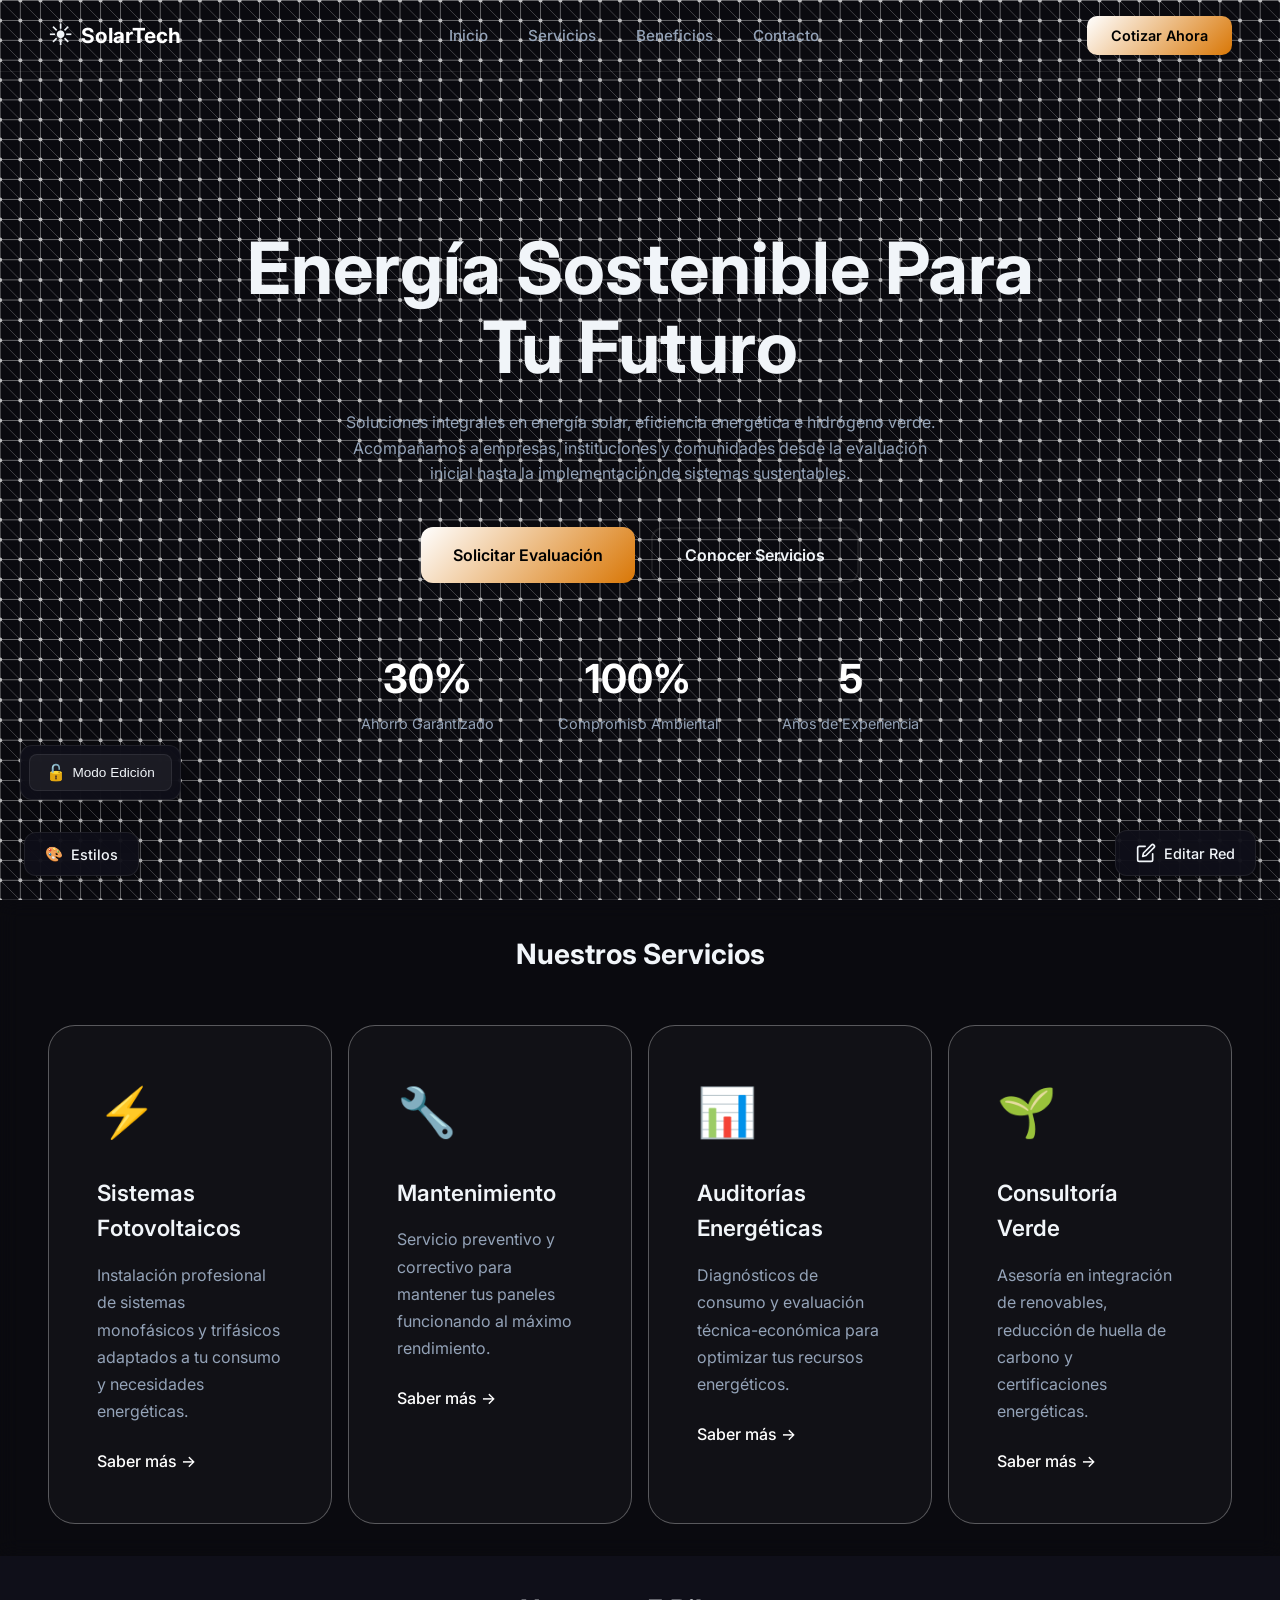
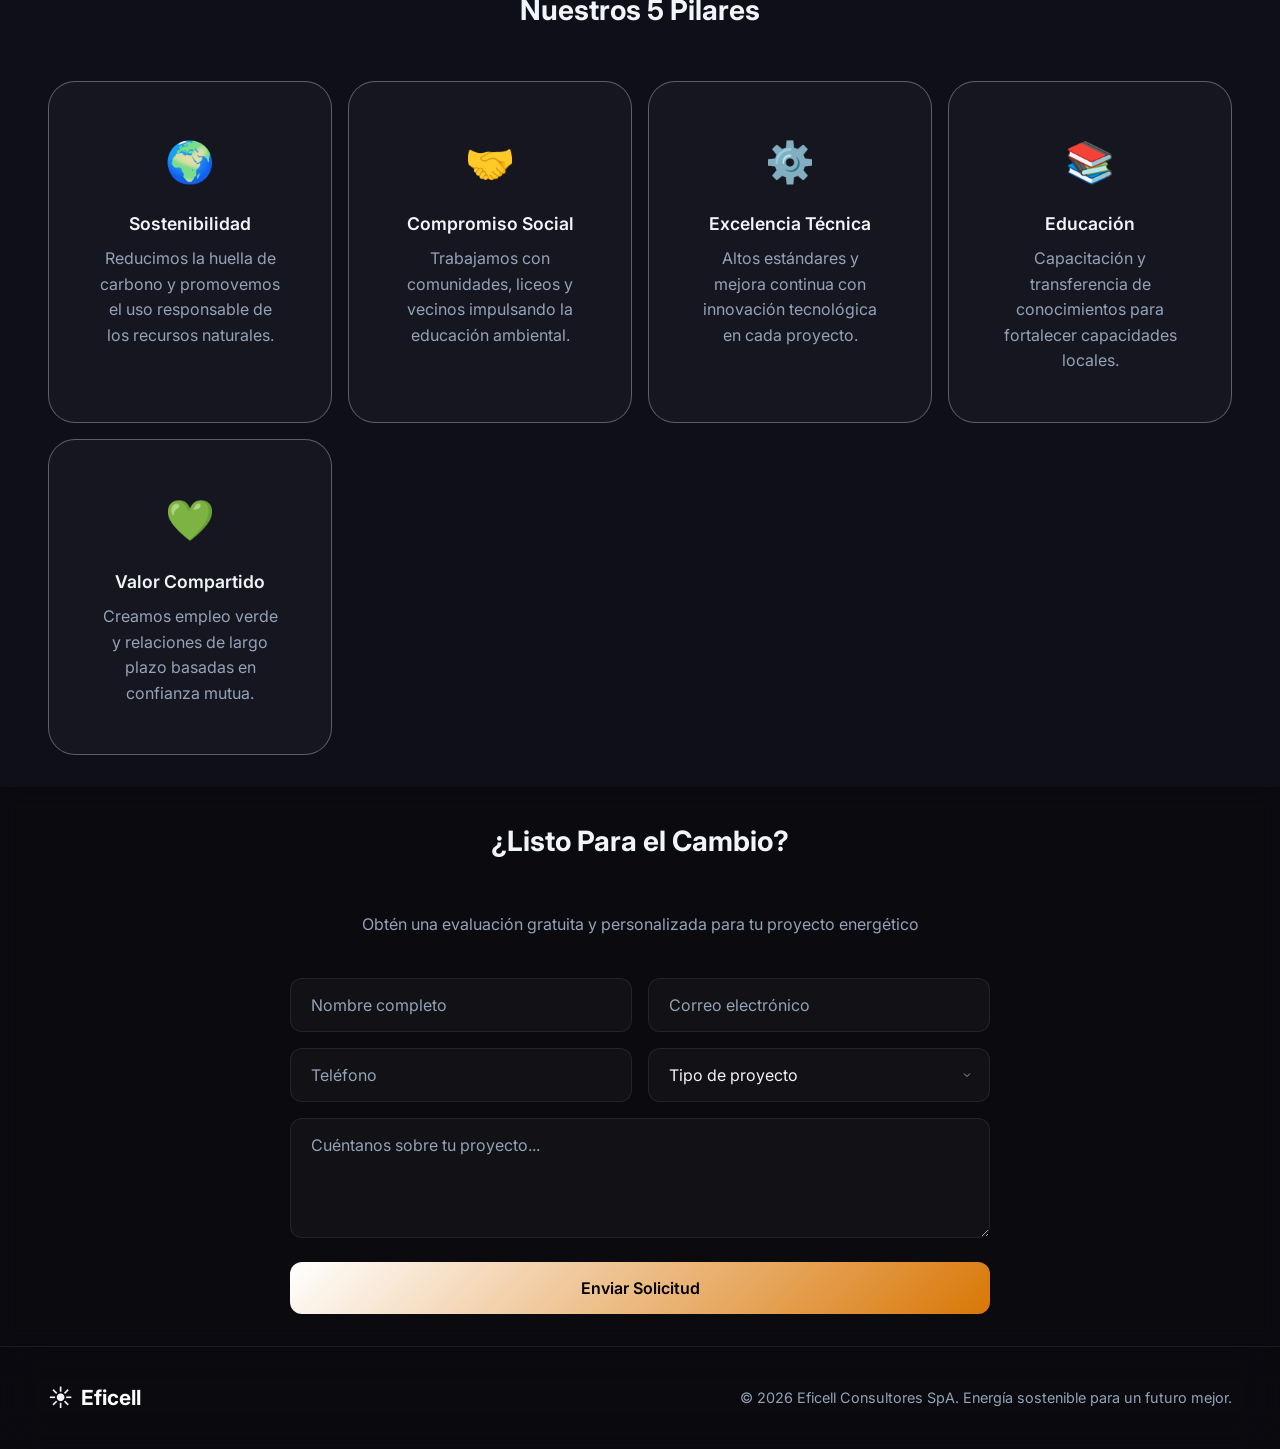
==== index.html @ 7b35c0ae "Add files via upload" ====
<!--
============================================
LANDING PAGE - SERVICIO DE INSTALACIÓN DE PANELES SOLARES
============================================
Prototipo interactivo con:
- Fondo de red animada que responde al mouse
- Tarjetas con efecto de iluminación al hover
- Panel de edición para personalizar la red en tiempo real
============================================
-->
<!DOCTYPE html>
<html lang="es">

<head>
    <!-- Codificación de caracteres UTF-8 para soporte de acentos y ñ -->
    <meta charset="UTF-8">

    <!-- Viewport para diseño responsivo en móviles -->
    <meta name="viewport" content="width=device-width, initial-scale=1.0">

    <!-- Meta descripción para SEO -->
    <meta name="description"
        content="Instalación profesional de paneles solares - Energía limpia para tu hogar y negocio">

    <!-- Título de la página (aparece en la pestaña del navegador) -->
    <title>SolarTech - Paneles Solares</title>

    <!-- Hoja de estilos principal -->
    <link rel="stylesheet" href="styles.css">

    <!-- Fuente Inter de Google Fonts (moderna y legible) -->
    <link href="https://fonts.googleapis.com/css2?family=Inter:wght@300;400;500;600;700&display=swap" rel="stylesheet">
</head>

<body>
    <!-- ============================================
         CANVAS: Fondo de red interactiva
         La animación se controla desde network.js
         ============================================ -->
    <canvas id="networkCanvas"></canvas>


    <!-- ============================================
         NAVEGACIÓN: Barra fija superior
         - Logo con ícono de sol
         - Menú con enlaces a secciones
         - Botón CTA (Call To Action)
         ============================================ -->
    <nav class="navbar">
        <div class="nav-brand">
            <span class="brand-icon">☀️</span>
            <span class="brand-text">SolarTech</span>
        </div>
        <ul class="nav-menu">
            <li><a href="#inicio" class="nav-link">Inicio</a></li>
            <li><a href="#servicios" class="nav-link">Servicios</a></li>
            <li><a href="#beneficios" class="nav-link">Beneficios</a></li>
            <li><a href="#contacto" class="nav-link">Contacto</a></li>
        </ul>
        <button class="nav-cta">Cotizar Ahora</button>
    </nav>

    <!-- ============================================
         HERO: Sección principal de bienvenida
         - Título con efecto de gradiente
         - Subtítulo descriptivo del servicio
         - Botones de acción
         - Estadísticas de credibilidad
         ============================================ -->
    <section id="inicio" class="hero">
        <div class="hero-content">
            <h1 class="hero-title" data-content="hero.title">Energía Solar Para Tu Futuro</h1>
            <p class="hero-subtitle" data-content="hero.subtitle">Transforma la luz del sol en ahorro real. Instalación
                profesional de paneles solares con la mejor tecnología del mercado.</p>
            <div class="hero-buttons">
                <button class="btn btn-primary" data-content="hero.ctaPrimary">Solicitar Cotización</button>
                <button class="btn btn-secondary" data-content="hero.ctaSecondary">Ver Proyectos</button>
            </div>
            <div class="hero-stats" data-section="hero.stats">
                <!-- Stats se generan dinámicamente -->
            </div>
        </div>
    </section>

    <!-- ============================================
         SERVICIOS: Tipos de instalación ofrecidos
         - data-glow: atributo para efecto de iluminación
         - Cada tarjeta se ilumina al hacer hover
         ============================================ -->
    <section id="servicios" class="services">
        <h2 class="section-title" data-content="services.title">Nuestros Servicios</h2>
        <div class="services-grid" data-section="services">
            <!-- Tarjetas de servicios se generan dinámicamente -->
        </div>
    </section>

    <!-- Benefits Section -->
    <section id="beneficios" class="benefits">
        <h2 class="section-title" data-content="benefits.title">¿Por qué Elegirnos?</h2>
        <div class="benefits-grid" data-section="benefits">
            <!-- Tarjetas de beneficios se generan dinámicamente -->
        </div>
    </section>

    <!-- Contact Section -->
    <section id="contacto" class="contact">
        <div class="contact-content">
            <h2 class="section-title" data-content="contact.title">¿Listo para el Cambio?</h2>
            <p class="contact-text" data-content="contact.subtitle">Obtén una cotización gratuita y personalizada para
                tu proyecto</p>
            <form class="contact-form">
                <div class="form-row">
                    <input type="text" placeholder="Nombre completo" class="form-input" data-glow>
                    <input type="email" placeholder="Correo electrónico" class="form-input" data-glow>
                </div>
                <div class="form-row">
                    <input type="tel" placeholder="Teléfono" class="form-input" data-glow>
                    <select class="form-input" data-glow>
                        <option value="">Tipo de proyecto</option>
                        <option value="residencial">Residencial</option>
                        <option value="comercial">Comercial</option>
                        <option value="industrial">Industrial</option>
                    </select>
                </div>
                <textarea placeholder="Cuéntanos sobre tu proyecto..." class="form-input form-textarea"
                    data-glow></textarea>
                <button type="submit" class="btn btn-primary btn-full">Enviar Solicitud</button>
            </form>
        </div>
    </section>

    <!-- Footer -->
    <footer class="footer">
        <div class="footer-content">
            <div class="footer-brand">
                <span class="brand-icon">☀️</span>
                <span class="brand-text" data-content="siteName">SolarTech</span>
            </div>
            <p class="footer-text" data-content="footer.copyright">© 2026 SolarTech. Energía limpia para un futuro
                mejor.</p>
        </div>
    </footer>

    <!-- Edit Button -->
    <button id="editBtn" class="edit-button">
        <svg xmlns="http://www.w3.org/2000/svg" width="20" height="20" viewBox="0 0 24 24" fill="none"
            stroke="currentColor" stroke-width="2" stroke-linecap="round" stroke-linejoin="round">
            <path d="M11 4H4a2 2 0 0 0-2 2v14a2 2 0 0 0 2 2h14a2 2 0 0 0 2-2v-7"></path>
            <path d="M18.5 2.5a2.121 2.121 0 0 1 3 3L12 15l-4 1 1-4 9.5-9.5z"></path>
        </svg>
        <span>Editar Red</span>
    </button>

    <!-- Edit Panel -->
    <div id="editPanel" class="edit-panel">
        <div class="panel-header">
            <h2>Configuración de Red</h2>
            <button id="closePanel" class="close-btn">&times;</button>
        </div>

        <div class="panel-content">
            <div class="control-group">
                <label for="interactionType">Tipo de Interacción</label>
                <select id="interactionType">
                    <option value="repel">Repeler</option>
                    <option value="attract">Atraer</option>
                    <option value="glow">Iluminar</option>
                    <option value="wave">Onda</option>
                </select>
            </div>

            <div class="control-group">
                <label for="gridDensity">Densidad de Malla: <span id="gridDensityValue">40</span>px</label>
                <input type="range" id="gridDensity" min="20" max="80" value="40">
            </div>

            <div class="control-group">
                <label for="interactionRadius">Radio de Interacción: <span
                        id="interactionRadiusValue">150</span>px</label>
                <input type="range" id="interactionRadius" min="50" max="300" value="150">
            </div>

            <div class="control-group">
                <label for="lineColor">Color de Red</label>
                <input type="color" id="lineColor" value="#f59e0b">
            </div>

            <div class="control-group">
                <label for="glowColor">Color de Iluminación</label>
                <input type="color" id="glowColor" value="#fbbf24">
            </div>

            <!-- Botones de acción del panel -->
            <div class="panel-actions">

                <!-- Botón Guardar: guarda el estado actual en config.json (requiere servidor) -->
                <button id="saveBtn" class="save-btn">
                    <svg xmlns="http://www.w3.org/2000/svg" width="16" height="16" viewBox="0 0 24 24" fill="none"
                        stroke="currentColor" stroke-width="2" stroke-linecap="round" stroke-linejoin="round">
                        <path d="M19 21H5a2 2 0 0 1-2-2V5a2 2 0 0 1 2-2h11l5 5v11a2 2 0 0 1-2 2z"></path>
                        <polyline points="17 21 17 13 7 13 7 21"></polyline>
                        <polyline points="7 3 7 8 15 8"></polyline>
                    </svg>
                    Guardar
                </button>

                <!-- Fila de botones Exportar/Importar -->
                <div class="btn-row">
                    <!-- Botón Exportar: descarga la configuración visual actual -->
                    <button id="exportBtn" class="export-btn">
                        <svg xmlns="http://www.w3.org/2000/svg" width="16" height="16" viewBox="0 0 24 24" fill="none"
                            stroke="currentColor" stroke-width="2" stroke-linecap="round" stroke-linejoin="round">
                            <path d="M21 15v4a2 2 0 0 1-2 2H5a2 2 0 0 1-2-2v-4"></path>
                            <polyline points="7 10 12 15 17 10"></polyline>
                            <line x1="12" y1="15" x2="12" y2="3"></line>
                        </svg>
                        Exportar
                    </button>

                    <!-- Botón Importar: carga configuración desde archivo JSON -->
                    <button id="importBtn" class="import-btn">
                        <svg xmlns="http://www.w3.org/2000/svg" width="16" height="16" viewBox="0 0 24 24" fill="none"
                            stroke="currentColor" stroke-width="2" stroke-linecap="round" stroke-linejoin="round">
                            <path d="M21 15v4a2 2 0 0 1-2 2H5a2 2 0 0 1-2-2v-4"></path>
                            <polyline points="17 8 12 3 7 8"></polyline>
                            <line x1="12" y1="3" x2="12" y2="15"></line>
                        </svg>
                        Importar
                    </button>
                </div>

                <!-- Input oculto para seleccionar archivo (activado por el botón Importar) -->
                <input type="file" id="importFile" accept=".json" style="display: none;">

                <!-- Botón Restablecer: vuelve a los valores por defecto -->
                <button id="resetBtn" class="reset-btn">Restablecer</button>
            </div>
        </div>
    </div>

    <script src="network.js"></script>
    <script src="editor.js"></script>
    <script src="style-editor.js"></script>
</body>

</html>
---- styles.css ----
/* ============================================
   ESTILOS - LANDING PAGE PANELES SOLARES
   ============================================ */

/* Reset: elimina márgenes y paddings por defecto */
* {
    margin: 0;
    padding: 0;
    box-sizing: border-box;
    /* padding incluido en el ancho */
}

/* Variables CSS: colores y valores reutilizables
   Se pueden modificar desde JavaScript */
:root {
    --primary: #f59e0b;
    /* Color principal - dorado */
    --primary-hover: #d97706;
    /* Hover del primario */
    --primary-glow: rgba(245, 158, 11, 0.4);
    /* Brillo primario */
    --secondary: #fbbf24;
    /* Color secundario - amarillo */
    --bg-dark: #0a0a0f;
    /* Fondo principal oscuro */
    --bg-section: rgba(15, 15, 25, 0.7);
    /* Fondo secciones */
    --bg-panel: rgba(15, 15, 25, 0.9);
    /* Fondo panel edición */
    --text-primary: #f1f5f9;
    /* Texto principal claro */
    --text-secondary: #94a3b8;
    /* Texto secundario gris */
    --border: rgba(255, 255, 255, 0.08);
    /* Borde sutil */
    --border-hover: rgba(245, 158, 11, 0.5);
    /* Borde hover */
    --glow-color: rgba(251, 191, 36, 0.6);
    /* Color resplandor */

    /* Variables dinámicas (editables desde style-editor.js) */
    --card-bg-opacity: 0.03;
    --card-border-radius: 20px;
    --card-shadow: 0 25px 50px rgba(0, 0, 0, 0.5);
    --card-hover-scale: 1.02;
    --card-padding: 2.5rem;
    --card-gap: 2rem;
    --btn-border-radius: 12px;
    --btn-hover-scale: 1.03;
    --services-opacity: 0.7;
    --contact-opacity: 0.7;
    --section-padding: 6rem;
    --network-opacity: 0.5;
    --navbar-blur: 20px;
    --navbar-opacity: 0.8;
    --container-width: 1200px;

    /* Tipografía */
    --title-size: 2.5rem;
    --body-size: 1rem;

    /* Animaciones */
    --transition-speed: 0.3s;
    --hover-lift: 8px;

    /* Efectos */
    --glow-intensity: 0.25;
    --border-opacity: 0.08;
}

/* Scroll suave para navegación interna */
html {
    scroll-behavior: smooth;
}

/* Estilos base del body */
body {
    font-family: 'Inter', -apple-system, BlinkMacSystemFont, sans-serif;
    background: var(--bg-dark);
    color: var(--text-primary);
    line-height: 1.6;
    overflow-x: hidden;
    /* Evita scroll horizontal */
}

/* Canvas de animación de red - fondo fijo */
#networkCanvas {
    position: fixed;
    top: 0;
    left: 0;
    width: 100%;
    height: 100%;
    z-index: 1;
    pointer-events: none;
    /* No bloquea clics */
}

/* Texto con gradiente dorado */
.gradient-text {
    background: linear-gradient(135deg, var(--primary) 0%, var(--secondary) 100%);
    -webkit-background-clip: text;
    -webkit-text-fill-color: transparent;
    background-clip: text;
}

/* Navbar */
.navbar {
    position: fixed;
    top: 0;
    left: 0;
    right: 0;
    z-index: 100;
    display: flex;
    align-items: center;
    justify-content: space-between;
    padding: 1rem 3rem;
    background: rgba(10, 10, 15, 0.8);
    backdrop-filter: blur(20px);
    border-bottom: 1px solid var(--border);
}

.nav-brand {
    display: flex;
    align-items: center;
    gap: 0.5rem;
}

.brand-icon {
    font-size: 1.5rem;
}

.brand-text {
    font-size: 1.3rem;
    font-weight: 700;
    background: linear-gradient(135deg, #fff 0%, var(--primary) 100%);
    -webkit-background-clip: text;
    -webkit-text-fill-color: transparent;
    background-clip: text;
}

.nav-menu {
    display: flex;
    list-style: none;
    gap: 2.5rem;
}

.nav-link {
    color: var(--text-secondary);
    text-decoration: none;
    font-size: 0.95rem;
    font-weight: 500;
    transition: all 0.3s ease;
    position: relative;
    padding: 0.5rem 0;
}

.nav-link::after {
    content: '';
    position: absolute;
    bottom: 0;
    left: 0;
    width: 0;
    height: 2px;
    background: var(--primary);
    transition: width 0.3s ease;
}

.nav-link:hover {
    color: var(--text-primary);
    text-shadow: 0 0 20px var(--glow-color);
}

.nav-link:hover::after {
    width: 100%;
}

.nav-cta {
    padding: 0.7rem 1.5rem;
    background: linear-gradient(135deg, var(--primary) 0%, var(--primary-hover) 100%);
    border: none;
    border-radius: 10px;
    color: #000;
    font-family: inherit;
    font-size: 0.9rem;
    font-weight: 600;
    cursor: pointer;
    transition: all 0.3s ease;
}

.nav-cta:hover {
    transform: translateY(-2px);
    box-shadow: 0 10px 30px var(--primary-glow);
}

/* Hero Section */
.hero {
    position: relative;
    z-index: 2;
    min-height: 100vh;
    display: flex;
    align-items: center;
    justify-content: center;
    padding: 8rem 3rem 4rem;
}

.hero-content {
    max-width: 800px;
    text-align: center;
}

.hero-title {
    font-size: clamp(2.5rem, 7vw, 4.5rem);
    font-weight: 700;
    line-height: 1.1;
    margin-bottom: 1.5rem;
    animation: fadeInUp 1s ease-out;
}

.hero-subtitle {
    font-size: 1.2rem;
    color: var(--text-secondary);
    max-width: 600px;
    margin: 0 auto 2.5rem;
    animation: fadeInUp 1s ease-out 0.2s both;
}

.hero-buttons {
    display: flex;
    justify-content: center;
    gap: 1rem;
    margin-bottom: 4rem;
    animation: fadeInUp 1s ease-out 0.4s both;
}

.btn {
    padding: 1rem 2rem;
    border-radius: 12px;
    font-family: inherit;
    font-size: 1rem;
    font-weight: 600;
    cursor: pointer;
    transition: all 0.3s cubic-bezier(0.4, 0, 0.2, 1);
    position: relative;
    overflow: hidden;
}

.btn-primary {
    background: linear-gradient(135deg, var(--primary) 0%, var(--primary-hover) 100%);
    border: none;
    color: #000;
}

.btn-primary:hover {
    transform: translateY(-3px);
    box-shadow: 0 15px 40px var(--primary-glow);
}

.btn-secondary {
    background: transparent;
    border: 2px solid var(--border);
    color: var(--text-primary);
}

.btn-secondary:hover {
    border-color: var(--primary);
    box-shadow: 0 0 30px var(--primary-glow), inset 0 0 20px rgba(245, 158, 11, 0.1);
    text-shadow: 0 0 10px var(--glow-color);
}

.hero-stats {
    display: flex;
    justify-content: center;
    gap: 4rem;
    animation: fadeInUp 1s ease-out 0.6s both;
}

.stat-item {
    text-align: center;
}

.stat-number {
    display: block;
    font-size: 2.5rem;
    font-weight: 700;
    background: linear-gradient(135deg, #fff 0%, var(--primary) 100%);
    -webkit-background-clip: text;
    -webkit-text-fill-color: transparent;
    background-clip: text;
}

.stat-label {
    font-size: 0.9rem;
    color: var(--text-secondary);
}

@keyframes fadeInUp {
    from {
        opacity: 0;
        transform: translateY(30px);
    }

    to {
        opacity: 1;
        transform: translateY(0);
    }
}

/* Sections */
section {
    position: relative;
    z-index: 2;
    padding: 6rem 3rem;
}

.section-title {
    font-size: 2.5rem;
    font-weight: 700;
    text-align: center;
    margin-bottom: 3rem;
}

/* Services */
.services {
    background: var(--bg-section);
    backdrop-filter: blur(10px);
}

.services-grid {
    display: grid;
    grid-template-columns: repeat(auto-fit, minmax(280px, 1fr));
    gap: 2rem;
    max-width: 1200px;
    margin: 0 auto;
}

.service-card {
    background: rgba(255, 255, 255, 0.03);
    border: 1px solid var(--border);
    border-radius: 20px;
    padding: 2.5rem;
    transition: all 0.4s cubic-bezier(0.4, 0, 0.2, 1);
    position: relative;
    overflow: hidden;
}

.service-card:hover {
    border-color: var(--primary);
    background: rgba(245, 158, 11, 0.12);
    transform: translateY(-8px);
    box-shadow: 0 0 40px rgba(245, 158, 11, 0.25), 0 20px 60px rgba(245, 158, 11, 0.15), inset 0 0 60px rgba(251, 191, 36, 0.08);
}

.card-icon {
    font-size: 3rem;
    margin-bottom: 1.5rem;
    display: block;
}

.service-card h3 {
    font-size: 1.4rem;
    font-weight: 600;
    margin-bottom: 1rem;
    transition: text-shadow 0.3s ease;
}

.service-card:hover h3 {
    text-shadow: 0 0 20px var(--glow-color);
}

.service-card p {
    color: var(--text-secondary);
    margin-bottom: 1.5rem;
    line-height: 1.7;
}

.card-link {
    color: var(--primary);
    text-decoration: none;
    font-weight: 500;
    transition: all 0.3s ease;
}

.card-link:hover {
    text-shadow: 0 0 15px var(--glow-color);
}

/* Benefits */
.benefits-grid {
    display: grid;
    grid-template-columns: repeat(auto-fit, minmax(250px, 1fr));
    gap: 1.5rem;
    max-width: 1200px;
    margin: 0 auto;
}

.benefit-item {
    background: rgba(255, 255, 255, 0.02);
    border: 1px solid var(--border);
    border-radius: 16px;
    padding: 2rem;
    text-align: center;
    transition: all 0.4s cubic-bezier(0.4, 0, 0.2, 1);
    position: relative;
    overflow: hidden;
}

.benefit-item:hover {
    border-color: var(--primary);
    background: rgba(245, 158, 11, 0.10);
    transform: translateY(-5px) scale(1.02);
    box-shadow: 0 0 30px rgba(245, 158, 11, 0.2), 0 15px 40px rgba(245, 158, 11, 0.12), inset 0 0 40px rgba(251, 191, 36, 0.06);
}

.benefit-icon {
    font-size: 2.5rem;
    display: block;
    margin-bottom: 1rem;
}

.benefit-item h4 {
    font-size: 1.1rem;
    font-weight: 600;
    margin-bottom: 0.5rem;
    transition: text-shadow 0.3s ease;
}

.benefit-item:hover h4 {
    text-shadow: 0 0 15px var(--glow-color);
}

.benefit-item p {
    color: var(--text-secondary);
    font-size: 0.9rem;
}

/* Contact */
.contact {
    background: var(--bg-section);
    backdrop-filter: blur(10px);
}

.contact-content {
    max-width: 700px;
    margin: 0 auto;
    text-align: center;
}

.contact-text {
    color: var(--text-secondary);
    font-size: 1.1rem;
    margin-bottom: 2.5rem;
}

.contact-form {
    display: flex;
    flex-direction: column;
    gap: 1rem;
}

.form-row {
    display: grid;
    grid-template-columns: repeat(auto-fit, minmax(200px, 1fr));
    gap: 1rem;
}

.form-input {
    width: 100%;
    padding: 1rem 1.25rem;
    background: rgba(255, 255, 255, 0.03);
    border: 1px solid var(--border);
    border-radius: 12px;
    color: var(--text-primary);
    font-family: inherit;
    font-size: 1rem;
    transition: all 0.3s ease;
    position: relative;
}

.form-input:hover {
    border-color: var(--border-hover);
    box-shadow: 0 0 20px rgba(245, 158, 11, 0.1);
}

.form-input:focus {
    outline: none;
    border-color: var(--primary);
    box-shadow: 0 0 30px var(--primary-glow), inset 0 0 10px rgba(245, 158, 11, 0.05);
}

.form-input::placeholder {
    color: var(--text-secondary);
}

.form-textarea {
    min-height: 120px;
    resize: vertical;
}

select.form-input {
    cursor: pointer;
    appearance: none;
    background-image: url("data:image/svg+xml,%3Csvg xmlns='http://www.w3.org/2000/svg' width='12' height='12' viewBox='0 0 24 24' fill='none' stroke='%2394a3b8' stroke-width='2'%3E%3Cpath d='M6 9l6 6 6-6'/%3E%3C/svg%3E");
    background-repeat: no-repeat;
    background-position: right 1rem center;
}

select.form-input option {
    background: var(--bg-dark);
    color: var(--text-primary);
}

.btn-full {
    width: 100%;
    margin-top: 0.5rem;
}

/* Footer */
.footer {
    position: relative;
    z-index: 2;
    padding: 2rem 3rem;
    border-top: 1px solid var(--border);
    background: rgba(10, 10, 15, 0.8);
    backdrop-filter: blur(20px);
}

.footer-content {
    display: flex;
    align-items: center;
    justify-content: space-between;
    max-width: 1200px;
    margin: 0 auto;
}

.footer-brand {
    display: flex;
    align-items: center;
    gap: 0.5rem;
}

.footer-text {
    color: var(--text-secondary);
    font-size: 0.9rem;
}

/* Edit Button */
.edit-button {
    position: fixed;
    bottom: 1.5rem;
    right: 1.5rem;
    z-index: 100;
    display: flex;
    align-items: center;
    gap: 0.5rem;
    padding: 0.75rem 1.25rem;
    background: var(--bg-panel);
    border: 1px solid var(--border);
    border-radius: 12px;
    color: var(--text-primary);
    font-family: inherit;
    font-size: 0.9rem;
    font-weight: 500;
    cursor: pointer;
    backdrop-filter: blur(20px);
    transition: all 0.3s cubic-bezier(0.4, 0, 0.2, 1);
    box-shadow: 0 4px 20px rgba(0, 0, 0, 0.3);
}

.edit-button:hover {
    background: rgba(245, 158, 11, 0.15);
    border-color: var(--primary);
    box-shadow: 0 0 30px var(--primary-glow);
    transform: translateY(-2px);
}

.edit-button svg {
    transition: transform 0.3s ease;
}

.edit-button:hover svg {
    transform: rotate(-15deg);
}

/* Edit Panel */
.edit-panel {
    position: fixed;
    bottom: 1.5rem;
    right: 1.5rem;
    z-index: 99;
    width: 300px;
    background: var(--bg-panel);
    border: 1px solid var(--border);
    border-radius: 16px;
    backdrop-filter: blur(20px);
    box-shadow: 0 25px 50px rgba(0, 0, 0, 0.5);
    transform: translateY(calc(100% + 2rem));
    opacity: 0;
    transition: all 0.4s cubic-bezier(0.4, 0, 0.2, 1);
    overflow: hidden;
}

.edit-panel.active {
    transform: translateY(0);
    opacity: 1;
}

.panel-header {
    display: flex;
    align-items: center;
    justify-content: space-between;
    padding: 1.25rem 1.5rem;
    border-bottom: 1px solid var(--border);
}

.panel-header h2 {
    font-size: 1rem;
    font-weight: 600;
    background: linear-gradient(135deg, #fff 0%, var(--primary) 100%);
    -webkit-background-clip: text;
    -webkit-text-fill-color: transparent;
    background-clip: text;
}

.close-btn {
    width: 32px;
    height: 32px;
    display: flex;
    align-items: center;
    justify-content: center;
    background: transparent;
    border: 1px solid var(--border);
    border-radius: 8px;
    color: var(--text-secondary);
    font-size: 1.5rem;
    cursor: pointer;
    transition: all 0.2s ease;
}

.close-btn:hover {
    background: rgba(239, 68, 68, 0.15);
    border-color: #ef4444;
    color: #ef4444;
}

.panel-content {
    padding: 1.5rem;
}

.control-group {
    margin-bottom: 1.25rem;
}

.control-group:last-of-type {
    margin-bottom: 1rem;
}

.control-group label {
    display: block;
    font-size: 0.85rem;
    font-weight: 500;
    color: var(--text-secondary);
    margin-bottom: 0.5rem;
}

.control-group label span {
    color: var(--primary);
    font-weight: 600;
}

select {
    width: 100%;
    padding: 0.7rem 1rem;
    background: rgba(255, 255, 255, 0.05);
    border: 1px solid var(--border);
    border-radius: 10px;
    color: var(--text-primary);
    font-family: inherit;
    font-size: 0.9rem;
    cursor: pointer;
    transition: all 0.2s ease;
    appearance: none;
    background-image: url("data:image/svg+xml,%3Csvg xmlns='http://www.w3.org/2000/svg' width='12' height='12' viewBox='0 0 24 24' fill='none' stroke='%2394a3b8' stroke-width='2'%3E%3Cpath d='M6 9l6 6 6-6'/%3E%3C/svg%3E");
    background-repeat: no-repeat;
    background-position: right 1rem center;
}

select:focus {
    outline: none;
    border-color: var(--primary);
    box-shadow: 0 0 0 3px var(--primary-glow);
}

select option {
    background: var(--bg-dark);
}

input[type="range"] {
    width: 100%;
    height: 6px;
    background: rgba(255, 255, 255, 0.1);
    border-radius: 3px;
    appearance: none;
    cursor: pointer;
}

input[type="range"]::-webkit-slider-thumb {
    appearance: none;
    width: 18px;
    height: 18px;
    background: linear-gradient(135deg, #fff 0%, var(--primary) 100%);
    border-radius: 50%;
    cursor: pointer;
    box-shadow: 0 2px 10px var(--primary-glow);
    transition: transform 0.2s ease;
}

input[type="range"]::-webkit-slider-thumb:hover {
    transform: scale(1.15);
}

input[type="color"] {
    width: 100%;
    height: 40px;
    padding: 4px;
    background: rgba(255, 255, 255, 0.05);
    border: 1px solid var(--border);
    border-radius: 10px;
    cursor: pointer;
}

input[type="color"]::-webkit-color-swatch-wrapper {
    padding: 0;
}

input[type="color"]::-webkit-color-swatch {
    border: none;
    border-radius: 6px;
}

.reset-btn {
    width: 100%;
    padding: 0.75rem;
    background: transparent;
    border: 1px solid var(--border);
    border-radius: 10px;
    color: var(--text-secondary);
    font-family: inherit;
    font-size: 0.9rem;
    font-weight: 500;
    cursor: pointer;
    transition: all 0.3s ease;
}

.reset-btn:hover {
    background: rgba(239, 68, 68, 0.1);
    border-color: #ef4444;
    color: #ef4444;
}

/* Contenedor de botones de acción del panel */
.panel-actions {
    display: flex;
    flex-direction: column;
    gap: 0.75rem;
    /* Espacio entre botones */
}

/* Botón Guardar - color verde para indicar acción positiva */
.save-btn {
    width: 100%;
    padding: 0.75rem;
    /* Fondo verde semi-transparente */
    background: rgba(34, 197, 94, 0.15);
    border: 1px solid rgba(34, 197, 94, 0.5);
    border-radius: 10px;
    /* Texto verde claro */
    color: #4ade80;
    font-family: inherit;
    font-size: 0.9rem;
    font-weight: 500;
    cursor: pointer;
    transition: all 0.3s ease;
    /* Flexbox para alinear ícono y texto */
    display: flex;
    align-items: center;
    justify-content: center;
    gap: 0.5rem;
}

/* Hover del botón guardar - más brillante */
.save-btn:hover {
    background: rgba(34, 197, 94, 0.25);
    border-color: #22c55e;
    color: #22c55e;
    /* Sombra verde brillante */
    box-shadow: 0 0 20px rgba(34, 197, 94, 0.3);
}

/* Estado "guardado" temporal - feedback visual */
.save-btn.saved {
    background: rgba(34, 197, 94, 0.3);
    border-color: #22c55e;
    color: #22c55e;
}

/* Fila de botones (Exportar/Importar lado a lado) */
.btn-row {
    display: flex;
    gap: 0.5rem;
}

/* Botón Exportar - color azul */
.export-btn {
    flex: 1;
    padding: 0.6rem;
    background: rgba(59, 130, 246, 0.15);
    border: 1px solid rgba(59, 130, 246, 0.5);
    border-radius: 8px;
    color: #60a5fa;
    font-family: inherit;
    font-size: 0.8rem;
    font-weight: 500;
    cursor: pointer;
    transition: all 0.3s ease;
    display: flex;
    align-items: center;
    justify-content: center;
    gap: 0.4rem;
}

.export-btn:hover {
    background: rgba(59, 130, 246, 0.25);
    border-color: #3b82f6;
    color: #3b82f6;
    box-shadow: 0 0 15px rgba(59, 130, 246, 0.3);
}

/* Botón Importar - color púrpura */
.import-btn {
    flex: 1;
    padding: 0.6rem;
    background: rgba(168, 85, 247, 0.15);
    border: 1px solid rgba(168, 85, 247, 0.5);
    border-radius: 8px;
    color: #c084fc;
    font-family: inherit;
    font-size: 0.8rem;
    font-weight: 500;
    cursor: pointer;
    transition: all 0.3s ease;
    display: flex;
    align-items: center;
    justify-content: center;
    gap: 0.4rem;
}

.import-btn:hover {
    background: rgba(168, 85, 247, 0.25);
    border-color: #a855f7;
    color: #a855f7;
    box-shadow: 0 0 15px rgba(168, 85, 247, 0.3);
}

/* Responsive */
@media (max-width: 768px) {
    .navbar {
        padding: 1rem 1.5rem;
    }

    .nav-menu {
        display: none;
    }

    .hero {
        padding: 6rem 1.5rem 3rem;
    }

    .hero-buttons {
        flex-direction: column;
        align-items: center;
    }

    .hero-stats {
        gap: 2rem;
    }

    section {
        padding: 4rem 1.5rem;
    }

    .footer-content {
        flex-direction: column;
        gap: 1rem;
        text-align: center;
    }

    .edit-button span {
        display: none;
    }

    .edit-button {
        padding: 0.75rem;
    }
}

/* ============================================
   CONTENT EDITOR - Barra de herramientas
   ============================================ */

/* Toolbar flotante en la esquina inferior izquierda */
.content-editor-toolbar {
    position: fixed;
    bottom: 100px;
    left: 20px;
    z-index: 10000;
    display: flex;
    flex-direction: column;
    gap: 0.5rem;
    padding: 0.5rem;
    background: var(--bg-panel);
    border: 1px solid var(--border);
    border-radius: 12px;
    backdrop-filter: blur(10px);
    box-shadow: 0 10px 40px rgba(0, 0, 0, 0.3);
}

/* Botones del editor */
.editor-btn {
    display: flex;
    align-items: center;
    gap: 0.4rem;
    padding: 0.5rem 1rem;
    border: 1px solid var(--border);
    border-radius: 8px;
    background: rgba(255, 255, 255, 0.05);
    color: var(--text-primary);
    font-size: 0.85rem;
    cursor: pointer;
    transition: all 0.2s ease;
}

.editor-btn:hover {
    background: rgba(255, 255, 255, 0.1);
    border-color: var(--border-hover);
}

.editor-btn .icon {
    font-size: 1rem;
}

/* Botón modo edición activo */
.editor-btn.edit-mode-btn.active {
    background: var(--primary);
    border-color: var(--primary);
    color: #000;
}

/* Botón guardar */
.editor-btn.save-btn:hover {
    background: rgba(34, 197, 94, 0.2);
    border-color: #22c55e;
}

/* Botón exportar */
.editor-btn.export-btn:hover {
    background: rgba(59, 130, 246, 0.2);
    border-color: #3b82f6;
}

/* Botón importar */
.editor-btn.import-btn:hover {
    background: rgba(168, 85, 247, 0.2);
    border-color: #a855f7;
}

/* Botón cancelar */
.editor-btn.cancel-btn:hover {
    background: rgba(239, 68, 68, 0.2);
    border-color: #ef4444;
}

/* Contenedor de acciones */
.editor-actions {
    display: flex;
    gap: 0.5rem;
}

/* ============================================
   CONTENT EDITOR - Elementos editables
   ============================================ */

/* Modo edición activo */
body.edit-mode [data-content] {
    outline: 2px dashed transparent;
    outline-offset: 4px;
    transition: all 0.2s ease;
    cursor: text;
}

body.edit-mode [data-content]:hover {
    outline-color: var(--primary);
    background: rgba(245, 158, 11, 0.05);
}

body.edit-mode [data-content]:focus {
    outline-color: var(--primary);
    outline-style: solid;
    background: rgba(245, 158, 11, 0.1);
}

/* Clase cuando está siendo editado */
[data-content].editable:focus {
    outline: 2px solid var(--primary);
    outline-offset: 4px;
}

/* Responsive: toolbar más compacta en móvil */
@media (max-width: 768px) {
    .content-editor-toolbar {
        flex-wrap: wrap;
        width: 90%;
        justify-content: center;
    }

    .editor-btn .text {
        display: none;
    }

    .editor-btn {
        padding: 0.5rem;
    }
}

/* ============================================
   DRAG & DROP - Estilos para reordenar
   ============================================ */

/* Handle de arrastre - oculto por defecto */
.drag-handle {
    display: none;
    position: absolute;
    top: 0.5rem;
    left: 0.5rem;
    width: 24px;
    height: 24px;
    font-size: 14px;
    color: var(--text-secondary);
    cursor: grab;
    opacity: 0.6;
    z-index: 10;
    user-select: none;
}

/* Mostrar handle en modo edición */
body.edit-mode .drag-handle {
    display: flex;
    align-items: center;
    justify-content: center;
}

body.edit-mode .drag-handle:hover {
    opacity: 1;
    color: var(--primary);
}

/* Tarjetas arrastrables en modo edición */
body.edit-mode .draggable {
    position: relative;
    cursor: grab;
}

body.edit-mode .draggable:active {
    cursor: grabbing;
}

/* Estado mientras se arrastra */
.dragging {
    opacity: 0.5;
    transform: scale(0.98);
    box-shadow: 0 10px 40px rgba(245, 158, 11, 0.3);
}

/* Estado cuando se pasa por encima (drop target) */
.drag-over {
    border-color: var(--primary) !important;
    background: rgba(245, 158, 11, 0.15) !important;
    box-shadow: 0 0 30px var(--primary-glow), inset 0 0 20px rgba(245, 158, 11, 0.1);
    transform: scale(1.02);
}

/* Transición suave para todos los estados */
.service-card,
.benefit-item,
.stat-item {
    transition: all 0.3s cubic-bezier(0.4, 0, 0.2, 1);
}

/* Stats necesitan position relative para el handle */
.stat-item {
    position: relative;
}

/* Handle más pequeño para stats */
.hero-stats .drag-handle {
    top: -0.5rem;
    left: 50%;
    transform: translateX(-50%);
    width: 20px;
    height: 20px;
    font-size: 12px;
}

/* ============================================
   STYLE EDITOR - Panel de Estilos
   ============================================ */

/* Botón para abrir el panel de estilos */
.style-editor-button {
    position: fixed;
    bottom: 1.5rem;
    left: 1.5rem;
    z-index: 100;
    display: flex;
    align-items: center;
    gap: 0.5rem;
    padding: 0.75rem 1.25rem;
    background: var(--bg-panel);
    border: 1px solid var(--border);
    border-radius: 12px;
    color: var(--text-primary);
    font-family: inherit;
    font-size: 0.9rem;
    font-weight: 500;
    cursor: pointer;
    backdrop-filter: blur(20px);
    transition: all 0.3s cubic-bezier(0.4, 0, 0.2, 1);
    box-shadow: 0 4px 20px rgba(0, 0, 0, 0.3);
}

.style-editor-button:hover {
    background: rgba(245, 158, 11, 0.15);
    border-color: var(--primary);
    box-shadow: 0 0 30px var(--primary-glow);
    transform: translateY(-2px);
}

/* Panel de estilos */
.style-editor-panel {
    position: fixed;
    bottom: 1.5rem;
    left: 1.5rem;
    z-index: 99;
    width: 320px;
    max-height: 70vh;
    background: var(--bg-panel);
    border: 1px solid var(--border);
    border-radius: 16px;
    backdrop-filter: blur(20px);
    box-shadow: 0 25px 50px rgba(0, 0, 0, 0.5);
    transform: translateY(calc(100% + 2rem));
    opacity: 0;
    transition: all 0.4s cubic-bezier(0.4, 0, 0.2, 1);
    overflow: hidden;
}

.style-editor-panel.active {
    transform: translateY(0);
    opacity: 1;
}

.style-panel-header {
    display: flex;
    align-items: center;
    justify-content: space-between;
    padding: 1.25rem 1.5rem;
    border-bottom: 1px solid var(--border);
}

.style-panel-header h2 {
    font-size: 1rem;
    font-weight: 600;
    background: linear-gradient(135deg, #fff 0%, var(--primary) 100%);
    -webkit-background-clip: text;
    -webkit-text-fill-color: transparent;
    background-clip: text;
}

.style-panel-content {
    padding: 1rem 1.5rem;
    max-height: calc(70vh - 80px);
    overflow-y: auto;
}

.style-section {
    margin-bottom: 1.25rem;
    padding-bottom: 1rem;
    border-bottom: 1px solid var(--border);
}

.style-section:last-of-type {
    border-bottom: none;
}

.style-section h3 {
    font-size: 0.85rem;
    font-weight: 600;
    color: var(--text-primary);
    margin-bottom: 0.75rem;
}

.style-control {
    display: flex;
    align-items: center;
    justify-content: space-between;
    margin-bottom: 0.5rem;
}

.style-control label {
    font-size: 0.8rem;
    color: var(--text-secondary);
}

.style-control label span {
    color: var(--primary);
    font-weight: 600;
}

.style-control input[type="range"] {
    width: 120px;
}

.style-control input[type="checkbox"] {
    width: 18px;
    height: 18px;
    cursor: pointer;
}

.style-actions {
    display: flex;
    gap: 0.5rem;
    margin-top: 1rem;
}

.style-actions .save-btn,
.style-actions .reset-btn {
    flex: 1;
    padding: 0.6rem;
    font-size: 0.85rem;
}

/* ============================================
   APLICAR VARIABLES DINÁMICAS
   ============================================ */

/* Tarjetas - usar variables dinámicas */
.service-card,
.benefit-item {
    background: rgba(255, 255, 255, var(--card-bg-opacity));
    border-radius: var(--card-border-radius);
    padding: var(--card-padding);
    border: 1px solid rgba(255, 255, 255, var(--border-opacity));
    transition: all var(--transition-speed) cubic-bezier(0.4, 0, 0.2, 1);
}

.service-card:hover,
.benefit-item:hover {
    transform: translateY(calc(var(--hover-lift) * -1)) scale(var(--card-hover-scale));
    box-shadow: 0 0 40px rgba(245, 158, 11, var(--glow-intensity));
}

/* Grids - usar gap variable */
.services-grid,
.benefits-grid {
    gap: var(--card-gap);
    max-width: var(--container-width);
}

/* Botones - usar variables dinámicas */
.btn {
    border-radius: var(--btn-border-radius);
    transition: all var(--transition-speed) cubic-bezier(0.4, 0, 0.2, 1);
}

.btn-primary:hover {
    transform: translateY(-3px) scale(var(--btn-hover-scale));
}

/* Secciones - usar variables dinámicas */
section {
    padding: var(--section-padding) 3rem;
}

.services {
    background: rgba(15, 15, 25, var(--services-opacity));
}

.benefits {
    background: rgba(15, 15, 25, var(--benefits-opacity));
}

.contact {
    background: rgba(15, 15, 25, var(--contact-opacity));
}

/* Tipografía - usar variables dinámicas */
.section-title {
    font-size: var(--title-size);
}

.hero-subtitle,
.service-card p,
.benefit-item p,
.contact-text {
    font-size: var(--body-size);
}

/* Red animada - usar variable dinámica */
#networkCanvas {
    opacity: var(--network-opacity);
}

/* Navbar - usar variables dinámicas */
.navbar {
    backdrop-filter: blur(var(--navbar-blur));
    background: rgba(10, 10, 15, var(--navbar-opacity));
}
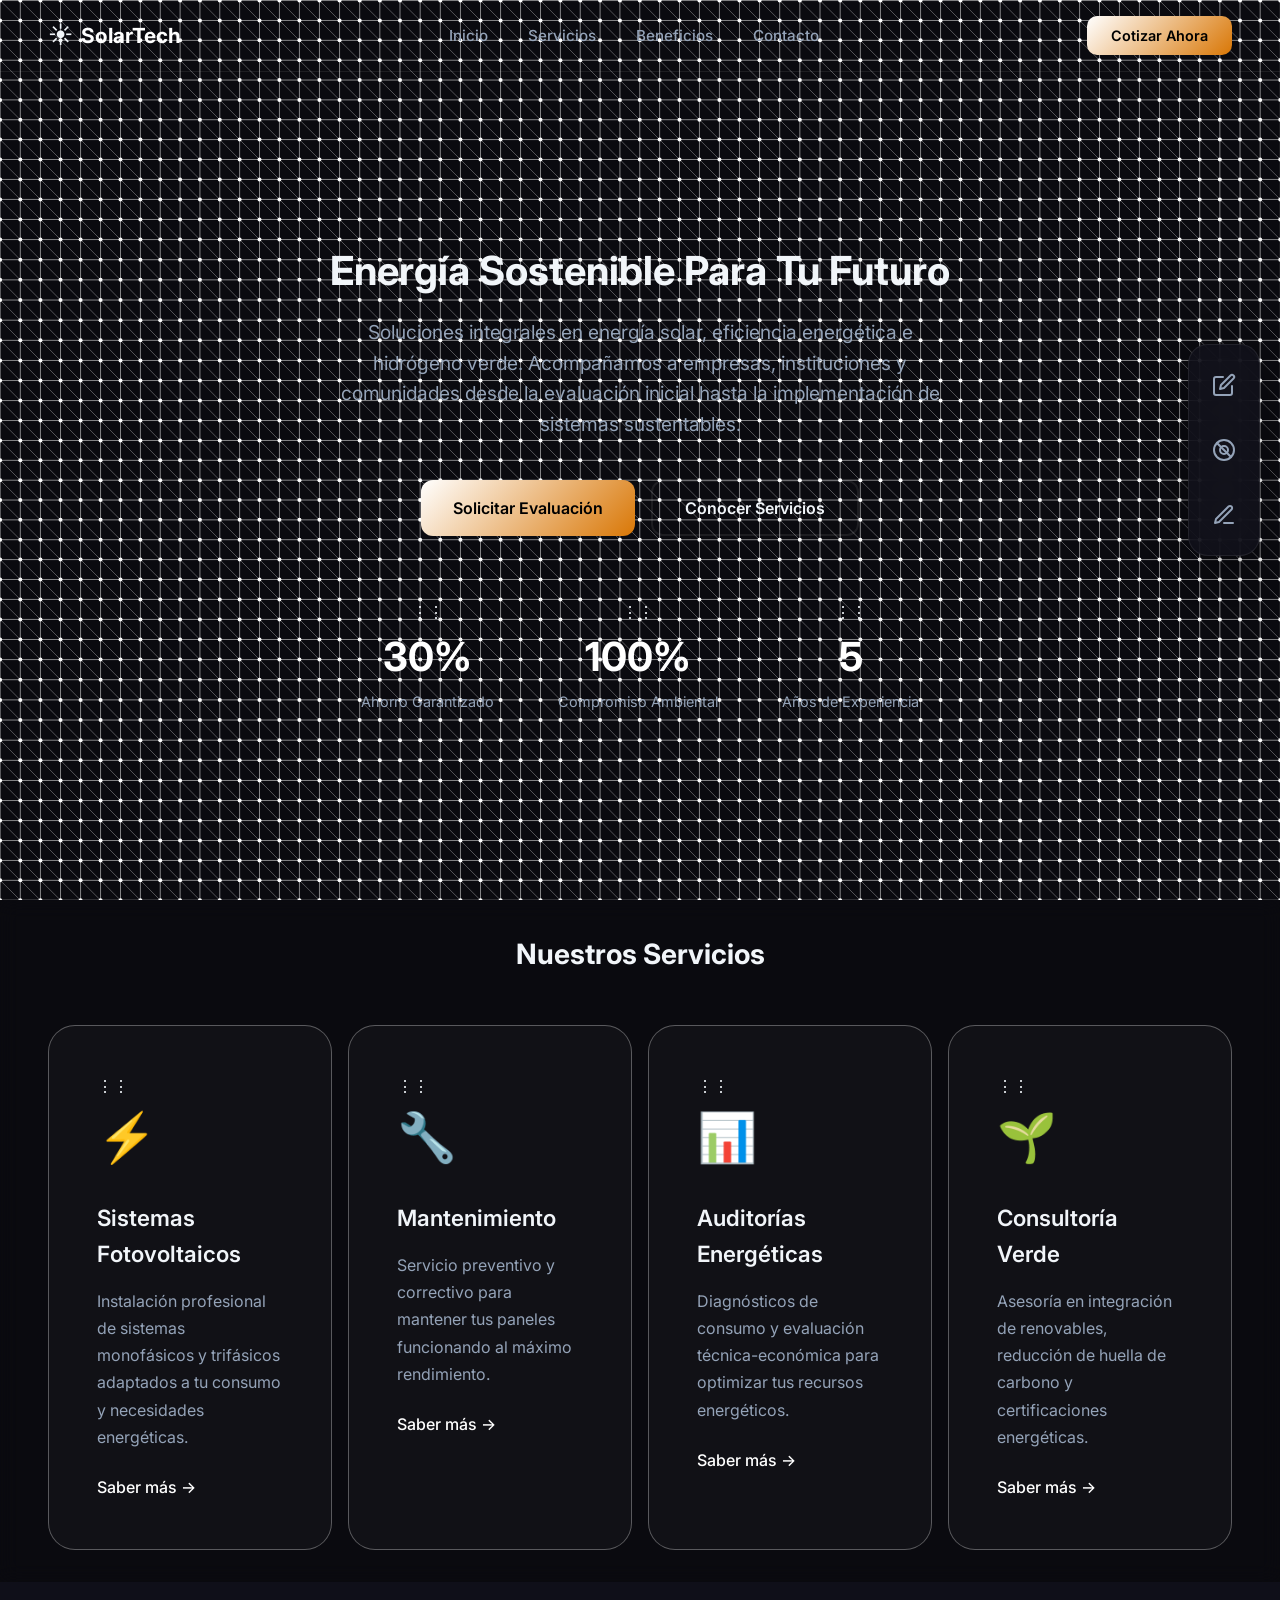
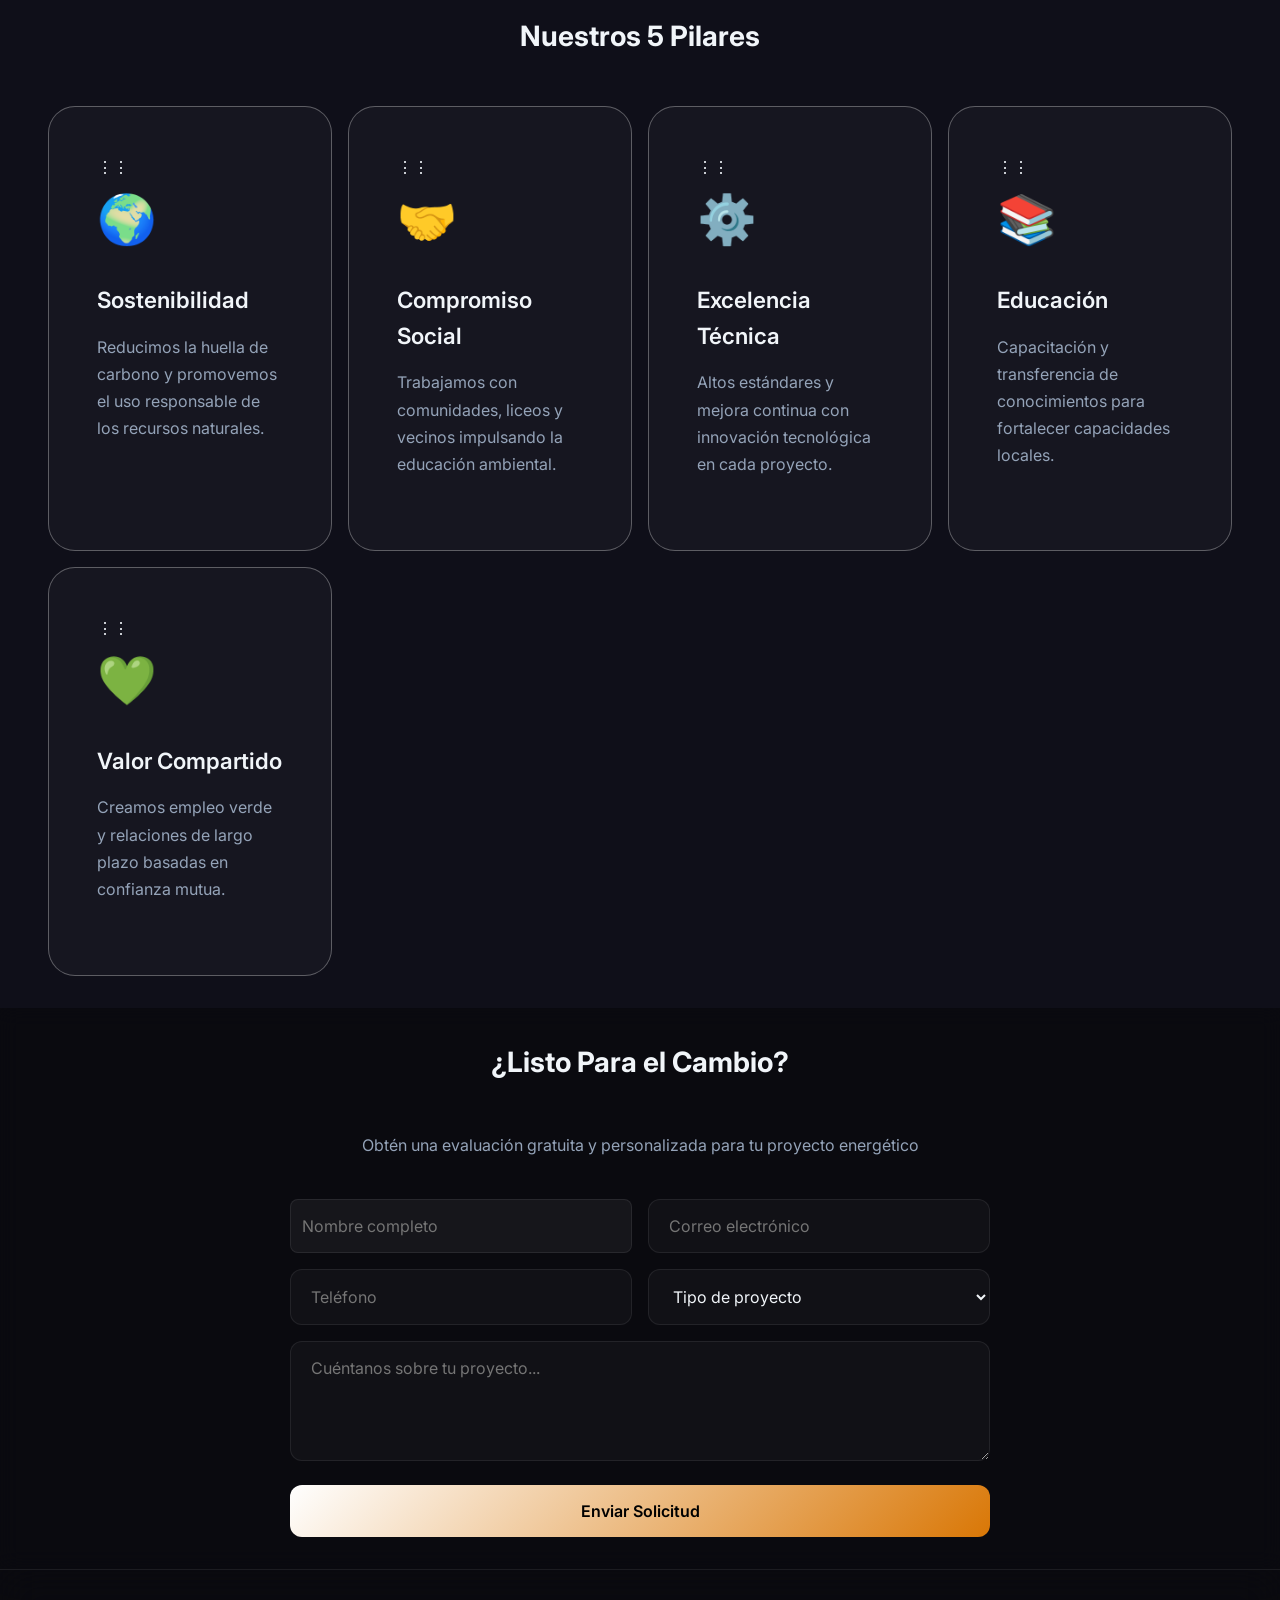
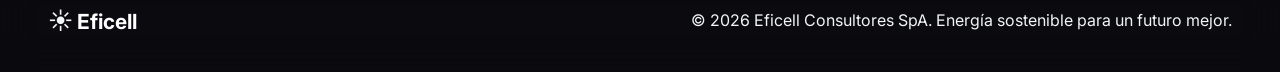
==== commit 04614834: "Implement unified Dock interface and remove legacy v1 code" ====
--- a/index.html
+++ b/index.html
@@ -1,246 +1,305 @@
-<!--
-============================================
-LANDING PAGE - SERVICIO DE INSTALACIÓN DE PANELES SOLARES
-============================================
-Prototipo interactivo con:
-- Fondo de red animada que responde al mouse
-- Tarjetas con efecto de iluminación al hover
-- Panel de edición para personalizar la red en tiempo real
-============================================
--->
-<!DOCTYPE html>
-<html lang="es">
-
-<head>
-    <!-- Codificación de caracteres UTF-8 para soporte de acentos y ñ -->
-    <meta charset="UTF-8">
-
-    <!-- Viewport para diseño responsivo en móviles -->
-    <meta name="viewport" content="width=device-width, initial-scale=1.0">
-
-    <!-- Meta descripción para SEO -->
-    <meta name="description"
-        content="Instalación profesional de paneles solares - Energía limpia para tu hogar y negocio">
-
-    <!-- Título de la página (aparece en la pestaña del navegador) -->
-    <title>SolarTech - Paneles Solares</title>
-
-    <!-- Hoja de estilos principal -->
-    <link rel="stylesheet" href="styles.css">
-
-    <!-- Fuente Inter de Google Fonts (moderna y legible) -->
-    <link href="https://fonts.googleapis.com/css2?family=Inter:wght@300;400;500;600;700&display=swap" rel="stylesheet">
-</head>
-
-<body>
-    <!-- ============================================
-         CANVAS: Fondo de red interactiva
-         La animación se controla desde network.js
-         ============================================ -->
-    <canvas id="networkCanvas"></canvas>
-
-
-    <!-- ============================================
-         NAVEGACIÓN: Barra fija superior
-         - Logo con ícono de sol
-         - Menú con enlaces a secciones
-         - Botón CTA (Call To Action)
-         ============================================ -->
-    <nav class="navbar">
-        <div class="nav-brand">
-            <span class="brand-icon">☀️</span>
-            <span class="brand-text">SolarTech</span>
-        </div>
-        <ul class="nav-menu">
-            <li><a href="#inicio" class="nav-link">Inicio</a></li>
-            <li><a href="#servicios" class="nav-link">Servicios</a></li>
-            <li><a href="#beneficios" class="nav-link">Beneficios</a></li>
-            <li><a href="#contacto" class="nav-link">Contacto</a></li>
-        </ul>
-        <button class="nav-cta">Cotizar Ahora</button>
-    </nav>
-
-    <!-- ============================================
-         HERO: Sección principal de bienvenida
-         - Título con efecto de gradiente
-         - Subtítulo descriptivo del servicio
-         - Botones de acción
-         - Estadísticas de credibilidad
-         ============================================ -->
-    <section id="inicio" class="hero">
-        <div class="hero-content">
-            <h1 class="hero-title" data-content="hero.title">Energía Solar Para Tu Futuro</h1>
-            <p class="hero-subtitle" data-content="hero.subtitle">Transforma la luz del sol en ahorro real. Instalación
-                profesional de paneles solares con la mejor tecnología del mercado.</p>
-            <div class="hero-buttons">
-                <button class="btn btn-primary" data-content="hero.ctaPrimary">Solicitar Cotización</button>
-                <button class="btn btn-secondary" data-content="hero.ctaSecondary">Ver Proyectos</button>
-            </div>
-            <div class="hero-stats" data-section="hero.stats">
-                <!-- Stats se generan dinámicamente -->
-            </div>
-        </div>
-    </section>
-
-    <!-- ============================================
-         SERVICIOS: Tipos de instalación ofrecidos
-         - data-glow: atributo para efecto de iluminación
-         - Cada tarjeta se ilumina al hacer hover
-         ============================================ -->
-    <section id="servicios" class="services">
-        <h2 class="section-title" data-content="services.title">Nuestros Servicios</h2>
-        <div class="services-grid" data-section="services">
-            <!-- Tarjetas de servicios se generan dinámicamente -->
-        </div>
-    </section>
-
-    <!-- Benefits Section -->
-    <section id="beneficios" class="benefits">
-        <h2 class="section-title" data-content="benefits.title">¿Por qué Elegirnos?</h2>
-        <div class="benefits-grid" data-section="benefits">
-            <!-- Tarjetas de beneficios se generan dinámicamente -->
-        </div>
-    </section>
-
-    <!-- Contact Section -->
-    <section id="contacto" class="contact">
-        <div class="contact-content">
-            <h2 class="section-title" data-content="contact.title">¿Listo para el Cambio?</h2>
-            <p class="contact-text" data-content="contact.subtitle">Obtén una cotización gratuita y personalizada para
-                tu proyecto</p>
-            <form class="contact-form">
-                <div class="form-row">
-                    <input type="text" placeholder="Nombre completo" class="form-input" data-glow>
-                    <input type="email" placeholder="Correo electrónico" class="form-input" data-glow>
-                </div>
-                <div class="form-row">
-                    <input type="tel" placeholder="Teléfono" class="form-input" data-glow>
-                    <select class="form-input" data-glow>
-                        <option value="">Tipo de proyecto</option>
-                        <option value="residencial">Residencial</option>
-                        <option value="comercial">Comercial</option>
-                        <option value="industrial">Industrial</option>
-                    </select>
-                </div>
-                <textarea placeholder="Cuéntanos sobre tu proyecto..." class="form-input form-textarea"
-                    data-glow></textarea>
-                <button type="submit" class="btn btn-primary btn-full">Enviar Solicitud</button>
-            </form>
-        </div>
-    </section>
-
-    <!-- Footer -->
-    <footer class="footer">
-        <div class="footer-content">
-            <div class="footer-brand">
-                <span class="brand-icon">☀️</span>
-                <span class="brand-text" data-content="siteName">SolarTech</span>
-            </div>
-            <p class="footer-text" data-content="footer.copyright">© 2026 SolarTech. Energía limpia para un futuro
-                mejor.</p>
-        </div>
-    </footer>
-
-    <!-- Edit Button -->
-    <button id="editBtn" class="edit-button">
-        <svg xmlns="http://www.w3.org/2000/svg" width="20" height="20" viewBox="0 0 24 24" fill="none"
-            stroke="currentColor" stroke-width="2" stroke-linecap="round" stroke-linejoin="round">
-            <path d="M11 4H4a2 2 0 0 0-2 2v14a2 2 0 0 0 2 2h14a2 2 0 0 0 2-2v-7"></path>
-            <path d="M18.5 2.5a2.121 2.121 0 0 1 3 3L12 15l-4 1 1-4 9.5-9.5z"></path>
-        </svg>
-        <span>Editar Red</span>
-    </button>
-
-    <!-- Edit Panel -->
-    <div id="editPanel" class="edit-panel">
-        <div class="panel-header">
-            <h2>Configuración de Red</h2>
-            <button id="closePanel" class="close-btn">&times;</button>
-        </div>
-
-        <div class="panel-content">
-            <div class="control-group">
-                <label for="interactionType">Tipo de Interacción</label>
-                <select id="interactionType">
-                    <option value="repel">Repeler</option>
-                    <option value="attract">Atraer</option>
-                    <option value="glow">Iluminar</option>
-                    <option value="wave">Onda</option>
-                </select>
-            </div>
-
-            <div class="control-group">
-                <label for="gridDensity">Densidad de Malla: <span id="gridDensityValue">40</span>px</label>
-                <input type="range" id="gridDensity" min="20" max="80" value="40">
-            </div>
-
-            <div class="control-group">
-                <label for="interactionRadius">Radio de Interacción: <span
-                        id="interactionRadiusValue">150</span>px</label>
-                <input type="range" id="interactionRadius" min="50" max="300" value="150">
-            </div>
-
-            <div class="control-group">
-                <label for="lineColor">Color de Red</label>
-                <input type="color" id="lineColor" value="#f59e0b">
-            </div>
-
-            <div class="control-group">
-                <label for="glowColor">Color de Iluminación</label>
-                <input type="color" id="glowColor" value="#fbbf24">
-            </div>
-
-            <!-- Botones de acción del panel -->
-            <div class="panel-actions">
-
-                <!-- Botón Guardar: guarda el estado actual en config.json (requiere servidor) -->
-                <button id="saveBtn" class="save-btn">
-                    <svg xmlns="http://www.w3.org/2000/svg" width="16" height="16" viewBox="0 0 24 24" fill="none"
-                        stroke="currentColor" stroke-width="2" stroke-linecap="round" stroke-linejoin="round">
-                        <path d="M19 21H5a2 2 0 0 1-2-2V5a2 2 0 0 1 2-2h11l5 5v11a2 2 0 0 1-2 2z"></path>
-                        <polyline points="17 21 17 13 7 13 7 21"></polyline>
-                        <polyline points="7 3 7 8 15 8"></polyline>
-                    </svg>
-                    Guardar
-                </button>
-
-                <!-- Fila de botones Exportar/Importar -->
-                <div class="btn-row">
-                    <!-- Botón Exportar: descarga la configuración visual actual -->
-                    <button id="exportBtn" class="export-btn">
-                        <svg xmlns="http://www.w3.org/2000/svg" width="16" height="16" viewBox="0 0 24 24" fill="none"
-                            stroke="currentColor" stroke-width="2" stroke-linecap="round" stroke-linejoin="round">
-                            <path d="M21 15v4a2 2 0 0 1-2 2H5a2 2 0 0 1-2-2v-4"></path>
-                            <polyline points="7 10 12 15 17 10"></polyline>
-                            <line x1="12" y1="15" x2="12" y2="3"></line>
-                        </svg>
-                        Exportar
-                    </button>
-
-                    <!-- Botón Importar: carga configuración desde archivo JSON -->
-                    <button id="importBtn" class="import-btn">
-                        <svg xmlns="http://www.w3.org/2000/svg" width="16" height="16" viewBox="0 0 24 24" fill="none"
-                            stroke="currentColor" stroke-width="2" stroke-linecap="round" stroke-linejoin="round">
-                            <path d="M21 15v4a2 2 0 0 1-2 2H5a2 2 0 0 1-2-2v-4"></path>
-                            <polyline points="17 8 12 3 7 8"></polyline>
-                            <line x1="12" y1="3" x2="12" y2="15"></line>
-                        </svg>
-                        Importar
-                    </button>
-                </div>
-
-                <!-- Input oculto para seleccionar archivo (activado por el botón Importar) -->
-                <input type="file" id="importFile" accept=".json" style="display: none;">
-
-                <!-- Botón Restablecer: vuelve a los valores por defecto -->
-                <button id="resetBtn" class="reset-btn">Restablecer</button>
-            </div>
-        </div>
-    </div>
-
-    <script src="network.js"></script>
-    <script src="editor.js"></script>
-    <script src="style-editor.js"></script>
-</body>
-
+<!--
+============================================
+LANDING PAGE - SERVICIO DE INSTALACIÓN DE PANELES SOLARES
+============================================
+Prototipo interactivo con:
+- Fondo de red animada que responde al mouse
+- Tarjetas con efecto de iluminación al hover
+- Panel de edición para personalizar la red en tiempo real
+============================================
+-->
+<!DOCTYPE html>
+<html lang="es">
+
+<head>
+    <!-- Codificación de caracteres UTF-8 para soporte de acentos y ñ -->
+    <meta charset="UTF-8">
+
+    <!-- Viewport para diseño responsivo en móviles -->
+    <meta name="viewport" content="width=device-width, initial-scale=1.0">
+
+    <!-- Meta descripción para SEO -->
+    <meta name="description"
+        content="Instalación profesional de paneles solares - Energía limpia para tu hogar y negocio">
+
+    <!-- Título de la página (aparece en la pestaña del navegador) -->
+    <title>SolarTech - Paneles Solares</title>
+
+    <!-- Hoja de estilos principal -->
+    <link rel="stylesheet" href="styles.css">
+
+    <!-- Fuente Inter de Google Fonts (moderna y legible) -->
+    <link href="https://fonts.googleapis.com/css2?family=Inter:wght@300;400;500;600;700&display=swap" rel="stylesheet">
+</head>
+
+<body>
+    <!-- ============================================
+         CANVAS: Fondo de red interactiva
+         La animación se controla desde network.js
+         ============================================ -->
+    <canvas id="networkCanvas"></canvas>
+
+
+    <!-- ============================================
+         NAVEGACIÓN: Barra fija superior
+         - Logo con ícono de sol
+         - Menú con enlaces a secciones
+         - Botón CTA (Call To Action)
+         ============================================ -->
+    <nav class="navbar">
+        <div class="nav-brand">
+            <span class="brand-icon">☀️</span>
+            <span class="brand-text">SolarTech</span>
+        </div>
+        <ul class="nav-menu">
+            <li><a href="#inicio" class="nav-link">Inicio</a></li>
+            <li><a href="#servicios" class="nav-link">Servicios</a></li>
+            <li><a href="#beneficios" class="nav-link">Beneficios</a></li>
+            <li><a href="#contacto" class="nav-link">Contacto</a></li>
+        </ul>
+        <button class="nav-cta">Cotizar Ahora</button>
+    </nav>
+
+    <!-- ============================================
+         HERO: Sección principal de bienvenida
+         - Título con efecto de gradiente
+         - Subtítulo descriptivo del servicio
+         - Botones de acción
+         - Estadísticas de credibilidad
+         ============================================ -->
+    <section id="inicio" class="hero">
+        <div class="hero-content">
+            <h1 class="hero-title" data-content="hero.title">Energía Solar Para Tu Futuro</h1>
+            <p class="hero-subtitle" data-content="hero.subtitle">Transforma la luz del sol en ahorro real. Instalación
+                profesional de paneles solares con la mejor tecnología del mercado.</p>
+            <div class="hero-buttons">
+                <button class="btn btn-primary" data-content="hero.ctaPrimary">Solicitar Cotización</button>
+                <button class="btn btn-secondary" data-content="hero.ctaSecondary">Ver Proyectos</button>
+            </div>
+            <div class="hero-stats" data-section="hero.stats">
+                <!-- Stats se generan dinámicamente -->
+            </div>
+        </div>
+    </section>
+
+    <!-- ============================================
+         SERVICIOS: Tipos de instalación ofrecidos
+         - data-glow: atributo para efecto de iluminación
+         - Cada tarjeta se ilumina al hacer hover
+         ============================================ -->
+    <section id="servicios" class="services">
+        <h2 class="section-title" data-content="services.title">Nuestros Servicios</h2>
+        <div class="services-grid" data-section="services">
+            <!-- Tarjetas de servicios se generan dinámicamente -->
+        </div>
+    </section>
+
+    <!-- Benefits Section -->
+    <section id="beneficios" class="benefits">
+        <h2 class="section-title" data-content="benefits.title">¿Por qué Elegirnos?</h2>
+        <div class="benefits-grid" data-section="benefits">
+            <!-- Tarjetas de beneficios se generan dinámicamente -->
+        </div>
+    </section>
+
+    <!-- Contact Section -->
+    <section id="contacto" class="contact">
+        <div class="contact-content">
+            <h2 class="section-title" data-content="contact.title">¿Listo para el Cambio?</h2>
+            <p class="contact-text" data-content="contact.subtitle">Obtén una cotización gratuita y personalizada para
+                tu proyecto</p>
+            <form class="contact-form">
+                <div class="form-row">
+                    <input type="text" placeholder="Nombre completo" class="form-input" data-glow>
+                    <input type="email" placeholder="Correo electrónico" class="form-input" data-glow>
+                </div>
+                <div class="form-row">
+                    <input type="tel" placeholder="Teléfono" class="form-input" data-glow>
+                    <select class="form-input" data-glow>
+                        <option value="">Tipo de proyecto</option>
+                        <option value="residencial">Residencial</option>
+                        <option value="comercial">Comercial</option>
+                        <option value="industrial">Industrial</option>
+                    </select>
+                </div>
+                <textarea placeholder="Cuéntanos sobre tu proyecto..." class="form-input form-textarea"
+                    data-glow></textarea>
+                <button type="submit" class="btn btn-primary btn-full">Enviar Solicitud</button>
+            </form>
+        </div>
+    </section>
+
+    <!-- Footer -->
+    <footer class="footer">
+        <div class="footer-content">
+            <div class="footer-brand">
+                <span class="brand-icon">☀️</span>
+                <span class="brand-text" data-content="siteName">SolarTech</span>
+            </div>
+            <p class="footer-text" data-content="footer.copyright">© 2026 SolarTech. Energía limpia para un futuro
+                mejor.</p>
+        </div>
+    </footer>
+
+    <!-- ============================================
+         DOCK LATERAL: Barra de herramientas unificada
+         ============================================ -->
+    <div class="dock-container">
+        <div class="dock">
+            <button class="dock-btn" id="dockNetworkBtn" title="Red">
+                <svg xmlns="http://www.w3.org/2000/svg" width="24" height="24" viewBox="0 0 24 24" fill="none"
+                    stroke="currentColor" stroke-width="2" stroke-linecap="round" stroke-linejoin="round">
+                    <path d="M11 4H4a2 2 0 0 0-2 2v14a2 2 0 0 0 2 2h14a2 2 0 0 0 2-2v-7"></path>
+                    <path d="M18.5 2.5a2.121 2.121 0 0 1 3 3L12 15l-4 1 1-4 9.5-9.5z"></path>
+                </svg>
+                <span class="dock-tooltip">Red</span>
+            </button>
+            <button class="dock-btn" id="dockStyleBtn" title="Estilos">
+                <svg xmlns="http://www.w3.org/2000/svg" width="24" height="24" viewBox="0 0 24 24" fill="none"
+                    stroke="currentColor" stroke-width="2" stroke-linecap="round" stroke-linejoin="round">
+                    <circle cx="12" cy="12" r="10"></circle>
+                    <circle cx="12" cy="12" r="4"></circle>
+                    <line x1="4.93" y1="4.93" x2="19.07" y2="19.07"></line>
+                </svg>
+                <span class="dock-tooltip">Estilos</span>
+            </button>
+            <button class="dock-btn" id="dockContentBtn" title="Contenido">
+                <svg xmlns="http://www.w3.org/2000/svg" width="24" height="24" viewBox="0 0 24 24" fill="none"
+                    stroke="currentColor" stroke-width="2" stroke-linecap="round" stroke-linejoin="round">
+                    <path d="M12 20h9"></path>
+                    <path d="M16.5 3.5a2.121 2.121 0 0 1 3 3L7 19l-4 1 1-4L16.5 3.5z"></path>
+                </svg>
+                <span class="dock-tooltip">Contenido</span>
+            </button>
+        </div>
+    </div>
+
+    <!-- Edit Panel (Red) -->
+    <!-- Se transformará en un módulo lateral -->
+    <div id="editPanel" class="edit-panel floating-module">
+        <div class="panel-header">
+            <h2>Configuración de Red</h2>
+            <button id="closePanel" class="close-btn">&times;</button>
+        </div>
+
+        <div class="panel-content">
+            <div class="control-group">
+                <label for="interactionType">Tipo de Interacción</label>
+                <select id="interactionType">
+                    <option value="repel">Repeler</option>
+                    <option value="attract">Atraer</option>
+                    <option value="glow">Iluminar</option>
+                    <option value="wave">Onda</option>
+                </select>
+            </div>
+
+            <div class="control-group">
+                <label for="gridDensity">Densidad de Malla: <span id="gridDensityValue">40</span>px</label>
+                <input type="range" id="gridDensity" min="20" max="80" value="40">
+            </div>
+
+            <div class="control-group">
+                <label for="interactionRadius">Radio de Interacción: <span
+                        id="interactionRadiusValue">150</span>px</label>
+                <input type="range" id="interactionRadius" min="50" max="300" value="150">
+            </div>
+
+            <div class="control-group">
+                <label for="lineColor">Color de Red</label>
+                <input type="color" id="lineColor" value="#f59e0b">
+            </div>
+
+            <div class="control-group">
+                <label for="glowColor">Color de Iluminación</label>
+                <input type="color" id="glowColor" value="#fbbf24">
+            </div>
+
+            <!-- Botones de acción del panel -->
+            <div class="panel-actions">
+                <button id="saveBtn" class="save-btn">Guardar</button>
+                <div class="btn-row">
+                    <button id="exportBtn" class="export-btn">Exportar</button>
+                    <button id="importBtn" class="import-btn">Importar</button>
+                </div>
+                <input type="file" id="importFile" accept=".json" style="display: none;">
+                <button id="resetBtn" class="reset-btn">Restablecer</button>
+            </div>
+        </div>
+    </div>
+
+    <!-- El panel de estilos se genera dinámicamente en style-editor.js, pero le añadiremos la clase floating-module en JS -->
+
+    <!-- Scripts -->
+    <script src="network.js"></script>
+    <script src="style-editor.js"></script>
+    <script src="editor.js"></script>
+
+    <!-- Script orquestador simple inline para manejar el dock -->
+    <script>
+        document.addEventListener('DOMContentLoaded', () => {
+            // Manejador del Dock
+            const dock = {
+                activePanel: null,
+
+                togglePanel: function(panelId, btnId) {
+                    const panel = document.getElementById(panelId);
+                    const btn = document.getElementById(btnId);
+
+                    if (!panel) return;
+
+                    // Si este panel ya está activo, cerrarlo
+                    if (this.activePanel === panel) {
+                        panel.classList.remove('active');
+                        btn.classList.remove('active');
+                        this.activePanel = null;
+                        return;
+                    }
+
+                    // Cerrar panel activo anterior si existe
+                    if (this.activePanel) {
+                        this.activePanel.classList.remove('active');
+                        // Desactivar botón anterior (encontrar el botón que tiene clase active)
+                        document.querySelectorAll('.dock-btn.active').forEach(b => b.classList.remove('active'));
+                    }
+
+                    // Abrir nuevo panel
+                    panel.classList.add('active');
+                    btn.classList.add('active');
+                    this.activePanel = panel;
+                }
+            };
+
+            // Network Panel
+            document.getElementById('dockNetworkBtn').addEventListener('click', () => {
+                dock.togglePanel('editPanel', 'dockNetworkBtn');
+            });
+            // Cerrar desde la X del panel
+            document.getElementById('closePanel').addEventListener('click', () => {
+                 document.getElementById('editPanel').classList.remove('active');
+                 document.getElementById('dockNetworkBtn').classList.remove('active');
+                 dock.activePanel = null;
+            });
+
+            // Style Panel
+            // El panel se crea dinámicamente con ID 'styleEditorPanel'
+            document.getElementById('dockStyleBtn').addEventListener('click', () => {
+                dock.togglePanel('styleEditorPanel', 'dockStyleBtn');
+            });
+            // La X del panel de estilos se maneja en style-editor.js, pero debemos sincronizar el botón del dock
+            // Para eso usamos un MutationObserver o event delegation, o modificamos style-editor.js (planificado).
+
+            // Content Mode
+            // Este es un toggle de estado, no un panel lateral (aunque tiene toolbar)
+            document.getElementById('dockContentBtn').addEventListener('click', () => {
+                // Simular click en el botón original de toggleEditMode (que está oculto o modificado)
+                // O mejor, invocar globalThis.contentEditor.toggleEditMode()
+                if (globalThis.contentEditor) {
+                    globalThis.contentEditor.toggleEditMode();
+                    document.getElementById('dockContentBtn').classList.toggle('active');
+                }
+            });
+        });
+    </script>
+</body>
+
 </html>
--- a/styles.css
+++ b/styles.css
@@ -1,1326 +1,680 @@
-/* ============================================
-   ESTILOS - LANDING PAGE PANELES SOLARES
-   ============================================ */
-
-/* Reset: elimina márgenes y paddings por defecto */
-* {
-    margin: 0;
-    padding: 0;
-    box-sizing: border-box;
-    /* padding incluido en el ancho */
-}
-
-/* Variables CSS: colores y valores reutilizables
-   Se pueden modificar desde JavaScript */
-:root {
-    --primary: #f59e0b;
-    /* Color principal - dorado */
-    --primary-hover: #d97706;
-    /* Hover del primario */
-    --primary-glow: rgba(245, 158, 11, 0.4);
-    /* Brillo primario */
-    --secondary: #fbbf24;
-    /* Color secundario - amarillo */
-    --bg-dark: #0a0a0f;
-    /* Fondo principal oscuro */
-    --bg-section: rgba(15, 15, 25, 0.7);
-    /* Fondo secciones */
-    --bg-panel: rgba(15, 15, 25, 0.9);
-    /* Fondo panel edición */
-    --text-primary: #f1f5f9;
-    /* Texto principal claro */
-    --text-secondary: #94a3b8;
-    /* Texto secundario gris */
-    --border: rgba(255, 255, 255, 0.08);
-    /* Borde sutil */
-    --border-hover: rgba(245, 158, 11, 0.5);
-    /* Borde hover */
-    --glow-color: rgba(251, 191, 36, 0.6);
-    /* Color resplandor */
-
-    /* Variables dinámicas (editables desde style-editor.js) */
-    --card-bg-opacity: 0.03;
-    --card-border-radius: 20px;
-    --card-shadow: 0 25px 50px rgba(0, 0, 0, 0.5);
-    --card-hover-scale: 1.02;
-    --card-padding: 2.5rem;
-    --card-gap: 2rem;
-    --btn-border-radius: 12px;
-    --btn-hover-scale: 1.03;
-    --services-opacity: 0.7;
-    --contact-opacity: 0.7;
-    --section-padding: 6rem;
-    --network-opacity: 0.5;
-    --navbar-blur: 20px;
-    --navbar-opacity: 0.8;
-    --container-width: 1200px;
-
-    /* Tipografía */
-    --title-size: 2.5rem;
-    --body-size: 1rem;
-
-    /* Animaciones */
-    --transition-speed: 0.3s;
-    --hover-lift: 8px;
-
-    /* Efectos */
-    --glow-intensity: 0.25;
-    --border-opacity: 0.08;
-}
-
-/* Scroll suave para navegación interna */
-html {
-    scroll-behavior: smooth;
-}
-
-/* Estilos base del body */
-body {
-    font-family: 'Inter', -apple-system, BlinkMacSystemFont, sans-serif;
-    background: var(--bg-dark);
-    color: var(--text-primary);
-    line-height: 1.6;
-    overflow-x: hidden;
-    /* Evita scroll horizontal */
-}
-
-/* Canvas de animación de red - fondo fijo */
-#networkCanvas {
-    position: fixed;
-    top: 0;
-    left: 0;
-    width: 100%;
-    height: 100%;
-    z-index: 1;
-    pointer-events: none;
-    /* No bloquea clics */
-}
-
-/* Texto con gradiente dorado */
-.gradient-text {
-    background: linear-gradient(135deg, var(--primary) 0%, var(--secondary) 100%);
-    -webkit-background-clip: text;
-    -webkit-text-fill-color: transparent;
-    background-clip: text;
-}
-
-/* Navbar */
-.navbar {
-    position: fixed;
-    top: 0;
-    left: 0;
-    right: 0;
-    z-index: 100;
-    display: flex;
-    align-items: center;
-    justify-content: space-between;
-    padding: 1rem 3rem;
-    background: rgba(10, 10, 15, 0.8);
-    backdrop-filter: blur(20px);
-    border-bottom: 1px solid var(--border);
-}
-
-.nav-brand {
-    display: flex;
-    align-items: center;
-    gap: 0.5rem;
-}
-
-.brand-icon {
-    font-size: 1.5rem;
-}
-
-.brand-text {
-    font-size: 1.3rem;
-    font-weight: 700;
-    background: linear-gradient(135deg, #fff 0%, var(--primary) 100%);
-    -webkit-background-clip: text;
-    -webkit-text-fill-color: transparent;
-    background-clip: text;
-}
-
-.nav-menu {
-    display: flex;
-    list-style: none;
-    gap: 2.5rem;
-}
-
-.nav-link {
-    color: var(--text-secondary);
-    text-decoration: none;
-    font-size: 0.95rem;
-    font-weight: 500;
-    transition: all 0.3s ease;
-    position: relative;
-    padding: 0.5rem 0;
-}
-
-.nav-link::after {
-    content: '';
-    position: absolute;
-    bottom: 0;
-    left: 0;
-    width: 0;
-    height: 2px;
-    background: var(--primary);
-    transition: width 0.3s ease;
-}
-
-.nav-link:hover {
-    color: var(--text-primary);
-    text-shadow: 0 0 20px var(--glow-color);
-}
-
-.nav-link:hover::after {
-    width: 100%;
-}
-
-.nav-cta {
-    padding: 0.7rem 1.5rem;
-    background: linear-gradient(135deg, var(--primary) 0%, var(--primary-hover) 100%);
-    border: none;
-    border-radius: 10px;
-    color: #000;
-    font-family: inherit;
-    font-size: 0.9rem;
-    font-weight: 600;
-    cursor: pointer;
-    transition: all 0.3s ease;
-}
-
-.nav-cta:hover {
-    transform: translateY(-2px);
-    box-shadow: 0 10px 30px var(--primary-glow);
-}
-
-/* Hero Section */
-.hero {
-    position: relative;
-    z-index: 2;
-    min-height: 100vh;
-    display: flex;
-    align-items: center;
-    justify-content: center;
-    padding: 8rem 3rem 4rem;
-}
-
-.hero-content {
-    max-width: 800px;
-    text-align: center;
-}
-
-.hero-title {
-    font-size: clamp(2.5rem, 7vw, 4.5rem);
-    font-weight: 700;
-    line-height: 1.1;
-    margin-bottom: 1.5rem;
-    animation: fadeInUp 1s ease-out;
-}
-
-.hero-subtitle {
-    font-size: 1.2rem;
-    color: var(--text-secondary);
-    max-width: 600px;
-    margin: 0 auto 2.5rem;
-    animation: fadeInUp 1s ease-out 0.2s both;
-}
-
-.hero-buttons {
-    display: flex;
-    justify-content: center;
-    gap: 1rem;
-    margin-bottom: 4rem;
-    animation: fadeInUp 1s ease-out 0.4s both;
-}
-
-.btn {
-    padding: 1rem 2rem;
-    border-radius: 12px;
-    font-family: inherit;
-    font-size: 1rem;
-    font-weight: 600;
-    cursor: pointer;
-    transition: all 0.3s cubic-bezier(0.4, 0, 0.2, 1);
-    position: relative;
-    overflow: hidden;
-}
-
-.btn-primary {
-    background: linear-gradient(135deg, var(--primary) 0%, var(--primary-hover) 100%);
-    border: none;
-    color: #000;
-}
-
-.btn-primary:hover {
-    transform: translateY(-3px);
-    box-shadow: 0 15px 40px var(--primary-glow);
-}
-
-.btn-secondary {
-    background: transparent;
-    border: 2px solid var(--border);
-    color: var(--text-primary);
-}
-
-.btn-secondary:hover {
-    border-color: var(--primary);
-    box-shadow: 0 0 30px var(--primary-glow), inset 0 0 20px rgba(245, 158, 11, 0.1);
-    text-shadow: 0 0 10px var(--glow-color);
-}
-
-.hero-stats {
-    display: flex;
-    justify-content: center;
-    gap: 4rem;
-    animation: fadeInUp 1s ease-out 0.6s both;
-}
-
-.stat-item {
-    text-align: center;
-}
-
-.stat-number {
-    display: block;
-    font-size: 2.5rem;
-    font-weight: 700;
-    background: linear-gradient(135deg, #fff 0%, var(--primary) 100%);
-    -webkit-background-clip: text;
-    -webkit-text-fill-color: transparent;
-    background-clip: text;
-}
-
-.stat-label {
-    font-size: 0.9rem;
-    color: var(--text-secondary);
-}
-
-@keyframes fadeInUp {
-    from {
-        opacity: 0;
-        transform: translateY(30px);
-    }
-
-    to {
-        opacity: 1;
-        transform: translateY(0);
-    }
-}
-
-/* Sections */
-section {
-    position: relative;
-    z-index: 2;
-    padding: 6rem 3rem;
-}
-
-.section-title {
-    font-size: 2.5rem;
-    font-weight: 700;
-    text-align: center;
-    margin-bottom: 3rem;
-}
-
-/* Services */
-.services {
-    background: var(--bg-section);
-    backdrop-filter: blur(10px);
-}
-
-.services-grid {
-    display: grid;
-    grid-template-columns: repeat(auto-fit, minmax(280px, 1fr));
-    gap: 2rem;
-    max-width: 1200px;
-    margin: 0 auto;
-}
-
-.service-card {
-    background: rgba(255, 255, 255, 0.03);
-    border: 1px solid var(--border);
-    border-radius: 20px;
-    padding: 2.5rem;
-    transition: all 0.4s cubic-bezier(0.4, 0, 0.2, 1);
-    position: relative;
-    overflow: hidden;
-}
-
-.service-card:hover {
-    border-color: var(--primary);
-    background: rgba(245, 158, 11, 0.12);
-    transform: translateY(-8px);
-    box-shadow: 0 0 40px rgba(245, 158, 11, 0.25), 0 20px 60px rgba(245, 158, 11, 0.15), inset 0 0 60px rgba(251, 191, 36, 0.08);
-}
-
-.card-icon {
-    font-size: 3rem;
-    margin-bottom: 1.5rem;
-    display: block;
-}
-
-.service-card h3 {
-    font-size: 1.4rem;
-    font-weight: 600;
-    margin-bottom: 1rem;
-    transition: text-shadow 0.3s ease;
-}
-
-.service-card:hover h3 {
-    text-shadow: 0 0 20px var(--glow-color);
-}
-
-.service-card p {
-    color: var(--text-secondary);
-    margin-bottom: 1.5rem;
-    line-height: 1.7;
-}
-
-.card-link {
-    color: var(--primary);
-    text-decoration: none;
-    font-weight: 500;
-    transition: all 0.3s ease;
-}
-
-.card-link:hover {
-    text-shadow: 0 0 15px var(--glow-color);
-}
-
-/* Benefits */
-.benefits-grid {
-    display: grid;
-    grid-template-columns: repeat(auto-fit, minmax(250px, 1fr));
-    gap: 1.5rem;
-    max-width: 1200px;
-    margin: 0 auto;
-}
-
-.benefit-item {
-    background: rgba(255, 255, 255, 0.02);
-    border: 1px solid var(--border);
-    border-radius: 16px;
-    padding: 2rem;
-    text-align: center;
-    transition: all 0.4s cubic-bezier(0.4, 0, 0.2, 1);
-    position: relative;
-    overflow: hidden;
-}
-
-.benefit-item:hover {
-    border-color: var(--primary);
-    background: rgba(245, 158, 11, 0.10);
-    transform: translateY(-5px) scale(1.02);
-    box-shadow: 0 0 30px rgba(245, 158, 11, 0.2), 0 15px 40px rgba(245, 158, 11, 0.12), inset 0 0 40px rgba(251, 191, 36, 0.06);
-}
-
-.benefit-icon {
-    font-size: 2.5rem;
-    display: block;
-    margin-bottom: 1rem;
-}
-
-.benefit-item h4 {
-    font-size: 1.1rem;
-    font-weight: 600;
-    margin-bottom: 0.5rem;
-    transition: text-shadow 0.3s ease;
-}
-
-.benefit-item:hover h4 {
-    text-shadow: 0 0 15px var(--glow-color);
-}
-
-.benefit-item p {
-    color: var(--text-secondary);
-    font-size: 0.9rem;
-}
-
-/* Contact */
-.contact {
-    background: var(--bg-section);
-    backdrop-filter: blur(10px);
-}
-
-.contact-content {
-    max-width: 700px;
-    margin: 0 auto;
-    text-align: center;
-}
-
-.contact-text {
-    color: var(--text-secondary);
-    font-size: 1.1rem;
-    margin-bottom: 2.5rem;
-}
-
-.contact-form {
-    display: flex;
-    flex-direction: column;
-    gap: 1rem;
-}
-
-.form-row {
-    display: grid;
-    grid-template-columns: repeat(auto-fit, minmax(200px, 1fr));
-    gap: 1rem;
-}
-
-.form-input {
-    width: 100%;
-    padding: 1rem 1.25rem;
-    background: rgba(255, 255, 255, 0.03);
-    border: 1px solid var(--border);
-    border-radius: 12px;
-    color: var(--text-primary);
-    font-family: inherit;
-    font-size: 1rem;
-    transition: all 0.3s ease;
-    position: relative;
-}
-
-.form-input:hover {
-    border-color: var(--border-hover);
-    box-shadow: 0 0 20px rgba(245, 158, 11, 0.1);
-}
-
-.form-input:focus {
-    outline: none;
-    border-color: var(--primary);
-    box-shadow: 0 0 30px var(--primary-glow), inset 0 0 10px rgba(245, 158, 11, 0.05);
-}
-
-.form-input::placeholder {
-    color: var(--text-secondary);
-}
-
-.form-textarea {
-    min-height: 120px;
-    resize: vertical;
-}
-
-select.form-input {
-    cursor: pointer;
-    appearance: none;
-    background-image: url("data:image/svg+xml,%3Csvg xmlns='http://www.w3.org/2000/svg' width='12' height='12' viewBox='0 0 24 24' fill='none' stroke='%2394a3b8' stroke-width='2'%3E%3Cpath d='M6 9l6 6 6-6'/%3E%3C/svg%3E");
-    background-repeat: no-repeat;
-    background-position: right 1rem center;
-}
-
-select.form-input option {
-    background: var(--bg-dark);
-    color: var(--text-primary);
-}
-
-.btn-full {
-    width: 100%;
-    margin-top: 0.5rem;
-}
-
-/* Footer */
-.footer {
-    position: relative;
-    z-index: 2;
-    padding: 2rem 3rem;
-    border-top: 1px solid var(--border);
-    background: rgba(10, 10, 15, 0.8);
-    backdrop-filter: blur(20px);
-}
-
-.footer-content {
-    display: flex;
-    align-items: center;
-    justify-content: space-between;
-    max-width: 1200px;
-    margin: 0 auto;
-}
-
-.footer-brand {
-    display: flex;
-    align-items: center;
-    gap: 0.5rem;
-}
-
-.footer-text {
-    color: var(--text-secondary);
-    font-size: 0.9rem;
-}
-
-/* Edit Button */
-.edit-button {
-    position: fixed;
-    bottom: 1.5rem;
-    right: 1.5rem;
-    z-index: 100;
-    display: flex;
-    align-items: center;
-    gap: 0.5rem;
-    padding: 0.75rem 1.25rem;
-    background: var(--bg-panel);
-    border: 1px solid var(--border);
-    border-radius: 12px;
-    color: var(--text-primary);
-    font-family: inherit;
-    font-size: 0.9rem;
-    font-weight: 500;
-    cursor: pointer;
-    backdrop-filter: blur(20px);
-    transition: all 0.3s cubic-bezier(0.4, 0, 0.2, 1);
-    box-shadow: 0 4px 20px rgba(0, 0, 0, 0.3);
-}
-
-.edit-button:hover {
-    background: rgba(245, 158, 11, 0.15);
-    border-color: var(--primary);
-    box-shadow: 0 0 30px var(--primary-glow);
-    transform: translateY(-2px);
-}
-
-.edit-button svg {
-    transition: transform 0.3s ease;
-}
-
-.edit-button:hover svg {
-    transform: rotate(-15deg);
-}
-
-/* Edit Panel */
-.edit-panel {
-    position: fixed;
-    bottom: 1.5rem;
-    right: 1.5rem;
-    z-index: 99;
-    width: 300px;
-    background: var(--bg-panel);
-    border: 1px solid var(--border);
-    border-radius: 16px;
-    backdrop-filter: blur(20px);
-    box-shadow: 0 25px 50px rgba(0, 0, 0, 0.5);
-    transform: translateY(calc(100% + 2rem));
-    opacity: 0;
-    transition: all 0.4s cubic-bezier(0.4, 0, 0.2, 1);
-    overflow: hidden;
-}
-
-.edit-panel.active {
-    transform: translateY(0);
-    opacity: 1;
-}
-
-.panel-header {
-    display: flex;
-    align-items: center;
-    justify-content: space-between;
-    padding: 1.25rem 1.5rem;
-    border-bottom: 1px solid var(--border);
-}
-
-.panel-header h2 {
-    font-size: 1rem;
-    font-weight: 600;
-    background: linear-gradient(135deg, #fff 0%, var(--primary) 100%);
-    -webkit-background-clip: text;
-    -webkit-text-fill-color: transparent;
-    background-clip: text;
-}
-
-.close-btn {
-    width: 32px;
-    height: 32px;
-    display: flex;
-    align-items: center;
-    justify-content: center;
-    background: transparent;
-    border: 1px solid var(--border);
-    border-radius: 8px;
-    color: var(--text-secondary);
-    font-size: 1.5rem;
-    cursor: pointer;
-    transition: all 0.2s ease;
-}
-
-.close-btn:hover {
-    background: rgba(239, 68, 68, 0.15);
-    border-color: #ef4444;
-    color: #ef4444;
-}
-
-.panel-content {
-    padding: 1.5rem;
-}
-
-.control-group {
-    margin-bottom: 1.25rem;
-}
-
-.control-group:last-of-type {
-    margin-bottom: 1rem;
-}
-
-.control-group label {
-    display: block;
-    font-size: 0.85rem;
-    font-weight: 500;
-    color: var(--text-secondary);
-    margin-bottom: 0.5rem;
-}
-
-.control-group label span {
-    color: var(--primary);
-    font-weight: 600;
-}
-
-select {
-    width: 100%;
-    padding: 0.7rem 1rem;
-    background: rgba(255, 255, 255, 0.05);
-    border: 1px solid var(--border);
-    border-radius: 10px;
-    color: var(--text-primary);
-    font-family: inherit;
-    font-size: 0.9rem;
-    cursor: pointer;
-    transition: all 0.2s ease;
-    appearance: none;
-    background-image: url("data:image/svg+xml,%3Csvg xmlns='http://www.w3.org/2000/svg' width='12' height='12' viewBox='0 0 24 24' fill='none' stroke='%2394a3b8' stroke-width='2'%3E%3Cpath d='M6 9l6 6 6-6'/%3E%3C/svg%3E");
-    background-repeat: no-repeat;
-    background-position: right 1rem center;
-}
-
-select:focus {
-    outline: none;
-    border-color: var(--primary);
-    box-shadow: 0 0 0 3px var(--primary-glow);
-}
-
-select option {
-    background: var(--bg-dark);
-}
-
-input[type="range"] {
-    width: 100%;
-    height: 6px;
-    background: rgba(255, 255, 255, 0.1);
-    border-radius: 3px;
-    appearance: none;
-    cursor: pointer;
-}
-
-input[type="range"]::-webkit-slider-thumb {
-    appearance: none;
-    width: 18px;
-    height: 18px;
-    background: linear-gradient(135deg, #fff 0%, var(--primary) 100%);
-    border-radius: 50%;
-    cursor: pointer;
-    box-shadow: 0 2px 10px var(--primary-glow);
-    transition: transform 0.2s ease;
-}
-
-input[type="range"]::-webkit-slider-thumb:hover {
-    transform: scale(1.15);
-}
-
-input[type="color"] {
-    width: 100%;
-    height: 40px;
-    padding: 4px;
-    background: rgba(255, 255, 255, 0.05);
-    border: 1px solid var(--border);
-    border-radius: 10px;
-    cursor: pointer;
-}
-
-input[type="color"]::-webkit-color-swatch-wrapper {
-    padding: 0;
-}
-
-input[type="color"]::-webkit-color-swatch {
-    border: none;
-    border-radius: 6px;
-}
-
-.reset-btn {
-    width: 100%;
-    padding: 0.75rem;
-    background: transparent;
-    border: 1px solid var(--border);
-    border-radius: 10px;
-    color: var(--text-secondary);
-    font-family: inherit;
-    font-size: 0.9rem;
-    font-weight: 500;
-    cursor: pointer;
-    transition: all 0.3s ease;
-}
-
-.reset-btn:hover {
-    background: rgba(239, 68, 68, 0.1);
-    border-color: #ef4444;
-    color: #ef4444;
-}
-
-/* Contenedor de botones de acción del panel */
-.panel-actions {
-    display: flex;
-    flex-direction: column;
-    gap: 0.75rem;
-    /* Espacio entre botones */
-}
-
-/* Botón Guardar - color verde para indicar acción positiva */
-.save-btn {
-    width: 100%;
-    padding: 0.75rem;
-    /* Fondo verde semi-transparente */
-    background: rgba(34, 197, 94, 0.15);
-    border: 1px solid rgba(34, 197, 94, 0.5);
-    border-radius: 10px;
-    /* Texto verde claro */
-    color: #4ade80;
-    font-family: inherit;
-    font-size: 0.9rem;
-    font-weight: 500;
-    cursor: pointer;
-    transition: all 0.3s ease;
-    /* Flexbox para alinear ícono y texto */
-    display: flex;
-    align-items: center;
-    justify-content: center;
-    gap: 0.5rem;
-}
-
-/* Hover del botón guardar - más brillante */
-.save-btn:hover {
-    background: rgba(34, 197, 94, 0.25);
-    border-color: #22c55e;
-    color: #22c55e;
-    /* Sombra verde brillante */
-    box-shadow: 0 0 20px rgba(34, 197, 94, 0.3);
-}
-
-/* Estado "guardado" temporal - feedback visual */
-.save-btn.saved {
-    background: rgba(34, 197, 94, 0.3);
-    border-color: #22c55e;
-    color: #22c55e;
-}
-
-/* Fila de botones (Exportar/Importar lado a lado) */
-.btn-row {
-    display: flex;
-    gap: 0.5rem;
-}
-
-/* Botón Exportar - color azul */
-.export-btn {
-    flex: 1;
-    padding: 0.6rem;
-    background: rgba(59, 130, 246, 0.15);
-    border: 1px solid rgba(59, 130, 246, 0.5);
-    border-radius: 8px;
-    color: #60a5fa;
-    font-family: inherit;
-    font-size: 0.8rem;
-    font-weight: 500;
-    cursor: pointer;
-    transition: all 0.3s ease;
-    display: flex;
-    align-items: center;
-    justify-content: center;
-    gap: 0.4rem;
-}
-
-.export-btn:hover {
-    background: rgba(59, 130, 246, 0.25);
-    border-color: #3b82f6;
-    color: #3b82f6;
-    box-shadow: 0 0 15px rgba(59, 130, 246, 0.3);
-}
-
-/* Botón Importar - color púrpura */
-.import-btn {
-    flex: 1;
-    padding: 0.6rem;
-    background: rgba(168, 85, 247, 0.15);
-    border: 1px solid rgba(168, 85, 247, 0.5);
-    border-radius: 8px;
-    color: #c084fc;
-    font-family: inherit;
-    font-size: 0.8rem;
-    font-weight: 500;
-    cursor: pointer;
-    transition: all 0.3s ease;
-    display: flex;
-    align-items: center;
-    justify-content: center;
-    gap: 0.4rem;
-}
-
-.import-btn:hover {
-    background: rgba(168, 85, 247, 0.25);
-    border-color: #a855f7;
-    color: #a855f7;
-    box-shadow: 0 0 15px rgba(168, 85, 247, 0.3);
-}
-
-/* Responsive */
-@media (max-width: 768px) {
-    .navbar {
-        padding: 1rem 1.5rem;
-    }
-
-    .nav-menu {
-        display: none;
-    }
-
-    .hero {
-        padding: 6rem 1.5rem 3rem;
-    }
-
-    .hero-buttons {
-        flex-direction: column;
-        align-items: center;
-    }
-
-    .hero-stats {
-        gap: 2rem;
-    }
-
-    section {
-        padding: 4rem 1.5rem;
-    }
-
-    .footer-content {
-        flex-direction: column;
-        gap: 1rem;
-        text-align: center;
-    }
-
-    .edit-button span {
-        display: none;
-    }
-
-    .edit-button {
-        padding: 0.75rem;
-    }
-}
-
-/* ============================================
-   CONTENT EDITOR - Barra de herramientas
-   ============================================ */
-
-/* Toolbar flotante en la esquina inferior izquierda */
-.content-editor-toolbar {
-    position: fixed;
-    bottom: 100px;
-    left: 20px;
-    z-index: 10000;
-    display: flex;
-    flex-direction: column;
-    gap: 0.5rem;
-    padding: 0.5rem;
-    background: var(--bg-panel);
-    border: 1px solid var(--border);
-    border-radius: 12px;
-    backdrop-filter: blur(10px);
-    box-shadow: 0 10px 40px rgba(0, 0, 0, 0.3);
-}
-
-/* Botones del editor */
-.editor-btn {
-    display: flex;
-    align-items: center;
-    gap: 0.4rem;
-    padding: 0.5rem 1rem;
-    border: 1px solid var(--border);
-    border-radius: 8px;
-    background: rgba(255, 255, 255, 0.05);
-    color: var(--text-primary);
-    font-size: 0.85rem;
-    cursor: pointer;
-    transition: all 0.2s ease;
-}
-
-.editor-btn:hover {
-    background: rgba(255, 255, 255, 0.1);
-    border-color: var(--border-hover);
-}
-
-.editor-btn .icon {
-    font-size: 1rem;
-}
-
-/* Botón modo edición activo */
-.editor-btn.edit-mode-btn.active {
-    background: var(--primary);
-    border-color: var(--primary);
-    color: #000;
-}
-
-/* Botón guardar */
-.editor-btn.save-btn:hover {
-    background: rgba(34, 197, 94, 0.2);
-    border-color: #22c55e;
-}
-
-/* Botón exportar */
-.editor-btn.export-btn:hover {
-    background: rgba(59, 130, 246, 0.2);
-    border-color: #3b82f6;
-}
-
-/* Botón importar */
-.editor-btn.import-btn:hover {
-    background: rgba(168, 85, 247, 0.2);
-    border-color: #a855f7;
-}
-
-/* Botón cancelar */
-.editor-btn.cancel-btn:hover {
-    background: rgba(239, 68, 68, 0.2);
-    border-color: #ef4444;
-}
-
-/* Contenedor de acciones */
-.editor-actions {
-    display: flex;
-    gap: 0.5rem;
-}
-
-/* ============================================
-   CONTENT EDITOR - Elementos editables
-   ============================================ */
-
-/* Modo edición activo */
-body.edit-mode [data-content] {
-    outline: 2px dashed transparent;
-    outline-offset: 4px;
-    transition: all 0.2s ease;
-    cursor: text;
-}
-
-body.edit-mode [data-content]:hover {
-    outline-color: var(--primary);
-    background: rgba(245, 158, 11, 0.05);
-}
-
-body.edit-mode [data-content]:focus {
-    outline-color: var(--primary);
-    outline-style: solid;
-    background: rgba(245, 158, 11, 0.1);
-}
-
-/* Clase cuando está siendo editado */
-[data-content].editable:focus {
-    outline: 2px solid var(--primary);
-    outline-offset: 4px;
-}
-
-/* Responsive: toolbar más compacta en móvil */
-@media (max-width: 768px) {
-    .content-editor-toolbar {
-        flex-wrap: wrap;
-        width: 90%;
-        justify-content: center;
-    }
-
-    .editor-btn .text {
-        display: none;
-    }
-
-    .editor-btn {
-        padding: 0.5rem;
-    }
-}
-
-/* ============================================
-   DRAG & DROP - Estilos para reordenar
-   ============================================ */
-
-/* Handle de arrastre - oculto por defecto */
-.drag-handle {
-    display: none;
-    position: absolute;
-    top: 0.5rem;
-    left: 0.5rem;
-    width: 24px;
-    height: 24px;
-    font-size: 14px;
-    color: var(--text-secondary);
-    cursor: grab;
-    opacity: 0.6;
-    z-index: 10;
-    user-select: none;
-}
-
-/* Mostrar handle en modo edición */
-body.edit-mode .drag-handle {
-    display: flex;
-    align-items: center;
-    justify-content: center;
-}
-
-body.edit-mode .drag-handle:hover {
-    opacity: 1;
-    color: var(--primary);
-}
-
-/* Tarjetas arrastrables en modo edición */
-body.edit-mode .draggable {
-    position: relative;
-    cursor: grab;
-}
-
-body.edit-mode .draggable:active {
-    cursor: grabbing;
-}
-
-/* Estado mientras se arrastra */
-.dragging {
-    opacity: 0.5;
-    transform: scale(0.98);
-    box-shadow: 0 10px 40px rgba(245, 158, 11, 0.3);
-}
-
-/* Estado cuando se pasa por encima (drop target) */
-.drag-over {
-    border-color: var(--primary) !important;
-    background: rgba(245, 158, 11, 0.15) !important;
-    box-shadow: 0 0 30px var(--primary-glow), inset 0 0 20px rgba(245, 158, 11, 0.1);
-    transform: scale(1.02);
-}
-
-/* Transición suave para todos los estados */
-.service-card,
-.benefit-item,
-.stat-item {
-    transition: all 0.3s cubic-bezier(0.4, 0, 0.2, 1);
-}
-
-/* Stats necesitan position relative para el handle */
-.stat-item {
-    position: relative;
-}
-
-/* Handle más pequeño para stats */
-.hero-stats .drag-handle {
-    top: -0.5rem;
-    left: 50%;
-    transform: translateX(-50%);
-    width: 20px;
-    height: 20px;
-    font-size: 12px;
-}
-
-/* ============================================
-   STYLE EDITOR - Panel de Estilos
-   ============================================ */
-
-/* Botón para abrir el panel de estilos */
-.style-editor-button {
-    position: fixed;
-    bottom: 1.5rem;
-    left: 1.5rem;
-    z-index: 100;
-    display: flex;
-    align-items: center;
-    gap: 0.5rem;
-    padding: 0.75rem 1.25rem;
-    background: var(--bg-panel);
-    border: 1px solid var(--border);
-    border-radius: 12px;
-    color: var(--text-primary);
-    font-family: inherit;
-    font-size: 0.9rem;
-    font-weight: 500;
-    cursor: pointer;
-    backdrop-filter: blur(20px);
-    transition: all 0.3s cubic-bezier(0.4, 0, 0.2, 1);
-    box-shadow: 0 4px 20px rgba(0, 0, 0, 0.3);
-}
-
-.style-editor-button:hover {
-    background: rgba(245, 158, 11, 0.15);
-    border-color: var(--primary);
-    box-shadow: 0 0 30px var(--primary-glow);
-    transform: translateY(-2px);
-}
-
-/* Panel de estilos */
-.style-editor-panel {
-    position: fixed;
-    bottom: 1.5rem;
-    left: 1.5rem;
-    z-index: 99;
-    width: 320px;
-    max-height: 70vh;
-    background: var(--bg-panel);
-    border: 1px solid var(--border);
-    border-radius: 16px;
-    backdrop-filter: blur(20px);
-    box-shadow: 0 25px 50px rgba(0, 0, 0, 0.5);
-    transform: translateY(calc(100% + 2rem));
-    opacity: 0;
-    transition: all 0.4s cubic-bezier(0.4, 0, 0.2, 1);
-    overflow: hidden;
-}
-
-.style-editor-panel.active {
-    transform: translateY(0);
-    opacity: 1;
-}
-
-.style-panel-header {
-    display: flex;
-    align-items: center;
-    justify-content: space-between;
-    padding: 1.25rem 1.5rem;
-    border-bottom: 1px solid var(--border);
-}
-
-.style-panel-header h2 {
-    font-size: 1rem;
-    font-weight: 600;
-    background: linear-gradient(135deg, #fff 0%, var(--primary) 100%);
-    -webkit-background-clip: text;
-    -webkit-text-fill-color: transparent;
-    background-clip: text;
-}
-
-.style-panel-content {
-    padding: 1rem 1.5rem;
-    max-height: calc(70vh - 80px);
-    overflow-y: auto;
-}
-
-.style-section {
-    margin-bottom: 1.25rem;
-    padding-bottom: 1rem;
-    border-bottom: 1px solid var(--border);
-}
-
-.style-section:last-of-type {
-    border-bottom: none;
-}
-
-.style-section h3 {
-    font-size: 0.85rem;
-    font-weight: 600;
-    color: var(--text-primary);
-    margin-bottom: 0.75rem;
-}
-
-.style-control {
-    display: flex;
-    align-items: center;
-    justify-content: space-between;
-    margin-bottom: 0.5rem;
-}
-
-.style-control label {
-    font-size: 0.8rem;
-    color: var(--text-secondary);
-}
-
-.style-control label span {
-    color: var(--primary);
-    font-weight: 600;
-}
-
-.style-control input[type="range"] {
-    width: 120px;
-}
-
-.style-control input[type="checkbox"] {
-    width: 18px;
-    height: 18px;
-    cursor: pointer;
-}
-
-.style-actions {
-    display: flex;
-    gap: 0.5rem;
-    margin-top: 1rem;
-}
-
-.style-actions .save-btn,
-.style-actions .reset-btn {
-    flex: 1;
-    padding: 0.6rem;
-    font-size: 0.85rem;
-}
-
-/* ============================================
-   APLICAR VARIABLES DINÁMICAS
-   ============================================ */
-
-/* Tarjetas - usar variables dinámicas */
-.service-card,
-.benefit-item {
-    background: rgba(255, 255, 255, var(--card-bg-opacity));
-    border-radius: var(--card-border-radius);
-    padding: var(--card-padding);
-    border: 1px solid rgba(255, 255, 255, var(--border-opacity));
-    transition: all var(--transition-speed) cubic-bezier(0.4, 0, 0.2, 1);
-}
-
-.service-card:hover,
-.benefit-item:hover {
-    transform: translateY(calc(var(--hover-lift) * -1)) scale(var(--card-hover-scale));
-    box-shadow: 0 0 40px rgba(245, 158, 11, var(--glow-intensity));
-}
-
-/* Grids - usar gap variable */
-.services-grid,
-.benefits-grid {
-    gap: var(--card-gap);
-    max-width: var(--container-width);
-}
-
-/* Botones - usar variables dinámicas */
-.btn {
-    border-radius: var(--btn-border-radius);
-    transition: all var(--transition-speed) cubic-bezier(0.4, 0, 0.2, 1);
-}
-
-.btn-primary:hover {
-    transform: translateY(-3px) scale(var(--btn-hover-scale));
-}
-
-/* Secciones - usar variables dinámicas */
-section {
-    padding: var(--section-padding) 3rem;
-}
-
-.services {
-    background: rgba(15, 15, 25, var(--services-opacity));
-}
-
-.benefits {
-    background: rgba(15, 15, 25, var(--benefits-opacity));
-}
-
-.contact {
-    background: rgba(15, 15, 25, var(--contact-opacity));
-}
-
-/* Tipografía - usar variables dinámicas */
-.section-title {
-    font-size: var(--title-size);
-}
-
-.hero-subtitle,
-.service-card p,
-.benefit-item p,
-.contact-text {
-    font-size: var(--body-size);
-}
-
-/* Red animada - usar variable dinámica */
-#networkCanvas {
-    opacity: var(--network-opacity);
-}
-
-/* Navbar - usar variables dinámicas */
-.navbar {
-    backdrop-filter: blur(var(--navbar-blur));
-    background: rgba(10, 10, 15, var(--navbar-opacity));
-}+/* ============================================
+   ESTILOS - LANDING PAGE PANELES SOLARES
+   ============================================ */
+
+/* Reset: elimina márgenes y paddings por defecto */
+* {
+    margin: 0;
+    padding: 0;
+    box-sizing: border-box;
+}
+
+/* Variables CSS */
+:root {
+    --primary: #f59e0b;
+    --primary-hover: #d97706;
+    --primary-glow: rgba(245, 158, 11, 0.4);
+    --secondary: #fbbf24;
+    --bg-dark: #0a0a0f;
+    --bg-section: rgba(15, 15, 25, 0.7);
+    --bg-panel: rgba(15, 15, 25, 0.95); /* Más opaco para mejor legibilidad */
+    --text-primary: #f1f5f9;
+    --text-secondary: #94a3b8;
+    --border: rgba(255, 255, 255, 0.08);
+    --border-hover: rgba(245, 158, 11, 0.5);
+    --glow-color: rgba(251, 191, 36, 0.6);
+
+    /* Variables dinámicas */
+    --card-bg-opacity: 0.03;
+    --card-border-radius: 20px;
+    --card-shadow: 0 25px 50px rgba(0, 0, 0, 0.5);
+    --card-hover-scale: 1.02;
+    --card-padding: 2.5rem;
+    --card-gap: 2rem;
+    --btn-border-radius: 12px;
+    --btn-hover-scale: 1.03;
+    --services-opacity: 0.7;
+    --contact-opacity: 0.7;
+    --section-padding: 6rem;
+    --network-opacity: 0.5;
+    --navbar-blur: 20px;
+    --navbar-opacity: 0.8;
+    --container-width: 1200px;
+    --title-size: 2.5rem;
+    --body-size: 1rem;
+    --transition-speed: 0.3s;
+    --hover-lift: 8px;
+    --glow-intensity: 0.25;
+    --border-opacity: 0.08;
+}
+
+html {
+    scroll-behavior: smooth;
+}
+
+body {
+    font-family: 'Inter', -apple-system, BlinkMacSystemFont, sans-serif;
+    background: var(--bg-dark);
+    color: var(--text-primary);
+    line-height: 1.6;
+    overflow-x: hidden;
+}
+
+/* Canvas */
+#networkCanvas {
+    position: fixed;
+    top: 0;
+    left: 0;
+    width: 100%;
+    height: 100%;
+    z-index: 1;
+    pointer-events: none;
+}
+
+.gradient-text {
+    background: linear-gradient(135deg, var(--primary) 0%, var(--secondary) 100%);
+    -webkit-background-clip: text;
+    -webkit-text-fill-color: transparent;
+    background-clip: text;
+}
+
+/* Navbar */
+.navbar {
+    position: fixed;
+    top: 0;
+    left: 0;
+    right: 0;
+    z-index: 100;
+    display: flex;
+    align-items: center;
+    justify-content: space-between;
+    padding: 1rem 3rem;
+    background: rgba(10, 10, 15, var(--navbar-opacity));
+    backdrop-filter: blur(var(--navbar-blur));
+    border-bottom: 1px solid var(--border);
+    transition: all 0.3s ease;
+}
+
+.nav-brand {
+    display: flex;
+    align-items: center;
+    gap: 0.5rem;
+}
+
+.brand-icon { font-size: 1.5rem; }
+
+.brand-text {
+    font-size: 1.3rem;
+    font-weight: 700;
+    background: linear-gradient(135deg, #fff 0%, var(--primary) 100%);
+    -webkit-background-clip: text;
+    -webkit-text-fill-color: transparent;
+    background-clip: text;
+}
+
+.nav-menu {
+    display: flex;
+    list-style: none;
+    gap: 2.5rem;
+}
+
+.nav-link {
+    color: var(--text-secondary);
+    text-decoration: none;
+    font-size: 0.95rem;
+    font-weight: 500;
+    transition: all 0.3s ease;
+    position: relative;
+    padding: 0.5rem 0;
+}
+
+.nav-link::after {
+    content: '';
+    position: absolute;
+    bottom: 0;
+    left: 0;
+    width: 0;
+    height: 2px;
+    background: var(--primary);
+    transition: width 0.3s ease;
+}
+
+.nav-link:hover {
+    color: var(--text-primary);
+    text-shadow: 0 0 20px var(--glow-color);
+}
+
+.nav-link:hover::after { width: 100%; }
+
+.nav-cta {
+    padding: 0.7rem 1.5rem;
+    background: linear-gradient(135deg, var(--primary) 0%, var(--primary-hover) 100%);
+    border: none;
+    border-radius: 10px;
+    color: #000;
+    font-family: inherit;
+    font-size: 0.9rem;
+    font-weight: 600;
+    cursor: pointer;
+    transition: all 0.3s ease;
+}
+
+.nav-cta:hover {
+    transform: translateY(-2px);
+    box-shadow: 0 10px 30px var(--primary-glow);
+}
+
+/* Hero */
+.hero {
+    position: relative;
+    z-index: 2;
+    min-height: 100vh;
+    display: flex;
+    align-items: center;
+    justify-content: center;
+    padding: 8rem 3rem 4rem;
+}
+
+.hero-content {
+    max-width: 800px;
+    text-align: center;
+}
+
+.hero-title {
+    font-size: clamp(2.5rem, 7vw, var(--title-size));
+    font-weight: 700;
+    line-height: 1.1;
+    margin-bottom: 1.5rem;
+    animation: fadeInUp 1s ease-out;
+}
+
+.hero-subtitle {
+    font-size: 1.2rem;
+    color: var(--text-secondary);
+    max-width: 600px;
+    margin: 0 auto 2.5rem;
+    animation: fadeInUp 1s ease-out 0.2s both;
+}
+
+.hero-buttons {
+    display: flex;
+    justify-content: center;
+    gap: 1rem;
+    margin-bottom: 4rem;
+    animation: fadeInUp 1s ease-out 0.4s both;
+}
+
+.btn {
+    padding: 1rem 2rem;
+    border-radius: var(--btn-border-radius);
+    font-family: inherit;
+    font-size: 1rem;
+    font-weight: 600;
+    cursor: pointer;
+    transition: all var(--transition-speed) cubic-bezier(0.4, 0, 0.2, 1);
+    position: relative;
+    overflow: hidden;
+}
+
+.btn-primary {
+    background: linear-gradient(135deg, var(--primary) 0%, var(--primary-hover) 100%);
+    border: none;
+    color: #000;
+}
+
+.btn-primary:hover {
+    transform: translateY(-3px) scale(var(--btn-hover-scale));
+    box-shadow: 0 15px 40px var(--primary-glow);
+}
+
+.btn-secondary {
+    background: transparent;
+    border: 2px solid var(--border);
+    color: var(--text-primary);
+}
+
+.btn-secondary:hover {
+    border-color: var(--primary);
+    box-shadow: 0 0 30px var(--primary-glow), inset 0 0 20px rgba(245, 158, 11, 0.1);
+    text-shadow: 0 0 10px var(--glow-color);
+}
+
+.hero-stats {
+    display: flex;
+    justify-content: center;
+    gap: 4rem;
+    animation: fadeInUp 1s ease-out 0.6s both;
+}
+
+.stat-item { text-align: center; }
+
+.stat-number {
+    display: block;
+    font-size: 2.5rem;
+    font-weight: 700;
+    background: linear-gradient(135deg, #fff 0%, var(--primary) 100%);
+    -webkit-background-clip: text;
+    -webkit-text-fill-color: transparent;
+    background-clip: text;
+}
+
+.stat-label {
+    font-size: 0.9rem;
+    color: var(--text-secondary);
+}
+
+@keyframes fadeInUp {
+    from { opacity: 0; transform: translateY(30px); }
+    to { opacity: 1; transform: translateY(0); }
+}
+
+/* Sections */
+section {
+    position: relative;
+    z-index: 2;
+    padding: var(--section-padding) 3rem;
+}
+
+.section-title {
+    font-size: var(--title-size);
+    font-weight: 700;
+    text-align: center;
+    margin-bottom: 3rem;
+}
+
+.services { background: rgba(15, 15, 25, var(--services-opacity)); backdrop-filter: blur(10px); }
+.benefits { background: rgba(15, 15, 25, var(--benefits-opacity)); }
+.contact { background: rgba(15, 15, 25, var(--contact-opacity)); backdrop-filter: blur(10px); }
+
+.services-grid, .benefits-grid {
+    display: grid;
+    grid-template-columns: repeat(auto-fit, minmax(280px, 1fr));
+    gap: var(--card-gap);
+    max-width: var(--container-width);
+    margin: 0 auto;
+}
+
+.service-card, .benefit-item {
+    background: rgba(255, 255, 255, var(--card-bg-opacity));
+    border: 1px solid rgba(255, 255, 255, var(--border-opacity));
+    border-radius: var(--card-border-radius);
+    padding: var(--card-padding);
+    transition: all var(--transition-speed) cubic-bezier(0.4, 0, 0.2, 1);
+    position: relative;
+    overflow: hidden;
+}
+
+.service-card:hover, .benefit-item:hover {
+    border-color: var(--primary);
+    background: rgba(245, 158, 11, 0.12);
+    transform: translateY(calc(var(--hover-lift) * -1)) scale(var(--card-hover-scale));
+    box-shadow: 0 0 40px rgba(245, 158, 11, var(--glow-intensity)), 0 20px 60px rgba(245, 158, 11, 0.15);
+}
+
+.card-icon, .benefit-icon {
+    font-size: 3rem;
+    margin-bottom: 1.5rem;
+    display: block;
+}
+
+.service-card h3, .benefit-item h4 {
+    font-size: 1.4rem;
+    font-weight: 600;
+    margin-bottom: 1rem;
+    transition: text-shadow 0.3s ease;
+}
+
+.service-card:hover h3, .benefit-item:hover h4 {
+    text-shadow: 0 0 20px var(--glow-color);
+}
+
+.service-card p, .benefit-item p {
+    color: var(--text-secondary);
+    margin-bottom: 1.5rem;
+    line-height: 1.7;
+    font-size: var(--body-size);
+}
+
+.card-link {
+    color: var(--primary);
+    text-decoration: none;
+    font-weight: 500;
+    transition: all 0.3s ease;
+}
+
+.card-link:hover { text-shadow: 0 0 15px var(--glow-color); }
+
+/* Contact Form */
+.contact-content {
+    max-width: 700px;
+    margin: 0 auto;
+    text-align: center;
+}
+
+.contact-text {
+    color: var(--text-secondary);
+    font-size: var(--body-size);
+    margin-bottom: 2.5rem;
+}
+
+.contact-form {
+    display: flex;
+    flex-direction: column;
+    gap: 1rem;
+}
+
+.form-row {
+    display: grid;
+    grid-template-columns: repeat(auto-fit, minmax(200px, 1fr));
+    gap: 1rem;
+}
+
+.form-input {
+    width: 100%;
+    padding: 1rem 1.25rem;
+    background: rgba(255, 255, 255, 0.03);
+    border: 1px solid var(--border);
+    border-radius: 12px;
+    color: var(--text-primary);
+    font-family: inherit;
+    font-size: 1rem;
+    transition: all 0.3s ease;
+}
+
+.form-input:hover { border-color: var(--border-hover); box-shadow: 0 0 20px rgba(245, 158, 11, 0.1); }
+.form-input:focus { outline: none; border-color: var(--primary); box-shadow: 0 0 30px var(--primary-glow); }
+.form-textarea { min-height: 120px; resize: vertical; }
+
+.btn-full { width: 100%; margin-top: 0.5rem; }
+
+/* Footer */
+.footer {
+    position: relative;
+    z-index: 2;
+    padding: 2rem 3rem;
+    border-top: 1px solid var(--border);
+    background: rgba(10, 10, 15, 0.8);
+    backdrop-filter: blur(20px);
+}
+
+.footer-content {
+    display: flex;
+    align-items: center;
+    justify-content: space-between;
+    max-width: 1200px;
+    margin: 0 auto;
+}
+
+/* ============================================
+   DOCK LATERAL & FLOATING MODULES
+   ============================================ */
+
+/* Contenedor del Dock (derecha, vertical) */
+.dock-container {
+    position: fixed;
+    top: 50%;
+    right: 20px;
+    transform: translateY(-50%);
+    z-index: 1000;
+}
+
+.dock {
+    display: flex;
+    flex-direction: column;
+    gap: 15px;
+    background: rgba(15, 15, 25, 0.8);
+    backdrop-filter: blur(15px);
+    border: 1px solid var(--border);
+    padding: 15px 10px;
+    border-radius: 20px;
+    box-shadow: 0 10px 40px rgba(0,0,0,0.3);
+}
+
+.dock-btn {
+    width: 50px;
+    height: 50px;
+    border-radius: 12px;
+    border: 1px solid transparent;
+    background: transparent;
+    color: var(--text-secondary);
+    cursor: pointer;
+    transition: all 0.3s ease;
+    display: flex;
+    align-items: center;
+    justify-content: center;
+    position: relative;
+}
+
+.dock-btn:hover {
+    background: rgba(255, 255, 255, 0.05);
+    color: var(--text-primary);
+}
+
+.dock-btn.active {
+    background: rgba(245, 158, 11, 0.15);
+    color: var(--primary);
+    border-color: var(--primary);
+    box-shadow: 0 0 15px var(--primary-glow);
+}
+
+/* Tooltips */
+.dock-tooltip {
+    position: absolute;
+    right: 120%;
+    top: 50%;
+    transform: translateY(-50%) translateX(10px);
+    background: var(--bg-panel);
+    padding: 5px 10px;
+    border-radius: 6px;
+    font-size: 0.8rem;
+    opacity: 0;
+    pointer-events: none;
+    transition: all 0.2s ease;
+    white-space: nowrap;
+    border: 1px solid var(--border);
+}
+
+.dock-btn:hover .dock-tooltip {
+    opacity: 1;
+    transform: translateY(-50%) translateX(0);
+}
+
+/* Módulos Flotantes (Paneles) */
+.floating-module {
+    position: fixed;
+    top: 50%;
+    right: 90px; /* A la izquierda del dock */
+    transform: translateY(-50%) translateX(20px);
+    width: 320px;
+    max-height: 80vh;
+    background: var(--bg-panel);
+    border: 1px solid var(--border);
+    border-radius: 16px;
+    backdrop-filter: blur(20px);
+    box-shadow: 0 25px 50px rgba(0, 0, 0, 0.5);
+    opacity: 0;
+    pointer-events: none;
+    transition: all 0.4s cubic-bezier(0.2, 0.8, 0.2, 1);
+    overflow: hidden;
+    z-index: 999;
+    display: flex;
+    flex-direction: column;
+}
+
+.floating-module.active {
+    transform: translateY(-50%) translateX(0);
+    opacity: 1;
+    pointer-events: auto;
+}
+
+/* Cabecera del panel */
+.panel-header {
+    display: flex;
+    align-items: center;
+    justify-content: space-between;
+    padding: 1.25rem 1.5rem;
+    border-bottom: 1px solid var(--border);
+    background: rgba(255,255,255,0.02);
+}
+
+.panel-header h2 {
+    font-size: 1rem;
+    font-weight: 600;
+    background: linear-gradient(135deg, #fff 0%, var(--primary) 100%);
+    -webkit-background-clip: text;
+    -webkit-text-fill-color: transparent;
+    background-clip: text;
+}
+
+.close-btn {
+    background: none;
+    border: none;
+    color: var(--text-secondary);
+    font-size: 1.5rem;
+    cursor: pointer;
+    line-height: 1;
+    transition: color 0.2s;
+}
+
+.close-btn:hover { color: #ef4444; }
+
+/* Contenido del panel */
+.panel-content {
+    padding: 1.5rem;
+    overflow-y: auto;
+}
+
+/* Controles */
+.control-group { margin-bottom: 1.25rem; }
+.control-group label {
+    display: block;
+    font-size: 0.85rem;
+    color: var(--text-secondary);
+    margin-bottom: 0.5rem;
+}
+.control-group label span { color: var(--primary); }
+
+select, input[type="text"], input[type="number"] {
+    width: 100%;
+    padding: 0.7rem;
+    background: rgba(255, 255, 255, 0.05);
+    border: 1px solid var(--border);
+    border-radius: 8px;
+    color: var(--text-primary);
+    outline: none;
+}
+select:focus { border-color: var(--primary); }
+
+input[type="range"] {
+    width: 100%;
+    height: 6px;
+    background: rgba(255,255,255,0.1);
+    border-radius: 3px;
+    appearance: none;
+    cursor: pointer;
+}
+input[type="range"]::-webkit-slider-thumb {
+    appearance: none;
+    width: 18px;
+    height: 18px;
+    background: var(--primary);
+    border-radius: 50%;
+    cursor: pointer;
+    box-shadow: 0 0 10px var(--primary-glow);
+}
+
+input[type="color"] {
+    width: 100%;
+    height: 40px;
+    border: 1px solid var(--border);
+    border-radius: 8px;
+    background: transparent;
+    cursor: pointer;
+}
+
+/* Panel Actions */
+.panel-actions {
+    display: flex;
+    flex-direction: column;
+    gap: 0.75rem;
+    margin-top: 1rem;
+}
+.btn-row { display: flex; gap: 0.5rem; }
+
+.save-btn, .export-btn, .import-btn, .reset-btn {
+    padding: 0.7rem;
+    border-radius: 8px;
+    border: 1px solid transparent;
+    font-weight: 500;
+    cursor: pointer;
+    transition: all 0.3s;
+    font-family: inherit;
+    font-size: 0.9rem;
+    text-align: center;
+}
+
+.save-btn {
+    background: rgba(34, 197, 94, 0.15);
+    border-color: rgba(34, 197, 94, 0.5);
+    color: #4ade80;
+}
+.save-btn:hover {
+    background: rgba(34, 197, 94, 0.25);
+    box-shadow: 0 0 20px rgba(34, 197, 94, 0.3);
+}
+
+.export-btn {
+    flex: 1;
+    background: rgba(59, 130, 246, 0.15);
+    border-color: rgba(59, 130, 246, 0.5);
+    color: #60a5fa;
+}
+.export-btn:hover { background: rgba(59, 130, 246, 0.25); }
+
+.import-btn {
+    flex: 1;
+    background: rgba(168, 85, 247, 0.15);
+    border-color: rgba(168, 85, 247, 0.5);
+    color: #c084fc;
+}
+.import-btn:hover { background: rgba(168, 85, 247, 0.25); }
+
+.reset-btn {
+    background: transparent;
+    border-color: var(--border);
+    color: var(--text-secondary);
+}
+.reset-btn:hover { border-color: #ef4444; color: #ef4444; }
+
+/* Content Editor Toolbar (Old styles modified to fit if needed) */
+/* Lo ocultamos porque ahora usamos el Dock button para togglear */
+#contentEditorToolbar {
+    display: none !important; /* Managed by JS/Dock logic mostly */
+}
+
+/* Estilos específicos para la edición inline */
+body.edit-mode [data-content] {
+    outline: 2px dashed rgba(245, 158, 11, 0.3);
+    outline-offset: 4px;
+    cursor: text;
+}
+body.edit-mode [data-content]:hover {
+    outline-color: var(--primary);
+    background: rgba(245, 158, 11, 0.05);
+}
+/* Toolbar de acciones de contenido (Guardar/Cancelar) */
+/* Haremos que aparezca como un panel flotante o cerca del dock cuando esté activo */
+.content-actions-panel {
+    position: fixed;
+    top: 50%;
+    right: 90px;
+    transform: translateY(-50%);
+    background: var(--bg-panel);
+    padding: 1rem;
+    border-radius: 12px;
+    border: 1px solid var(--border);
+    display: flex;
+    flex-direction: column;
+    gap: 0.5rem;
+    z-index: 999;
+}
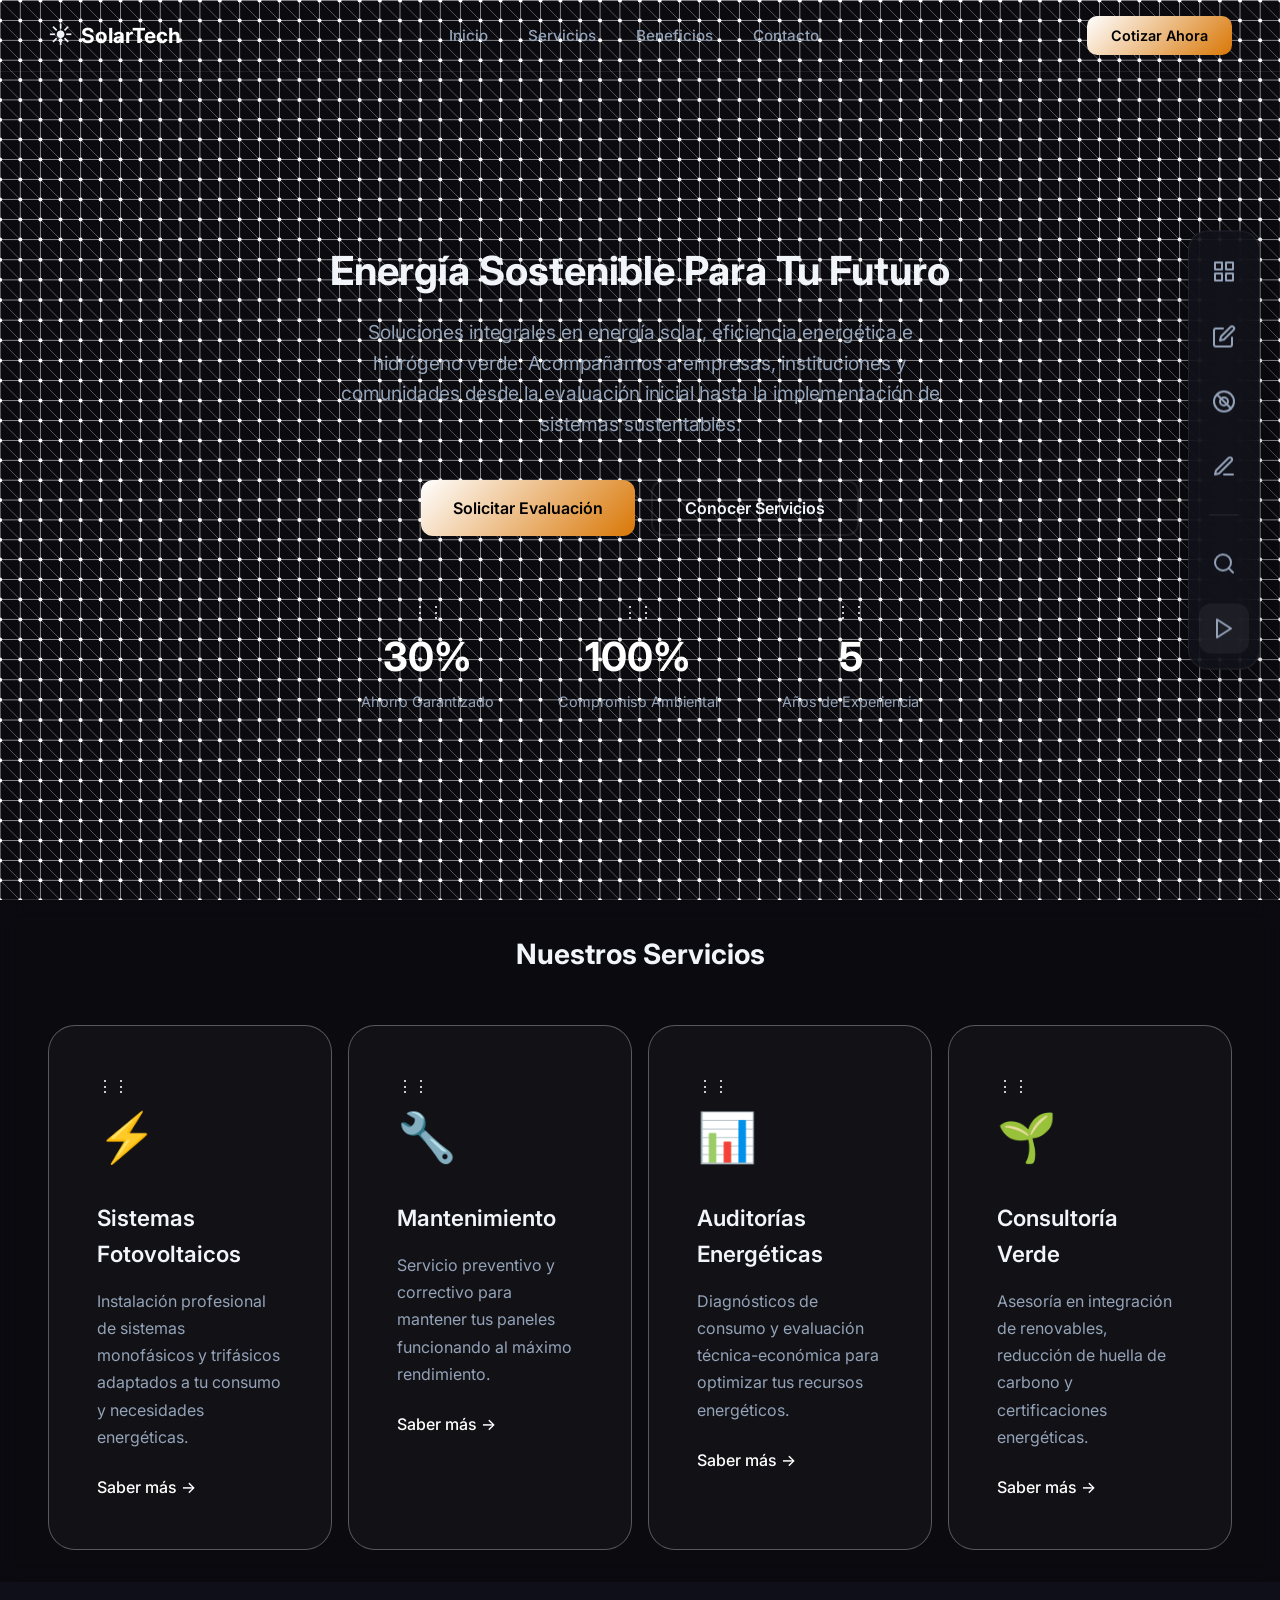
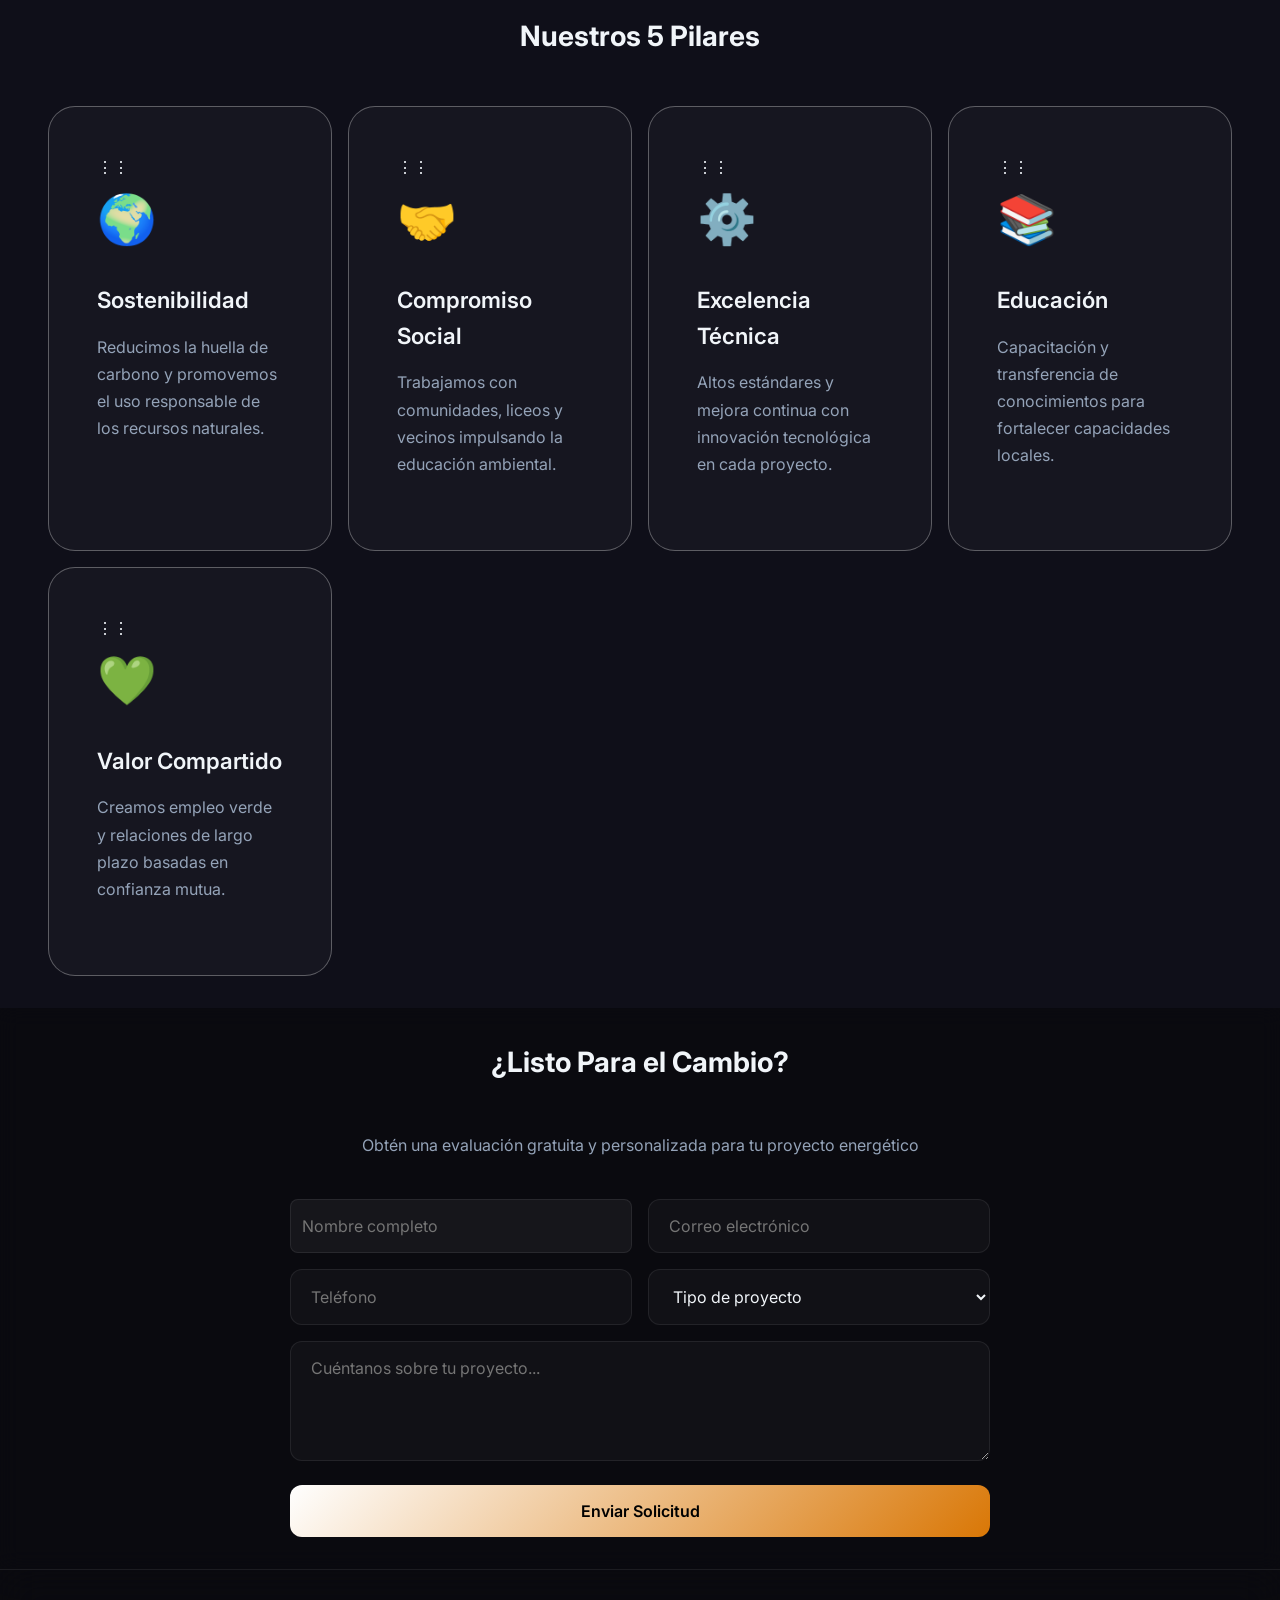
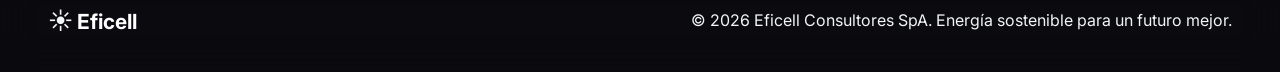
==== commit 4adeab54: "Implement interactive prototyping engine with Palette, Inspector, and Play Mode" ====
--- a/index.html
+++ b/index.html
@@ -27,6 +27,7 @@
 
     <!-- Hoja de estilos principal -->
     <link rel="stylesheet" href="styles.css">
+    <link rel="stylesheet" href="prototyper.css">
 
     <!-- Fuente Inter de Google Fonts (moderna y legible) -->
     <link href="https://fonts.googleapis.com/css2?family=Inter:wght@300;400;500;600;700&display=swap" rel="stylesheet">
@@ -233,11 +234,17 @@
     <script src="network.js"></script>
     <script src="style-editor.js"></script>
     <script src="editor.js"></script>
-
-    <!-- Script orquestador simple inline para manejar el dock -->
+    <script src="prototyper.js"></script>
+    <script src="inspector.js"></script>
+    <script src="palette.js"></script>
+
+    <!-- Script orquestador simple inline para manejar el dock (Legacy support + Prototyper bridge) -->
     <script>
         document.addEventListener('DOMContentLoaded', () => {
-            // Manejador del Dock
+            // Manejador Básico del Dock para paneles Legacy (Red y Estilos)
+            // El Prototyper.js maneja la orquestación global, pero mantenemos esto
+            // para que los botones existentes sigan funcionando hasta que se migren totalmente.
+
             const dock = {
                 activePanel: null,
 
@@ -247,7 +254,6 @@
 
                     if (!panel) return;
 
-                    // Si este panel ya está activo, cerrarlo
                     if (this.activePanel === panel) {
                         panel.classList.remove('active');
                         btn.classList.remove('active');
@@ -255,14 +261,16 @@
                         return;
                     }
 
-                    // Cerrar panel activo anterior si existe
                     if (this.activePanel) {
                         this.activePanel.classList.remove('active');
-                        // Desactivar botón anterior (encontrar el botón que tiene clase active)
-                        document.querySelectorAll('.dock-btn.active').forEach(b => b.classList.remove('active'));
+                        document.querySelectorAll('.dock-btn.active').forEach(b => {
+                            // No desactivar el botón de Play Mode
+                            if (!b.classList.contains('mode-toggle')) {
+                                b.classList.remove('active');
+                            }
+                        });
                     }
 
-                    // Abrir nuevo panel
                     panel.classList.add('active');
                     btn.classList.add('active');
                     this.activePanel = panel;
@@ -273,7 +281,6 @@
             document.getElementById('dockNetworkBtn').addEventListener('click', () => {
                 dock.togglePanel('editPanel', 'dockNetworkBtn');
             });
-            // Cerrar desde la X del panel
             document.getElementById('closePanel').addEventListener('click', () => {
                  document.getElementById('editPanel').classList.remove('active');
                  document.getElementById('dockNetworkBtn').classList.remove('active');
@@ -281,18 +288,12 @@
             });
 
             // Style Panel
-            // El panel se crea dinámicamente con ID 'styleEditorPanel'
             document.getElementById('dockStyleBtn').addEventListener('click', () => {
                 dock.togglePanel('styleEditorPanel', 'dockStyleBtn');
             });
-            // La X del panel de estilos se maneja en style-editor.js, pero debemos sincronizar el botón del dock
-            // Para eso usamos un MutationObserver o event delegation, o modificamos style-editor.js (planificado).
-
-            // Content Mode
-            // Este es un toggle de estado, no un panel lateral (aunque tiene toolbar)
+
+            // Content Mode (Legacy) - Ahora integrado mejor con el sistema
             document.getElementById('dockContentBtn').addEventListener('click', () => {
-                // Simular click en el botón original de toggleEditMode (que está oculto o modificado)
-                // O mejor, invocar globalThis.contentEditor.toggleEditMode()
                 if (globalThis.contentEditor) {
                     globalThis.contentEditor.toggleEditMode();
                     document.getElementById('dockContentBtn').classList.toggle('active');
--- a/prototyper.css
+++ b/prototyper.css
@@ -0,0 +1,249 @@
+
+/* =========================================
+   PROTOTYPING ENGINE STYLES
+   ========================================= */
+
+/* --- Selection System --- */
+.proto-hover {
+    outline: 2px dashed var(--primary) !important;
+    outline-offset: -2px;
+    cursor: pointer;
+}
+
+.proto-selected {
+    outline: 2px solid var(--primary) !important;
+    outline-offset: -2px;
+    position: relative;
+    z-index: 10;
+}
+
+/* Optional: Label for selected element */
+.proto-selected::after {
+    content: attr(data-proto-label);
+    position: absolute;
+    top: -24px;
+    left: 0;
+    background: var(--primary);
+    color: white;
+    font-size: 10px;
+    padding: 2px 6px;
+    border-radius: 4px 4px 0 0;
+    pointer-events: none;
+    white-space: nowrap;
+    font-family: monospace;
+}
+
+/* --- Play Mode --- */
+/* Hide floating modules */
+body.proto-play .floating-module {
+    display: none !important;
+}
+
+/* Hide selection outlines */
+body.proto-play .proto-hover,
+body.proto-play .proto-selected {
+    outline: none !important;
+}
+
+body.proto-play .proto-selected::after {
+    display: none !important;
+}
+
+/* Hide dock buttons except toggle */
+body.proto-play .dock-btn:not(.mode-toggle) {
+    display: none !important;
+}
+
+body.proto-play .dock-separator {
+    display: none !important;
+}
+
+/* Minimalist dock in play mode */
+body.proto-play .dock {
+    background: transparent;
+    border: none;
+    box-shadow: none;
+    width: auto;
+}
+
+/* --- Dock Extras --- */
+.dock-separator {
+    width: 60%;
+    height: 1px;
+    background: rgba(255,255,255,0.1);
+    margin: 8px auto;
+}
+
+.dock-btn.mode-toggle {
+    margin-top: auto; /* Push to bottom */
+    background: rgba(255, 255, 255, 0.05);
+}
+
+.dock-btn.mode-toggle.active {
+    background: var(--success, #10b981);
+    color: white;
+    box-shadow: 0 0 10px rgba(16, 185, 129, 0.4);
+}
+
+/* --- Inspector Panel --- */
+.inspector-panel .panel-content {
+    display: flex;
+    flex-direction: column;
+    gap: 1rem;
+    padding-bottom: 5rem; /* Space for scroll */
+}
+
+.inspector-panel .empty-state {
+    text-align: center;
+    padding: 2rem 0;
+    color: var(--text-secondary);
+    font-style: italic;
+}
+
+.panel-divider {
+    border: 0;
+    border-top: 1px solid var(--border);
+    margin: 1rem 0;
+    opacity: 0.3;
+}
+
+.control-row {
+    display: flex;
+    gap: 0.5rem;
+    margin-bottom: 0.5rem;
+}
+
+.control-col {
+    flex: 1;
+    display: flex;
+    flex-direction: column;
+    gap: 0.25rem;
+}
+
+.control-col label {
+    font-size: 0.7rem;
+    color: var(--text-secondary);
+}
+
+.control-col input,
+.control-col select {
+    width: 100%;
+    padding: 0.4rem;
+    background: rgba(0,0,0,0.2);
+    border: 1px solid var(--border);
+    border-radius: 4px;
+    color: var(--text);
+    font-size: 0.8rem;
+}
+
+.color-input-wrapper {
+    display: flex;
+    gap: 0.5rem;
+    align-items: center;
+}
+
+.color-input-wrapper input[type="color"] {
+    width: 30px;
+    height: 30px;
+    padding: 0;
+    border: none;
+    background: none;
+    cursor: pointer;
+}
+
+.icon-toggle-group {
+    display: flex;
+    border: 1px solid var(--border);
+    border-radius: 4px;
+    overflow: hidden;
+}
+
+.icon-btn {
+    flex: 1;
+    background: rgba(0,0,0,0.2);
+    border: none;
+    color: var(--text);
+    padding: 4px;
+    cursor: pointer;
+    font-size: 0.8rem;
+}
+
+.icon-btn:hover {
+    background: rgba(255,255,255,0.1);
+}
+
+.danger-btn {
+    background: rgba(220, 38, 38, 0.2);
+    color: #f87171;
+    border: 1px solid rgba(220, 38, 38, 0.4);
+    padding: 0.5rem;
+    border-radius: 6px;
+    cursor: pointer;
+    transition: all 0.2s;
+}
+
+.danger-btn:hover {
+    background: rgba(220, 38, 38, 0.4);
+}
+
+/* --- Palette Panel --- */
+.palette-grid {
+    display: grid;
+    grid-template-columns: repeat(2, 1fr);
+    gap: 0.5rem;
+    padding-bottom: 2rem;
+}
+
+.palette-item {
+    display: flex;
+    flex-direction: column;
+    align-items: center;
+    justify-content: center;
+    padding: 1rem;
+    background: rgba(255, 255, 255, 0.05);
+    border: 1px solid var(--border);
+    border-radius: 8px;
+    cursor: grab;
+    transition: all 0.2s;
+    text-align: center;
+}
+
+.palette-item:hover {
+    background: rgba(255, 255, 255, 0.1);
+    border-color: var(--primary);
+    transform: translateY(-2px);
+}
+
+.palette-item svg {
+    margin-bottom: 0.5rem;
+    opacity: 0.7;
+}
+
+.palette-item span {
+    font-size: 0.8rem;
+    color: var(--text);
+}
+
+.palette-item:active {
+    cursor: grabbing;
+}
+
+.palette-info {
+    grid-column: span 2;
+    text-align: center;
+    color: var(--text-secondary);
+    font-size: 0.8rem;
+    margin-top: 1rem;
+    opacity: 0.7;
+}
+
+/* --- Drop Zone --- */
+.proto-drop-target {
+    outline: 2px dashed var(--success, #10b981) !important;
+    outline-offset: -2px;
+    background: rgba(16, 185, 129, 0.1);
+}
+
+body.dragging-active .proto-hover {
+    outline: none !important; /* Disable normal hover when dragging */
+}
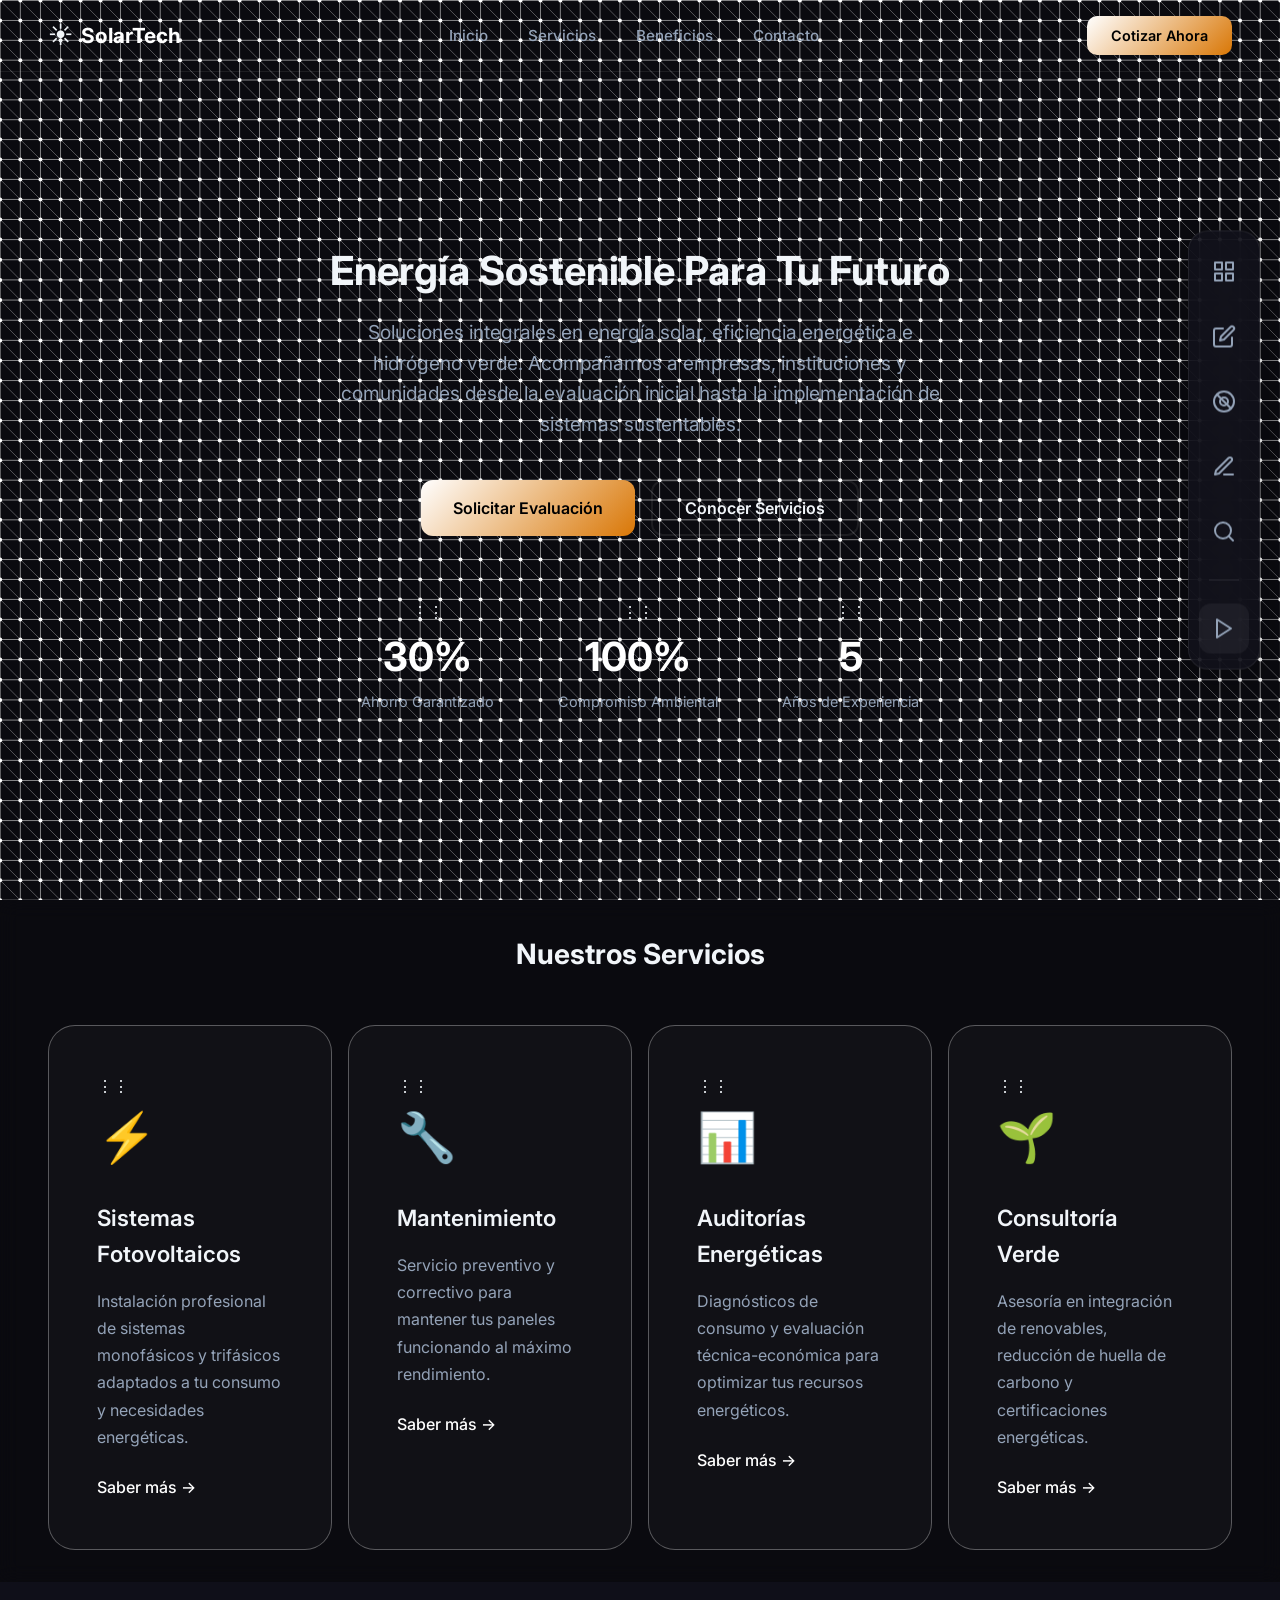
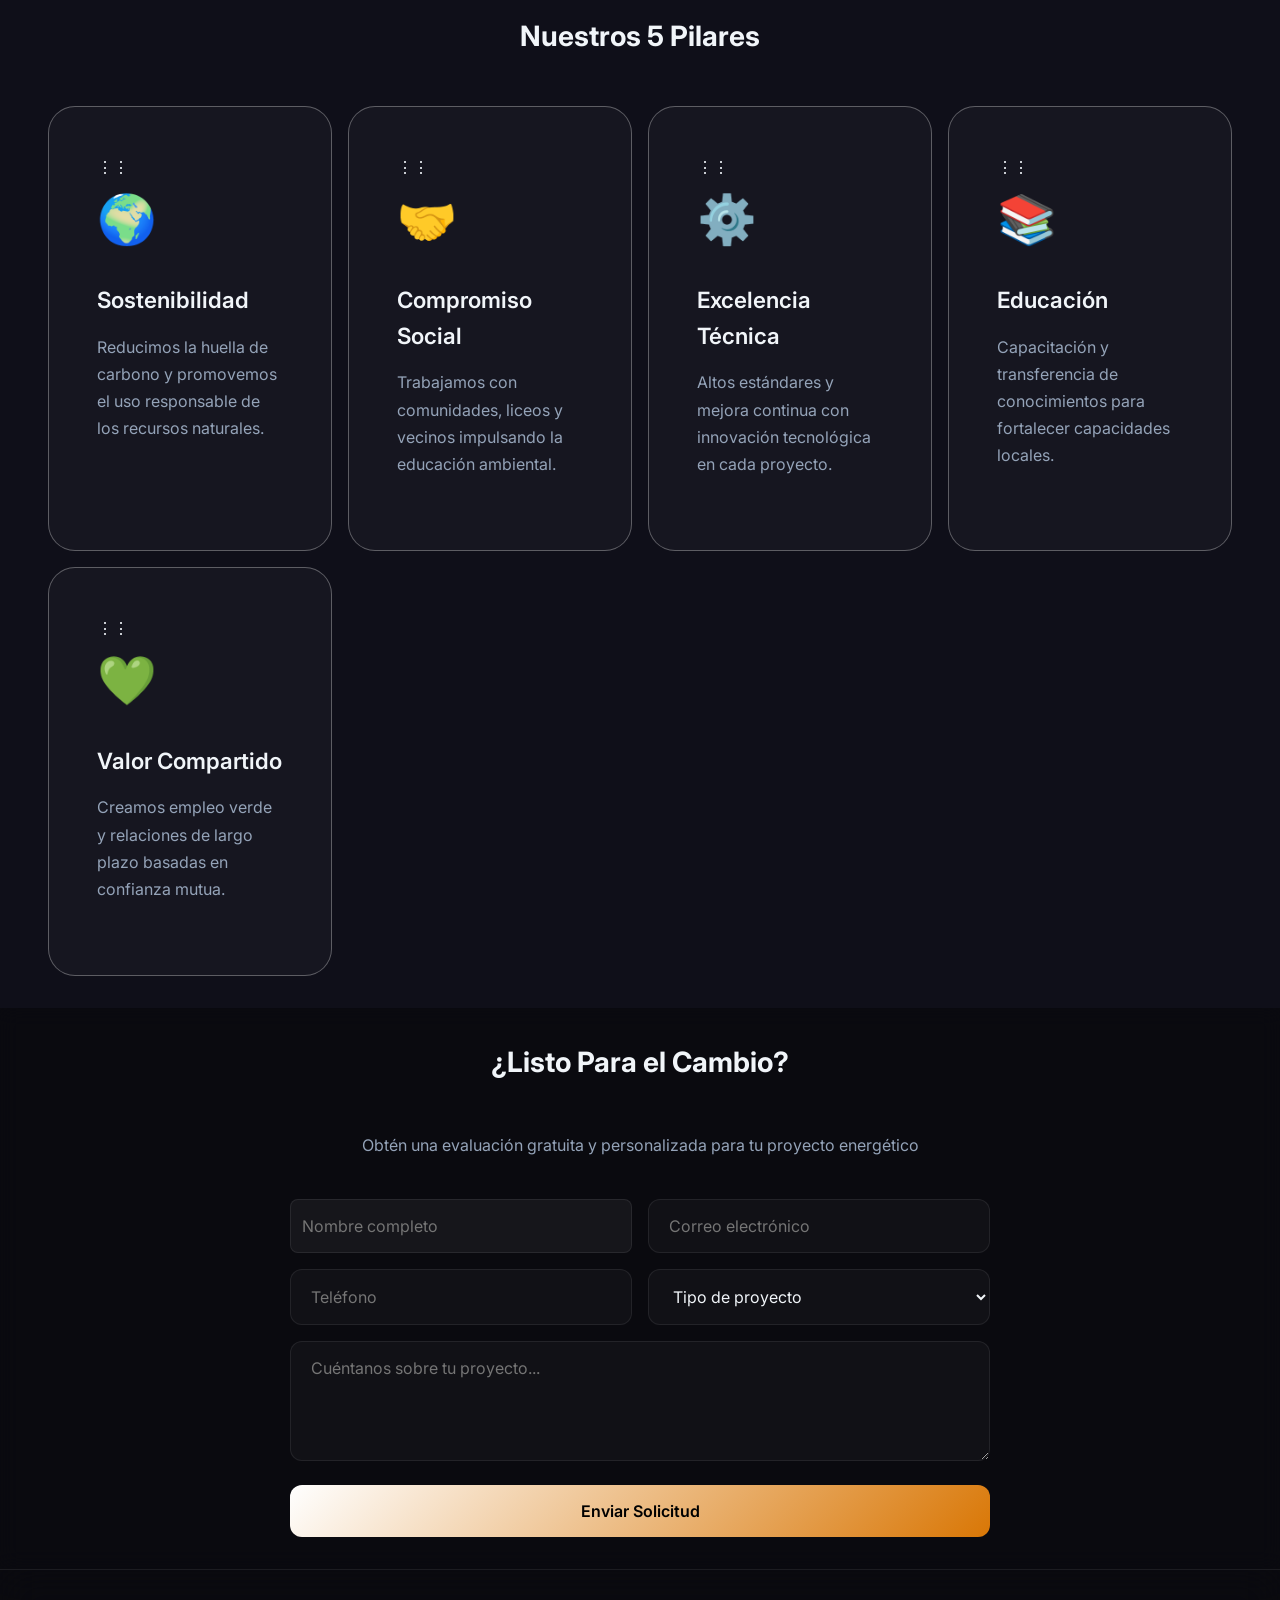
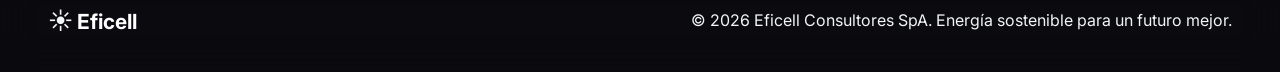
==== commit b108b845: "Refactor legacy panels and centralize dock logic - Refactor network.js to generate its own panel - U" ====
--- a/index.html
+++ b/index.html
@@ -142,165 +142,17 @@
         </div>
     </footer>
 
-    <!-- ============================================
-         DOCK LATERAL: Barra de herramientas unificada
-         ============================================ -->
-    <div class="dock-container">
-        <div class="dock">
-            <button class="dock-btn" id="dockNetworkBtn" title="Red">
-                <svg xmlns="http://www.w3.org/2000/svg" width="24" height="24" viewBox="0 0 24 24" fill="none"
-                    stroke="currentColor" stroke-width="2" stroke-linecap="round" stroke-linejoin="round">
-                    <path d="M11 4H4a2 2 0 0 0-2 2v14a2 2 0 0 0 2 2h14a2 2 0 0 0 2-2v-7"></path>
-                    <path d="M18.5 2.5a2.121 2.121 0 0 1 3 3L12 15l-4 1 1-4 9.5-9.5z"></path>
-                </svg>
-                <span class="dock-tooltip">Red</span>
-            </button>
-            <button class="dock-btn" id="dockStyleBtn" title="Estilos">
-                <svg xmlns="http://www.w3.org/2000/svg" width="24" height="24" viewBox="0 0 24 24" fill="none"
-                    stroke="currentColor" stroke-width="2" stroke-linecap="round" stroke-linejoin="round">
-                    <circle cx="12" cy="12" r="10"></circle>
-                    <circle cx="12" cy="12" r="4"></circle>
-                    <line x1="4.93" y1="4.93" x2="19.07" y2="19.07"></line>
-                </svg>
-                <span class="dock-tooltip">Estilos</span>
-            </button>
-            <button class="dock-btn" id="dockContentBtn" title="Contenido">
-                <svg xmlns="http://www.w3.org/2000/svg" width="24" height="24" viewBox="0 0 24 24" fill="none"
-                    stroke="currentColor" stroke-width="2" stroke-linecap="round" stroke-linejoin="round">
-                    <path d="M12 20h9"></path>
-                    <path d="M16.5 3.5a2.121 2.121 0 0 1 3 3L7 19l-4 1 1-4L16.5 3.5z"></path>
-                </svg>
-                <span class="dock-tooltip">Contenido</span>
-            </button>
-        </div>
-    </div>
-
-    <!-- Edit Panel (Red) -->
-    <!-- Se transformará en un módulo lateral -->
-    <div id="editPanel" class="edit-panel floating-module">
-        <div class="panel-header">
-            <h2>Configuración de Red</h2>
-            <button id="closePanel" class="close-btn">&times;</button>
-        </div>
-
-        <div class="panel-content">
-            <div class="control-group">
-                <label for="interactionType">Tipo de Interacción</label>
-                <select id="interactionType">
-                    <option value="repel">Repeler</option>
-                    <option value="attract">Atraer</option>
-                    <option value="glow">Iluminar</option>
-                    <option value="wave">Onda</option>
-                </select>
-            </div>
-
-            <div class="control-group">
-                <label for="gridDensity">Densidad de Malla: <span id="gridDensityValue">40</span>px</label>
-                <input type="range" id="gridDensity" min="20" max="80" value="40">
-            </div>
-
-            <div class="control-group">
-                <label for="interactionRadius">Radio de Interacción: <span
-                        id="interactionRadiusValue">150</span>px</label>
-                <input type="range" id="interactionRadius" min="50" max="300" value="150">
-            </div>
-
-            <div class="control-group">
-                <label for="lineColor">Color de Red</label>
-                <input type="color" id="lineColor" value="#f59e0b">
-            </div>
-
-            <div class="control-group">
-                <label for="glowColor">Color de Iluminación</label>
-                <input type="color" id="glowColor" value="#fbbf24">
-            </div>
-
-            <!-- Botones de acción del panel -->
-            <div class="panel-actions">
-                <button id="saveBtn" class="save-btn">Guardar</button>
-                <div class="btn-row">
-                    <button id="exportBtn" class="export-btn">Exportar</button>
-                    <button id="importBtn" class="import-btn">Importar</button>
-                </div>
-                <input type="file" id="importFile" accept=".json" style="display: none;">
-                <button id="resetBtn" class="reset-btn">Restablecer</button>
-            </div>
-        </div>
-    </div>
 
     <!-- El panel de estilos se genera dinámicamente en style-editor.js, pero le añadiremos la clase floating-module en JS -->
 
     <!-- Scripts -->
+    <script src="prototyper.js"></script> <!-- Core Engine (Loads First) -->
     <script src="network.js"></script>
     <script src="style-editor.js"></script>
     <script src="editor.js"></script>
-    <script src="prototyper.js"></script>
     <script src="inspector.js"></script>
     <script src="palette.js"></script>
 
-    <!-- Script orquestador simple inline para manejar el dock (Legacy support + Prototyper bridge) -->
-    <script>
-        document.addEventListener('DOMContentLoaded', () => {
-            // Manejador Básico del Dock para paneles Legacy (Red y Estilos)
-            // El Prototyper.js maneja la orquestación global, pero mantenemos esto
-            // para que los botones existentes sigan funcionando hasta que se migren totalmente.
-
-            const dock = {
-                activePanel: null,
-
-                togglePanel: function(panelId, btnId) {
-                    const panel = document.getElementById(panelId);
-                    const btn = document.getElementById(btnId);
-
-                    if (!panel) return;
-
-                    if (this.activePanel === panel) {
-                        panel.classList.remove('active');
-                        btn.classList.remove('active');
-                        this.activePanel = null;
-                        return;
-                    }
-
-                    if (this.activePanel) {
-                        this.activePanel.classList.remove('active');
-                        document.querySelectorAll('.dock-btn.active').forEach(b => {
-                            // No desactivar el botón de Play Mode
-                            if (!b.classList.contains('mode-toggle')) {
-                                b.classList.remove('active');
-                            }
-                        });
-                    }
-
-                    panel.classList.add('active');
-                    btn.classList.add('active');
-                    this.activePanel = panel;
-                }
-            };
-
-            // Network Panel
-            document.getElementById('dockNetworkBtn').addEventListener('click', () => {
-                dock.togglePanel('editPanel', 'dockNetworkBtn');
-            });
-            document.getElementById('closePanel').addEventListener('click', () => {
-                 document.getElementById('editPanel').classList.remove('active');
-                 document.getElementById('dockNetworkBtn').classList.remove('active');
-                 dock.activePanel = null;
-            });
-
-            // Style Panel
-            document.getElementById('dockStyleBtn').addEventListener('click', () => {
-                dock.togglePanel('styleEditorPanel', 'dockStyleBtn');
-            });
-
-            // Content Mode (Legacy) - Ahora integrado mejor con el sistema
-            document.getElementById('dockContentBtn').addEventListener('click', () => {
-                if (globalThis.contentEditor) {
-                    globalThis.contentEditor.toggleEditMode();
-                    document.getElementById('dockContentBtn').classList.toggle('active');
-                }
-            });
-        });
-    </script>
 </body>
 
 </html>
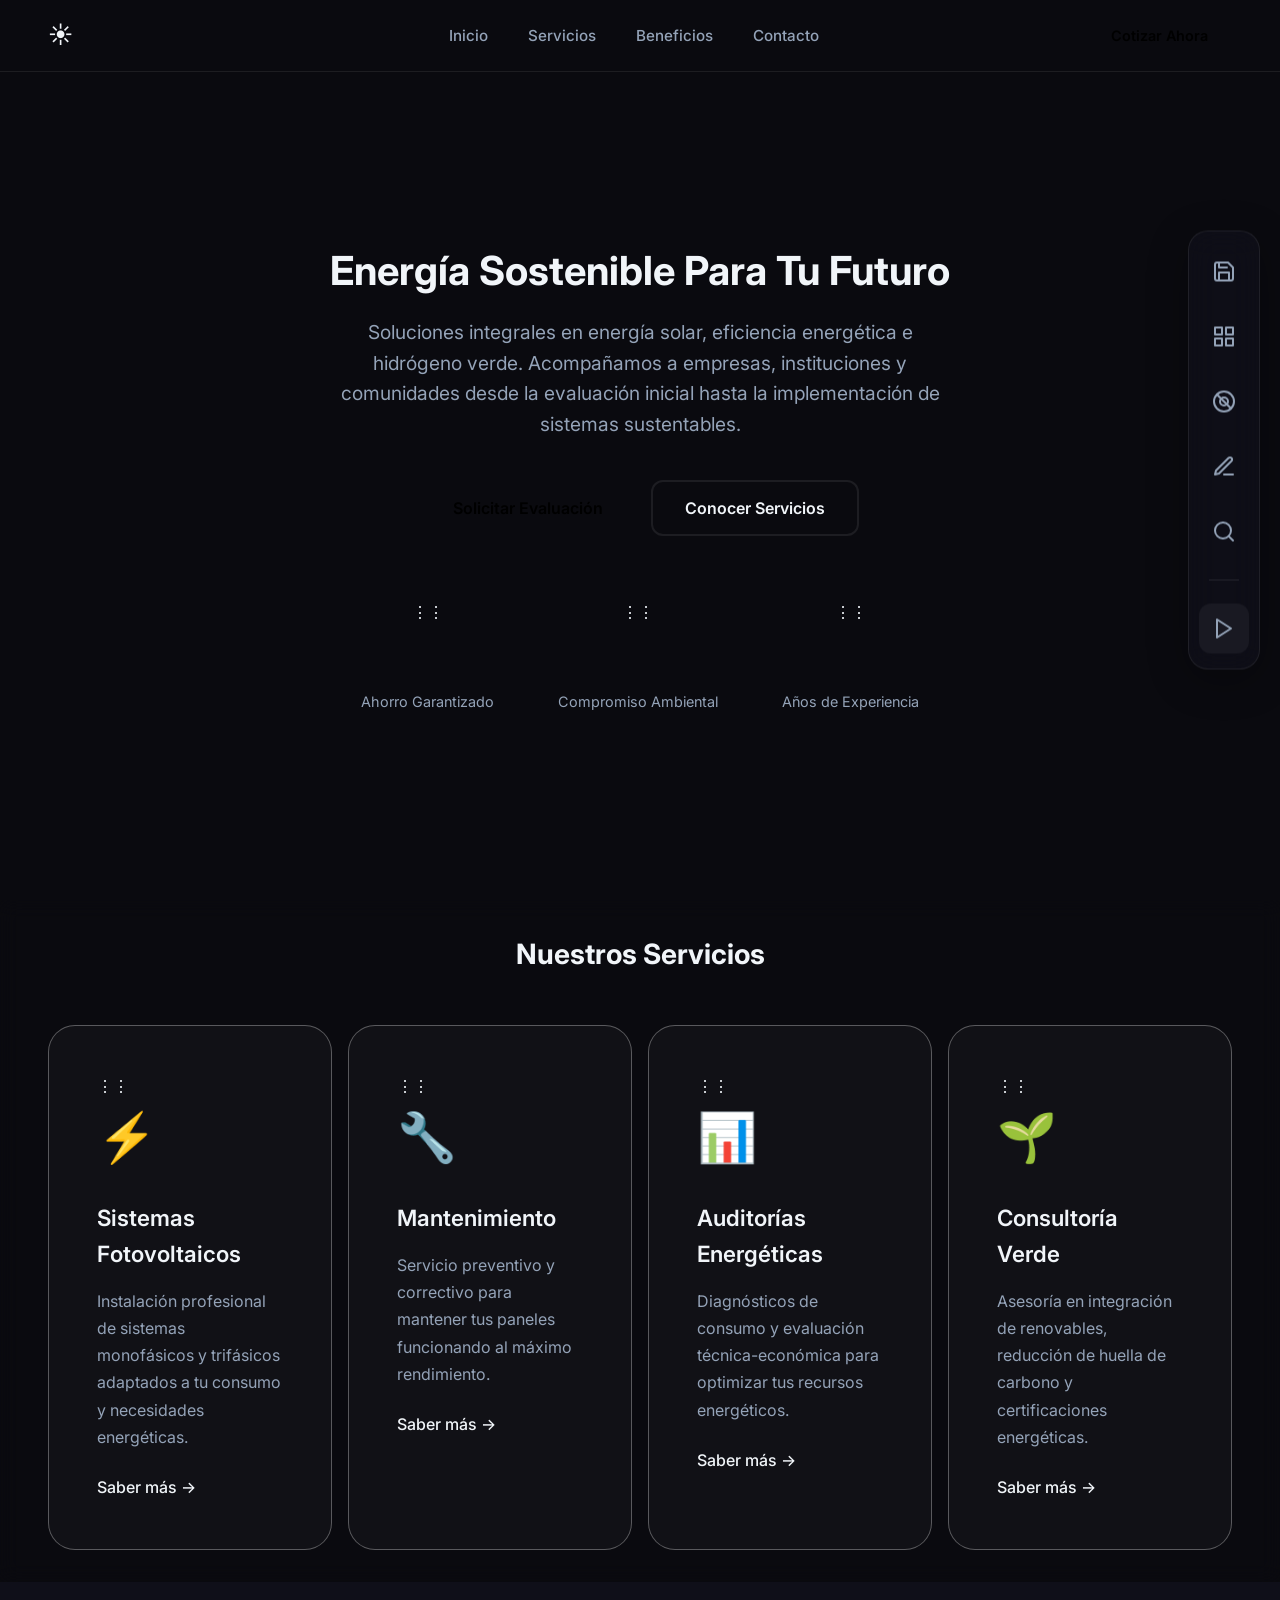
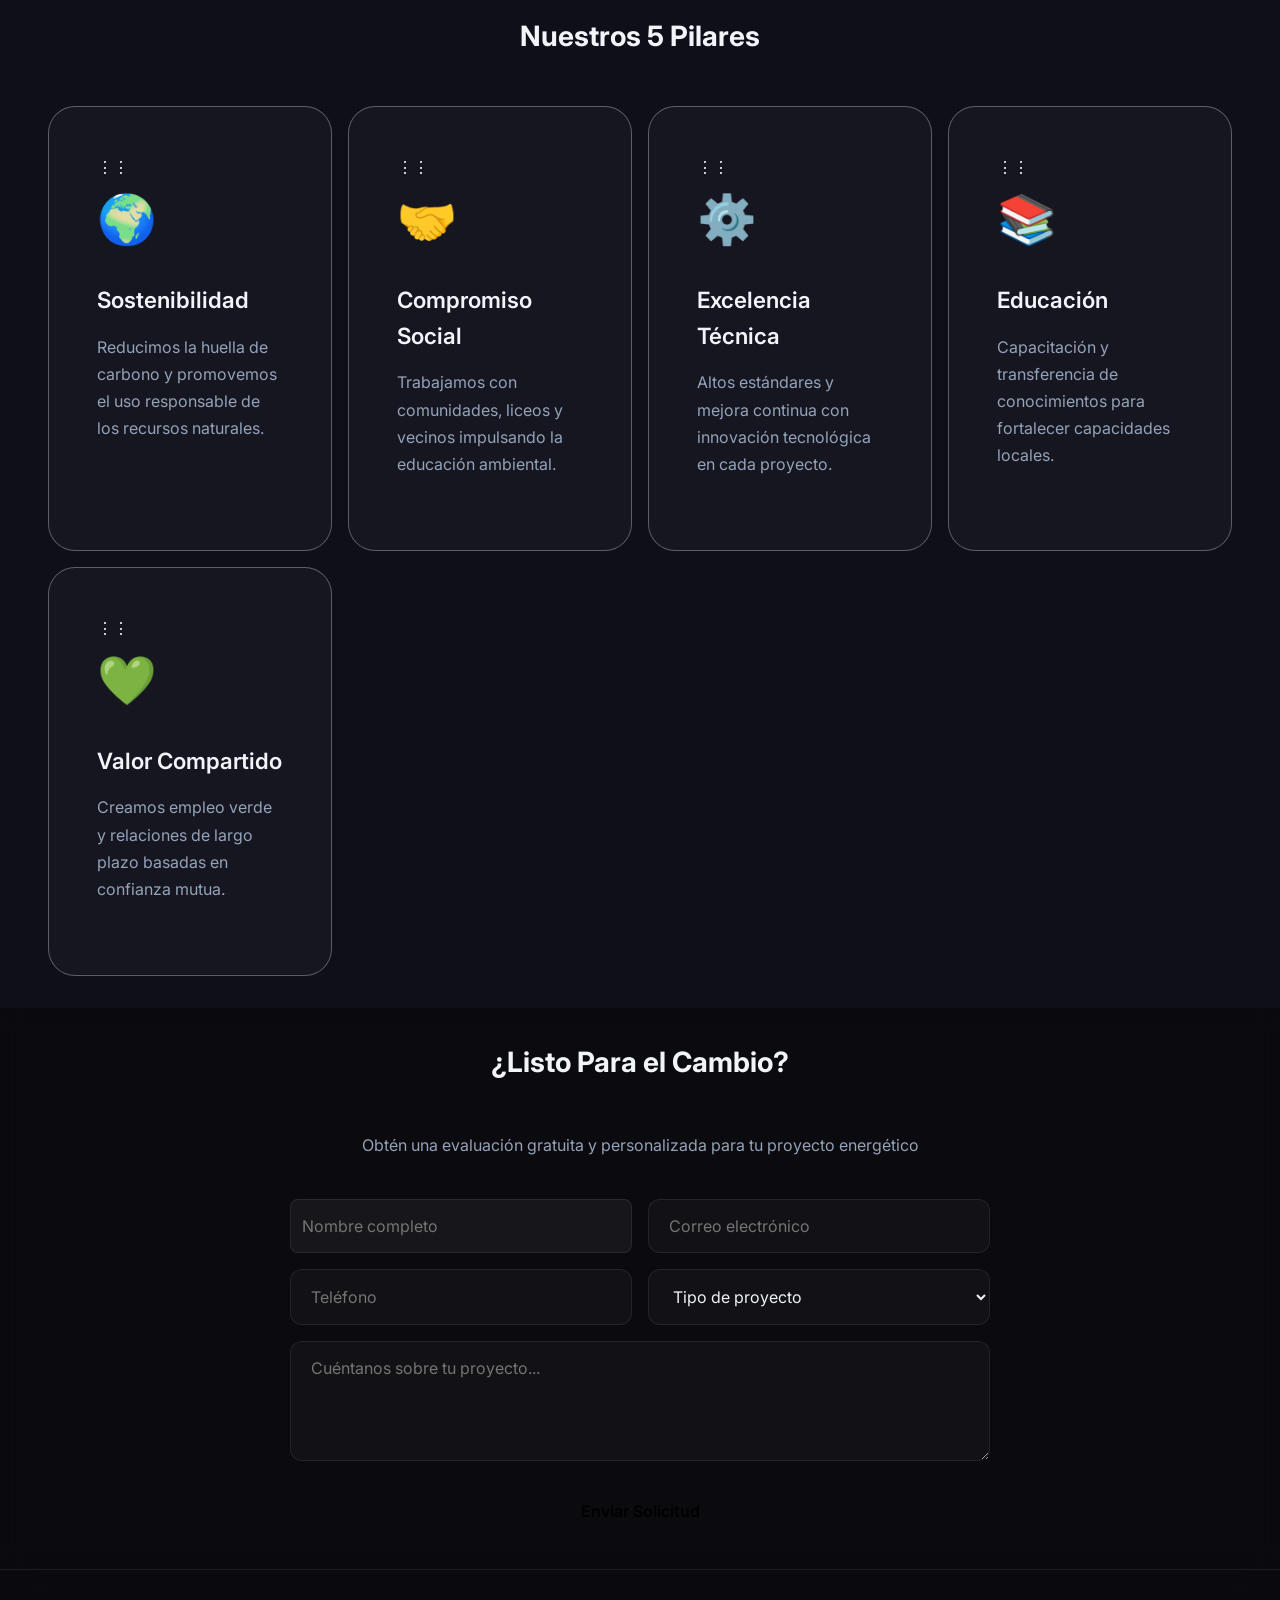
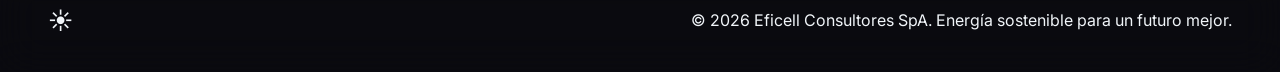
==== commit 11d6fed9: "Upgrade Prototyping Tools to Professional Grade - **Inspector**: Added Box Model Editor, Classes Man" ====
--- a/index.html
+++ b/index.html
@@ -34,11 +34,12 @@
 </head>
 
 <body>
+
     <!-- ============================================
          CANVAS: Fondo de red interactiva
          La animación se controla desde network.js
          ============================================ -->
-    <canvas id="networkCanvas"></canvas>
+
 
 
     <!-- ============================================
@@ -70,15 +71,30 @@
          ============================================ -->
     <section id="inicio" class="hero">
         <div class="hero-content">
-            <h1 class="hero-title" data-content="hero.title">Energía Solar Para Tu Futuro</h1>
-            <p class="hero-subtitle" data-content="hero.subtitle">Transforma la luz del sol en ahorro real. Instalación
-                profesional de paneles solares con la mejor tecnología del mercado.</p>
+            <h1 class="hero-title" data-content="hero.title">Energía Sostenible Para Tu Futuro</h1>
+            <p class="hero-subtitle" data-content="hero.subtitle">Soluciones integrales en energía solar, eficiencia energética e hidrógeno verde. Acompañamos a empresas, instituciones y comunidades desde la evaluación inicial hasta la implementación de sistemas sustentables.</p>
             <div class="hero-buttons">
-                <button class="btn btn-primary" data-content="hero.ctaPrimary">Solicitar Cotización</button>
-                <button class="btn btn-secondary" data-content="hero.ctaSecondary">Ver Proyectos</button>
+                <button class="btn btn-primary" data-content="hero.ctaPrimary">Solicitar Evaluación</button>
+                <button class="btn btn-secondary" data-content="hero.ctaSecondary">Conocer Servicios</button>
             </div>
             <div class="hero-stats" data-section="hero.stats">
-                <!-- Stats se generan dinámicamente -->
+                <div class="stat-item" data-index="0" draggable="false">
+                    <div class="drag-handle">⋮⋮</div>
+                    <span class="stat-number" data-content="hero.stats.0.number">30%</span>
+                    <span class="stat-label" data-content="hero.stats.0.label">Ahorro Garantizado</span>
+                </div>
+
+                <div class="stat-item" data-index="1" draggable="false">
+                    <div class="drag-handle">⋮⋮</div>
+                    <span class="stat-number" data-content="hero.stats.1.number">100%</span>
+                    <span class="stat-label" data-content="hero.stats.1.label">Compromiso Ambiental</span>
+                </div>
+
+                <div class="stat-item" data-index="2" draggable="false">
+                    <div class="drag-handle">⋮⋮</div>
+                    <span class="stat-number" data-content="hero.stats.2.number">5</span>
+                    <span class="stat-label" data-content="hero.stats.2.label">Años de Experiencia</span>
+                </div>
             </div>
         </div>
     </section>
@@ -91,40 +107,101 @@
     <section id="servicios" class="services">
         <h2 class="section-title" data-content="services.title">Nuestros Servicios</h2>
         <div class="services-grid" data-section="services">
-            <!-- Tarjetas de servicios se generan dinámicamente -->
-        </div>
+                <div class="service-card" data-glow="" data-index="0" draggable="false">
+                    <div class="drag-handle">⋮⋮</div>
+                    <div class="card-icon" data-content="services.0.icon">⚡</div>
+                    <h3 data-content="services.0.title">Sistemas Fotovoltaicos</h3>
+                    <p data-content="services.0.description">Instalación profesional de sistemas monofásicos y trifásicos adaptados a tu consumo y necesidades energéticas.</p>
+                    <a href="#" class="card-link">Saber más →</a>
+                </div>
+
+                <div class="service-card" data-glow="" data-index="1" draggable="false">
+                    <div class="drag-handle">⋮⋮</div>
+                    <div class="card-icon" data-content="services.1.icon">🔧</div>
+                    <h3 data-content="services.1.title">Mantenimiento</h3>
+                    <p data-content="services.1.description">Servicio preventivo y correctivo para mantener tus paneles funcionando al máximo rendimiento.</p>
+                    <a href="#" class="card-link">Saber más →</a>
+                </div>
+
+                <div class="service-card" data-glow="" data-index="2" draggable="false">
+                    <div class="drag-handle">⋮⋮</div>
+                    <div class="card-icon" data-content="services.2.icon">📊</div>
+                    <h3 data-content="services.2.title">Auditorías Energéticas</h3>
+                    <p data-content="services.2.description">Diagnósticos de consumo y evaluación técnica-económica para optimizar tus recursos energéticos.</p>
+                    <a href="#" class="card-link">Saber más →</a>
+                </div>
+
+                <div class="service-card" data-glow="" data-index="3" draggable="false">
+                    <div class="drag-handle">⋮⋮</div>
+                    <div class="card-icon" data-content="services.3.icon">🌱</div>
+                    <h3 data-content="services.3.title">Consultoría Verde</h3>
+                    <p data-content="services.3.description">Asesoría en integración de renovables, reducción de huella de carbono y certificaciones energéticas.</p>
+                    <a href="#" class="card-link">Saber más →</a>
+                </div>
+            </div>
     </section>
 
     <!-- Benefits Section -->
     <section id="beneficios" class="benefits">
-        <h2 class="section-title" data-content="benefits.title">¿Por qué Elegirnos?</h2>
+        <h2 class="section-title" data-content="benefits.title">Nuestros 5 Pilares</h2>
         <div class="benefits-grid" data-section="benefits">
-            <!-- Tarjetas de beneficios se generan dinámicamente -->
-        </div>
+                <div class="benefit-item" data-glow="" data-index="0" draggable="false">
+                    <div class="drag-handle">⋮⋮</div>
+                    <div class="benefit-icon" data-content="benefits.0.icon">🌍</div>
+                    <h4 data-content="benefits.0.title">Sostenibilidad</h4>
+                    <p data-content="benefits.0.description">Reducimos la huella de carbono y promovemos el uso responsable de los recursos naturales.</p>
+                </div>
+
+                <div class="benefit-item" data-glow="" data-index="1" draggable="false">
+                    <div class="drag-handle">⋮⋮</div>
+                    <div class="benefit-icon" data-content="benefits.1.icon">🤝</div>
+                    <h4 data-content="benefits.1.title">Compromiso Social</h4>
+                    <p data-content="benefits.1.description">Trabajamos con comunidades, liceos y vecinos impulsando la educación ambiental.</p>
+                </div>
+
+                <div class="benefit-item" data-glow="" data-index="2" draggable="false">
+                    <div class="drag-handle">⋮⋮</div>
+                    <div class="benefit-icon" data-content="benefits.2.icon">⚙️</div>
+                    <h4 data-content="benefits.2.title">Excelencia Técnica</h4>
+                    <p data-content="benefits.2.description">Altos estándares y mejora continua con innovación tecnológica en cada proyecto.</p>
+                </div>
+
+                <div class="benefit-item" data-glow="" data-index="3" draggable="false">
+                    <div class="drag-handle">⋮⋮</div>
+                    <div class="benefit-icon" data-content="benefits.3.icon">📚</div>
+                    <h4 data-content="benefits.3.title">Educación</h4>
+                    <p data-content="benefits.3.description">Capacitación y transferencia de conocimientos para fortalecer capacidades locales.</p>
+                </div>
+
+                <div class="benefit-item" data-glow="" data-index="4" draggable="false">
+                    <div class="drag-handle">⋮⋮</div>
+                    <div class="benefit-icon" data-content="benefits.4.icon">💚</div>
+                    <h4 data-content="benefits.4.title">Valor Compartido</h4>
+                    <p data-content="benefits.4.description">Creamos empleo verde y relaciones de largo plazo basadas en confianza mutua.</p>
+                </div>
+            </div>
     </section>
 
     <!-- Contact Section -->
     <section id="contacto" class="contact">
         <div class="contact-content">
-            <h2 class="section-title" data-content="contact.title">¿Listo para el Cambio?</h2>
-            <p class="contact-text" data-content="contact.subtitle">Obtén una cotización gratuita y personalizada para
-                tu proyecto</p>
+            <h2 class="section-title" data-content="contact.title">¿Listo Para el Cambio?</h2>
+            <p class="contact-text" data-content="contact.subtitle">Obtén una evaluación gratuita y personalizada para tu proyecto energético</p>
             <form class="contact-form">
                 <div class="form-row">
-                    <input type="text" placeholder="Nombre completo" class="form-input" data-glow>
-                    <input type="email" placeholder="Correo electrónico" class="form-input" data-glow>
+                    <input type="text" placeholder="Nombre completo" class="form-input" data-glow="">
+                    <input type="email" placeholder="Correo electrónico" class="form-input" data-glow="">
                 </div>
                 <div class="form-row">
-                    <input type="tel" placeholder="Teléfono" class="form-input" data-glow>
-                    <select class="form-input" data-glow>
+                    <input type="tel" placeholder="Teléfono" class="form-input" data-glow="">
+                    <select class="form-input" data-glow="">
                         <option value="">Tipo de proyecto</option>
                         <option value="residencial">Residencial</option>
                         <option value="comercial">Comercial</option>
                         <option value="industrial">Industrial</option>
                     </select>
                 </div>
-                <textarea placeholder="Cuéntanos sobre tu proyecto..." class="form-input form-textarea"
-                    data-glow></textarea>
+                <textarea placeholder="Cuéntanos sobre tu proyecto..." class="form-input form-textarea" data-glow=""></textarea>
                 <button type="submit" class="btn btn-primary btn-full">Enviar Solicitud</button>
             </form>
         </div>
@@ -135,10 +212,9 @@
         <div class="footer-content">
             <div class="footer-brand">
                 <span class="brand-icon">☀️</span>
-                <span class="brand-text" data-content="siteName">SolarTech</span>
-            </div>
-            <p class="footer-text" data-content="footer.copyright">© 2026 SolarTech. Energía limpia para un futuro
-                mejor.</p>
+                <span class="brand-text" data-content="siteName">Eficell</span>
+            </div>
+            <p class="footer-text" data-content="footer.copyright">© 2026 Eficell Consultores SpA. Energía sostenible para un futuro mejor.</p>
         </div>
     </footer>
 
@@ -153,6 +229,26 @@
     <script src="inspector.js"></script>
     <script src="palette.js"></script>
 
+
+
+<div id="contentActionsPanel" class="content-actions-panel" style="display: none;">
+            <h3 style="font-size:0.9rem; margin-bottom:0.5rem; color:var(--text-secondary);">Edición de Contenido</h3>
+            <button id="saveContentBtn" class="save-btn">
+                💾 Guardar
+            </button>
+            <div class="btn-row">
+                <button id="exportContentBtn" class="export-btn">
+                    📤 Exportar
+                </button>
+                <button id="importContentBtn" class="import-btn">
+                    📥 Importar
+                </button>
+            </div>
+            <input type="file" id="importContentFile" accept=".json" style="display: none;">
+            <button id="cancelEditBtn" class="reset-btn">
+                ↩️ Cancelar
+            </button>
+        </div>
 </body>
 
 </html>
--- a/prototyper.css
+++ b/prototyper.css
@@ -187,6 +187,29 @@
 }
 
 /* --- Palette Panel --- */
+.palette-tabs {
+    display: flex;
+    border-bottom: 1px solid var(--border);
+    margin-bottom: 1rem;
+}
+
+.palette-tab {
+    flex: 1;
+    background: none;
+    border: none;
+    color: var(--text-secondary);
+    padding: 8px 0;
+    font-size: 0.8rem;
+    cursor: pointer;
+    border-bottom: 2px solid transparent;
+}
+
+.palette-tab:hover { color: var(--text); }
+.palette-tab.active {
+    color: var(--primary);
+    border-bottom-color: var(--primary);
+}
+
 .palette-grid {
     display: grid;
     grid-template-columns: repeat(2, 1fr);
@@ -228,22 +251,168 @@
     cursor: grabbing;
 }
 
-.palette-info {
-    grid-column: span 2;
-    text-align: center;
-    color: var(--text-secondary);
-    font-size: 0.8rem;
-    margin-top: 1rem;
-    opacity: 0.7;
-}
-
-/* --- Drop Zone --- */
-.proto-drop-target {
-    outline: 2px dashed var(--success, #10b981) !important;
-    outline-offset: -2px;
-    background: rgba(16, 185, 129, 0.1);
+/* --- Drag & Drop Visuals --- */
+.proto-drop-marker {
+    position: absolute;
+    height: 4px;
+    background: var(--success, #10b981);
+    border-radius: 2px;
+    pointer-events: none;
+    z-index: 9999;
+    box-shadow: 0 0 4px rgba(16, 185, 129, 0.5);
+    transition: top 0.1s, left 0.1s;
+}
+
+.proto-ghost-drag {
+    position: fixed;
+    top: -9999px;
+    left: -9999px;
+    background: rgba(30, 41, 59, 0.9);
+    border: 1px solid var(--primary);
+    padding: 8px 12px;
+    border-radius: 4px;
+    color: white;
+    font-size: 12px;
+    pointer-events: none;
+    z-index: 10000;
 }
 
 body.dragging-active .proto-hover {
     outline: none !important; /* Disable normal hover when dragging */
 }
+
+/* --- Box Model Editor --- */
+.box-model-editor {
+    display: flex;
+    justify-content: center;
+    padding: 1rem 0;
+    font-size: 10px;
+    color: var(--text-secondary);
+    user-select: none;
+}
+
+.box-margin, .box-border, .box-padding, .box-content {
+    position: relative;
+    display: flex;
+    justify-content: center;
+    align-items: center;
+    border: 1px dashed rgba(255,255,255,0.2);
+    border-radius: 2px;
+}
+
+.box-margin {
+    background: rgba(245, 158, 11, 0.1); /* Orangeish for margin */
+    padding: 24px;
+}
+
+.box-border {
+    background: rgba(251, 191, 36, 0.1); /* Yellowish for border */
+    padding: 24px;
+    border-style: solid;
+    border-color: rgba(255,255,255,0.1);
+}
+
+.box-padding {
+    background: rgba(16, 185, 129, 0.1); /* Greenish for padding */
+    padding: 24px;
+}
+
+.box-content {
+    background: rgba(59, 130, 246, 0.1); /* Blueish for content */
+    width: 60px;
+    height: 20px;
+}
+
+.box-label {
+    position: absolute;
+    top: 2px;
+    left: 4px;
+    font-size: 9px;
+    opacity: 0.7;
+    pointer-events: none;
+}
+
+.box-input {
+    position: absolute;
+    width: 20px;
+    height: 14px;
+    font-size: 9px;
+    border: none;
+    background: transparent;
+    color: var(--text);
+    text-align: center;
+    padding: 0;
+}
+.box-input:hover { background: rgba(0,0,0,0.3); }
+.box-input:focus { background: black; outline: 1px solid var(--primary); }
+
+.box-input.top { top: 2px; }
+.box-input.bottom { bottom: 2px; }
+.box-input.left { left: 2px; top: 50%; transform: translateY(-50%); }
+.box-input.right { right: 2px; top: 50%; transform: translateY(-50%); }
+
+.box-dims {
+    font-size: 9px;
+    white-space: nowrap;
+}
+
+/* --- Classes Chips --- */
+.classes-input-container {
+    display: flex;
+    gap: 4px;
+    margin-bottom: 8px;
+}
+.classes-input-container input {
+    flex: 1;
+    background: rgba(0,0,0,0.2);
+    border: 1px solid var(--border);
+    border-radius: 4px;
+    padding: 4px 8px;
+    color: var(--text);
+}
+.classes-input-container button {
+    background: var(--primary);
+    border: none;
+    border-radius: 4px;
+    color: white;
+    width: 24px;
+    cursor: pointer;
+}
+.chips-container {
+    display: flex;
+    flex-wrap: wrap;
+    gap: 4px;
+}
+.class-chip {
+    background: rgba(255,255,255,0.1);
+    border-radius: 12px;
+    padding: 2px 8px;
+    font-size: 11px;
+    display: flex;
+    align-items: center;
+    gap: 4px;
+}
+.class-chip span { color: var(--text); }
+.class-chip button {
+    background: none;
+    border: none;
+    color: var(--text-secondary);
+    cursor: pointer;
+    font-size: 12px;
+    padding: 0;
+    line-height: 1;
+    margin-left: 4px;
+}
+.class-chip button:hover { color: #f87171; }
+
+/* Computed Style Indicator */
+input.computed-style {
+    font-style: italic;
+    opacity: 0.7;
+    color: var(--text-secondary);
+}
+input.inline-style {
+    font-weight: bold;
+    opacity: 1;
+    color: var(--text);
+}
